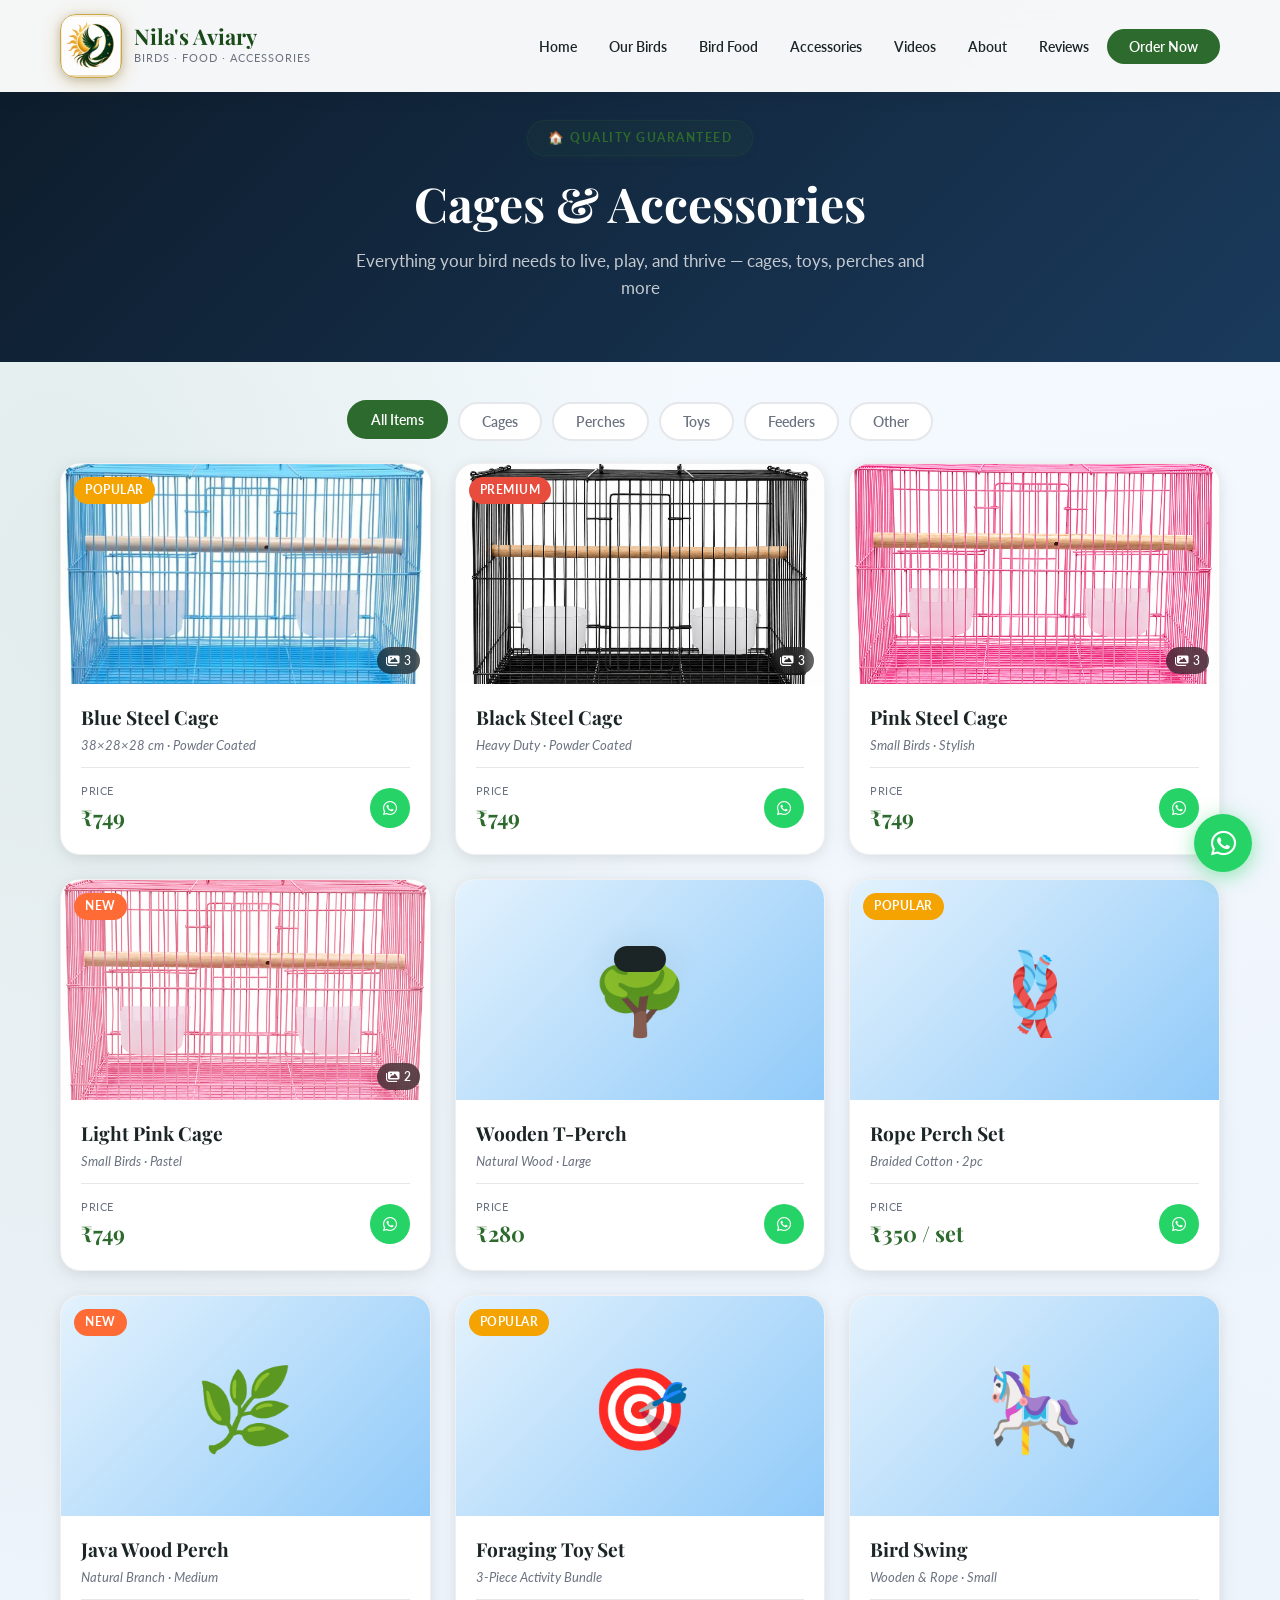
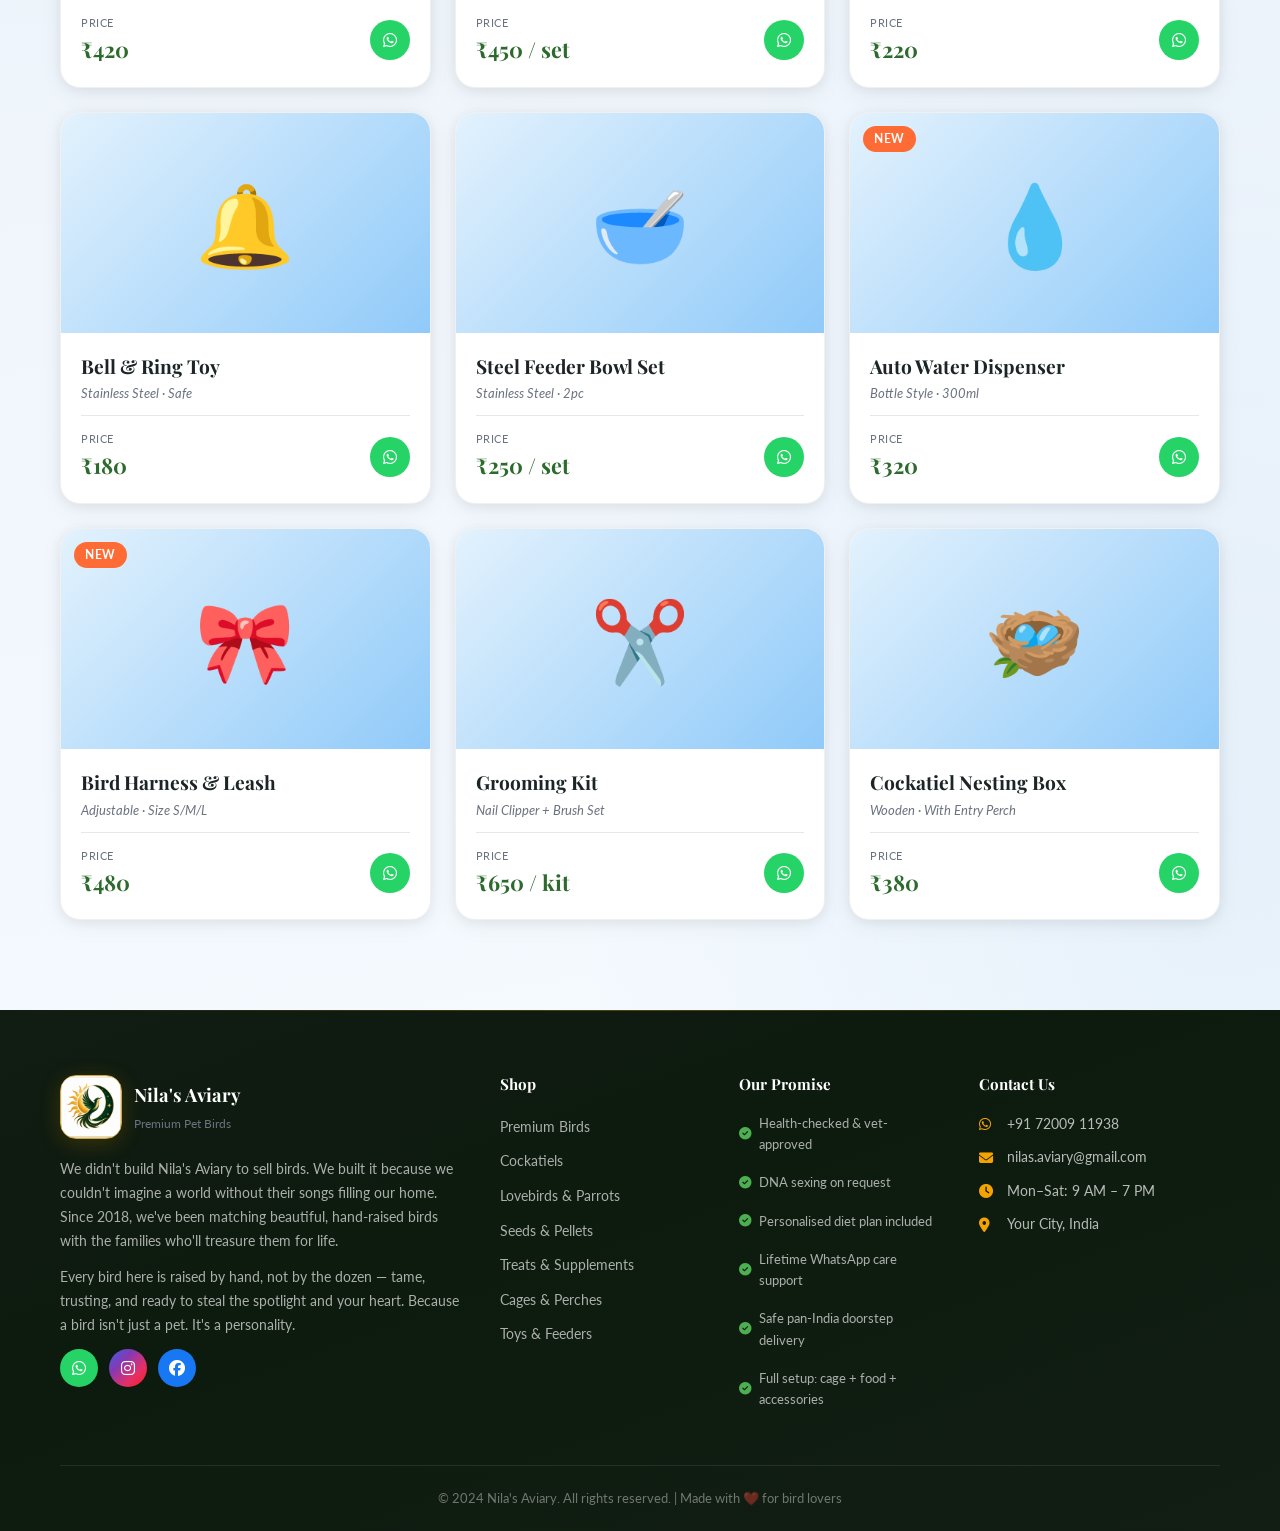
==== accessories.html @ fad1d89e "Redesign home page with trendy hero, bento grid, auto-scroll showcase, and order card - Hero: center" ====
<!DOCTYPE html>
<html lang="en">
<head>
    <meta charset="UTF-8">
    <meta name="viewport" content="width=device-width, initial-scale=1.0">
    <meta name="description" content="Nila's Aviary - Cages, perches, toys, feeders and accessories for your pet birds.">
    <title>Accessories — Nila's Aviary</title>
    <link rel="preconnect" href="https://fonts.googleapis.com">
    <link rel="preconnect" href="https://fonts.gstatic.com" crossorigin>
    <link href="https://fonts.googleapis.com/css2?family=Playfair+Display:wght@400;600;700;800&family=Lato:wght@300;400;600;700&display=swap" rel="stylesheet">
    <link rel="stylesheet" href="https://cdnjs.cloudflare.com/ajax/libs/font-awesome/6.4.0/css/all.min.css">
    <link rel="stylesheet" href="styles.css">
</head>
<body>

    <!-- ===== NAVBAR ===== -->
    <nav class="navbar" id="navbar">
        <div class="container">
            <div class="nav-brand">
                <div class="brand-logo">
                    <img class="logo-bird" src="images/logo.png" alt="Nila's Aviary Logo">
                </div>
                <div class="brand-text">
                    <span class="brand-name">Nila's <span class="brand-aviary">Aviary</span></span>
                    <span class="brand-tagline">Birds · Food · Accessories</span>
                </div>
            </div>
            <button class="nav-toggle" id="navToggle" aria-label="Menu">
                <i class="fas fa-bars"></i>
            </button>
            <ul class="nav-menu" id="navMenu">
                <li><a href="index.html" class="nav-link">Home</a></li>
                <li><a href="birds.html" class="nav-link">Our Birds</a></li>
                <li><a href="food.html" class="nav-link">Bird Food</a></li>
                <li><a href="accessories.html" class="nav-link">Accessories</a></li>
                <li><a href="index.html#videos" class="nav-link">Videos</a></li>
                <li><a href="index.html#about" class="nav-link">About</a></li>
                <li><a href="reviews.html" class="nav-link">Reviews</a></li>
                <li><a href="index.html#order" class="nav-link nav-cta">Order Now</a></li>
            </ul>
        </div>
    </nav>

    <!-- ===== PAGE HERO ===== -->
    <section class="page-hero acc-page-hero">
        <div class="container">
            <span class="tag">🏠 Quality Guaranteed</span>
            <h1>Cages & Accessories</h1>
            <p>Everything your bird needs to live, play, and thrive — cages, toys, perches and more</p>
        </div>
    </section>

    <!-- ===== ACCESSORIES SECTION ===== -->
    <section class="products-section acc-section" id="accessories" style="padding-top: 40px;">
        <div class="container">
            <div class="filter-bar" id="accFilter">
                <button class="filter-btn active" data-filter="all">All Items</button>
                <button class="filter-btn" data-filter="cage">Cages</button>
                <button class="filter-btn" data-filter="perch">Perches</button>
                <button class="filter-btn" data-filter="toy">Toys</button>
                <button class="filter-btn" data-filter="feeder">Feeders</button>
                <button class="filter-btn" data-filter="other">Other</button>
            </div>
            <div class="birds-grid" id="accGrid"></div>
        </div>
    </section>

    <!-- ===== FOOTER ===== -->
    <footer class="footer">
        <div class="container">
            <div class="footer-grid">
                <div class="footer-brand">
                    <div class="footer-logo">
                        <div class="brand-logo">
                            <img class="logo-bird" src="images/logo.png" alt="Nila's Aviary Logo">
                        </div>
                        <div><strong>Nila's Aviary</strong><small>Premium Pet Birds</small></div>
                    </div>
                    <p>We didn't build Nila's Aviary to sell birds. We built it because we couldn't imagine a world without their songs filling our home. Since 2018, we've been matching beautiful, hand-raised birds with the families who'll treasure them for life.</p>
                    <p>Every bird here is raised by hand, not by the dozen — tame, trusting, and ready to steal the spotlight and your heart. Because a bird isn't just a pet. It's a personality.</p>
                    <div class="socials">
                        <a href="https://wa.me/917200911938" target="_blank" class="social wa"><i class="fab fa-whatsapp"></i></a>
                        <a href="#" class="social ig"><i class="fab fa-instagram"></i></a>
                        <a href="#" class="social fb"><i class="fab fa-facebook"></i></a>
                    </div>
                </div>
                <div class="footer-links">
                    <h4>Shop</h4>
                    <ul>
                        <li><a href="birds.html">Premium Birds</a></li>
                        <li><a href="birds.html">Cockatiels</a></li>
                        <li><a href="birds.html">Lovebirds &amp; Parrots</a></li>
                        <li><a href="food.html">Seeds &amp; Pellets</a></li>
                        <li><a href="food.html">Treats &amp; Supplements</a></li>
                        <li><a href="accessories.html">Cages &amp; Perches</a></li>
                        <li><a href="accessories.html">Toys &amp; Feeders</a></li>
                    </ul>
                </div>
                <div class="footer-links">
                    <h4>Our Promise</h4>
                    <ul class="footer-promise">
                        <li><i class="fas fa-check-circle"></i> Health-checked &amp; vet-approved</li>
                        <li><i class="fas fa-check-circle"></i> DNA sexing on request</li>
                        <li><i class="fas fa-check-circle"></i> Personalised diet plan included</li>
                        <li><i class="fas fa-check-circle"></i> Lifetime WhatsApp care support</li>
                        <li><i class="fas fa-check-circle"></i> Safe pan-India doorstep delivery</li>
                        <li><i class="fas fa-check-circle"></i> Full setup: cage + food + accessories</li>
                    </ul>
                </div>
                <div class="footer-contact">
                    <h4>Contact Us</h4>
                    <p><i class="fab fa-whatsapp"></i> +91 72009 11938</p>
                    <p><i class="fas fa-envelope"></i> nilas.aviary@gmail.com</p>
                    <p><i class="fas fa-clock"></i> Mon–Sat: 9 AM – 7 PM</p>
                    <p><i class="fas fa-map-marker-alt"></i> Your City, India</p>
                </div>
            </div>
            <div class="footer-bottom">
                <p>© 2024 Nila's Aviary. All rights reserved. | Made with ❤️ for bird lovers</p>
            </div>
        </div>
    </footer>

    <a href="https://wa.me/917200911938?text=Hi%20Nila's%20Aviary!%20I'm%20interested%20in%20your%20accessories."
       class="wa-float" target="_blank" title="Chat on WhatsApp">
        <i class="fab fa-whatsapp"></i>
        <span class="wa-tooltip">Chat with us!</span>
    </a>
    <button class="btt" id="btt"><i class="fas fa-chevron-up"></i></button>
    <div class="toast" id="toast"></div>
    <script src="script.js"></script>
</body>
</html>
---- styles.css ----
/* ============================================
   NILA'S AVIARY — STYLESHEET
   ============================================ */

:root {
    --green:      #2D6A2D;
    --green-dark: #1A4A1A;
    --green-lt:   #4CAF50;
    --gold:       #F4A300;
    --gold-dk:    #D4880E;
    --orange:     #FF6B35;
    --cream:      #FFF8E7;
    --white:      #ffffff;
    --dark:       #1C2526;
    --gray:       #6B7280;
    --lgray:      #F3F4F6;
    --border:     #E5E7EB;
    --wa:         #25D366;
    --shadow:     0 4px 20px rgba(0,0,0,0.10);
    --shadow-lg:  0 10px 40px rgba(0,0,0,0.15);
    --r:          12px;
    --rl:         20px;
    --t:          all 0.3s ease;
    --fh:         'Playfair Display', serif;
    --fb:         'Lato', sans-serif;
}

/* ----- RESET ----- */
*, *::before, *::after { margin:0; padding:0; box-sizing:border-box; }
html { scroll-behavior: smooth; }
body { font-family: var(--fb); color: var(--dark); background: var(--white); line-height: 1.6; }
a { text-decoration: none; color: inherit; }
img { max-width: 100%; display: block; }
h1,h2,h3,h4 { font-family: var(--fh); line-height: 1.3; font-weight: 700; }
.container { max-width: 1200px; margin: 0 auto; padding: 0 20px; }

/* ----- BUTTONS ----- */
.btn {
    display: inline-flex; align-items: center; gap: 8px;
    padding: 13px 28px; border-radius: 50px;
    font-weight: 700; font-size: 0.95rem; font-family: var(--fb);
    cursor: pointer; transition: var(--t); border: none;
}
.btn-primary  { background: var(--green); color: #fff; }
.btn-primary:hover  { background: var(--green-dark); transform: translateY(-2px); box-shadow: 0 8px 25px rgba(45,106,45,.4); }
.btn-whatsapp { background: var(--wa); color: #fff; }
.btn-whatsapp:hover { background: #1DA851; transform: translateY(-2px); box-shadow: 0 8px 25px rgba(37,211,102,.4); }
.btn-outline   { background: transparent; color: var(--green); border: 2px solid var(--green); }
.btn-outline:hover { background: var(--green); color: #fff; }
.btn-full { width: 100%; justify-content: center; }

/* ----- SECTION HEADER ----- */
.section-header { text-align: center; margin-bottom: 50px; }
.tag {
    display: inline-block; background: rgba(45,106,45,.09); color: var(--green);
    padding: 7px 20px; border-radius: 50px; font-size: .78rem;
    font-weight: 700; letter-spacing: 1.5px; text-transform: uppercase; margin-bottom: 14px;
    border: 1px solid rgba(45,106,45,.18);
    box-shadow: 0 2px 8px rgba(45,106,45,.08);
}
.tag-gold { background: rgba(244,163,0,.2); color: var(--gold); border-color: rgba(244,163,0,.25); }
.section-header h2 { font-size: 2.4rem; color: var(--dark); margin-bottom: 12px; }
.section-header p  { color: var(--gray); font-size: 1.05rem; max-width: 600px; margin: 0 auto; }

/* ============================================
   NAVBAR
   ============================================ */
.navbar {
    position: fixed; top: 0; left: 0; right: 0; z-index: 1000;
    padding: 14px 0;
    background: rgba(255,255,255,.96);
    backdrop-filter: blur(12px);
    -webkit-backdrop-filter: blur(12px);
    box-shadow: 0 2px 20px rgba(0,0,0,.08);
    transition: var(--t);
}
.navbar .container { display: flex; align-items: center; justify-content: space-between; }
.nav-brand { display: flex; align-items: center; gap: 12px; }
.brand-logo {
    width: 62px; height: 64px; border-radius: 16px;
    background: linear-gradient(145deg, #F8EDD5, #F0E2BE, #E8D5A8);
    display: flex; align-items: center; justify-content: center;
    box-shadow: 0 4px 20px rgba(180,130,0,.28), 0 2px 8px rgba(0,0,0,.18);
    position: relative; overflow: hidden; flex-shrink: 0;
    border: 1.5px solid #C9A84C;
}
.brand-logo::before {
    content: ''; position: absolute; inset: 0;
    background: linear-gradient(145deg, rgba(255,255,255,.45) 0%, transparent 55%);
    pointer-events: none;
}
.logo-bird { width: 58px; height: 58px; object-fit: contain; position: relative; z-index: 1; }
.brand-text { display: flex; flex-direction: column; }
.brand-name { font-family: var(--fh); font-size: 1.35rem; font-weight: 700; color: var(--green-dark); line-height: 1; }
.brand-aviary { color: var(--green-dark); }
.brand-tagline { font-size: .68rem; color: var(--gray); letter-spacing: 1px; text-transform: uppercase; margin-top: 2px; }
.nav-menu { display: flex; list-style: none; align-items: center; gap: 4px; }
.nav-link { padding: 8px 14px; border-radius: 8px; font-weight: 600; font-size: .88rem; color: var(--dark); transition: var(--t); }
.nav-link:hover { color: var(--green); background: rgba(45,106,45,.08); }
.nav-cta { background: var(--green); color: #fff !important; border-radius: 50px; padding: 9px 22px; }
.nav-cta:hover { background: var(--green-dark) !important; color: #fff !important; transform: translateY(-2px); }
.nav-toggle { display: none; background: none; border: none; font-size: 1.4rem; cursor: pointer; color: var(--dark); padding: 5px; }

/* ============================================
   HERO
   ============================================ */
.hero {
    min-height: 100vh; background: #020b05;
    display: flex; align-items: center;
    position: relative; overflow: hidden;
    padding: 110px 20px 80px;
}

.hero-bg-img {
    position: absolute;
    top: 40%;
    left: 40%;
    transform: translate(-35%, -35%);
    height: 110%;
    width: auto;
    min-width: 100%;
    z-index: 0;
}

.hero-bg-overlay {
    position: absolute; inset: 0; z-index: 1;
    background:
        linear-gradient(to right,
            rgba(2,11,5,.97)  0%,
            rgba(4,18,8,.93)  25%,
            rgba(6,25,12,.82) 50%,
            rgba(5,18,8,.60)  75%,
            rgba(3,10,5,.45)  100%),
        linear-gradient(to bottom,
            rgba(0,0,0,.55) 0%,
            rgba(0,0,0,.15) 35%,
            rgba(0,0,0,.15) 65%,
            rgba(0,0,0,.60) 100%);
}

/* Animated glow orbs */
.hero-orb { position: absolute; border-radius: 50%; filter: blur(90px); pointer-events: none; animation: orbFloat 10s ease-in-out infinite; }
.orb1 { width: 560px; height: 560px; background: radial-gradient(circle, rgba(0,200,83,.28), transparent 70%); top: -160px; left: -100px; animation-delay: 0s; }
.orb2 { width: 460px; height: 460px; background: radial-gradient(circle, rgba(0,151,167,.22), transparent 70%); bottom: -110px; right: -80px; animation-delay: 3.5s; }
.orb3 { width: 360px; height: 360px; background: radial-gradient(circle, rgba(244,163,0,.15), transparent 70%); bottom: 15%; left: 38%; animation-delay: 7s; }
@keyframes orbFloat {
    0%,100% { transform: translate(0,0) scale(1); }
    33%     { transform: translate(28px,-20px) scale(1.05); }
    66%     { transform: translate(-20px,28px) scale(0.95); }
}

.hero-overlay {
    position: absolute; inset: 0; pointer-events: none;
    background: url("data:image/svg+xml,%3Csvg width='60' height='60' viewBox='0 0 60 60' xmlns='http://www.w3.org/2000/svg'%3E%3Cg fill='%23ffffff' fill-opacity='0.022'%3E%3Cpath d='M36 34v-4h-2v4h-4v2h4v4h2v-4h4v-2h-4zm0-30V0h-2v4h-4v2h4v4h2V6h4V4h-4zM6 34v-4H4v4H0v2h4v4h2v-4h4v-2H6zM6 4V0H4v4H0v2h4v4h2V6h4V4H6z'/%3E%3C/g%3E%3C/svg%3E");
}

.hero-inner {
    display: grid; grid-template-columns: 1fr 1fr;
    gap: 56px; align-items: center; width: 100%; position: relative; z-index: 2;
}
.hero-content { max-width: 540px; }

.hero-split {
    display: grid; grid-template-columns: 1fr 1fr;
    gap: 48px; align-items: start;
    position: relative; z-index: 2; width: 100%;
}
.hero-split .hero-content { text-align: left; }
.hero-split .hero-stats   { justify-content: flex-start; }
.hero-split .hero-buttons { justify-content: flex-start; }
.hero-split .hero-trust-row { justify-content: flex-start; }

.hero-center {
    text-align: center; position: relative; z-index: 2;
    width: 100%;
}

/* Hero 3 equal category cards */
.hero-cats-row {
    display: grid; grid-template-columns: repeat(3, 1fr);
    gap: 14px; margin: 28px 0 32px;
}
.hcat-card {
    position: relative; height: 160px;
    border-radius: 18px; overflow: hidden;
    cursor: pointer; transition: var(--t);
    box-shadow: 0 8px 28px rgba(0,0,0,.4);
}
.hcat-card:hover { transform: translateY(-5px); box-shadow: 0 16px 40px rgba(0,0,0,.55); }
.hcat-card img { position: absolute; inset: 0; width: 100%; height: 100%; object-fit: cover; }
.hcat-fb {
    position: absolute; inset: 0;
    display: none; align-items: center; justify-content: center;
    font-size: 3rem;
}
.hcat-overlay {
    position: absolute; inset: 0;
    background: linear-gradient(to top, rgba(0,0,0,.85) 0%, rgba(0,0,0,.3) 60%, rgba(0,0,0,.1) 100%);
}
.hcat-content {
    position: absolute; bottom: 0; left: 0; right: 0;
    padding: 14px 16px; display: flex; flex-direction: column;
}
.hcat-icon { font-size: 1.4rem; margin-bottom: 4px; }
.hcat-name { font-family: var(--fh); font-size: 1rem; font-weight: 700; color: #fff; line-height: 1.2; }
.hcat-sub  { font-size: .72rem; color: rgba(255,255,255,.65); margin-top: 2px; }

/* Hero bird image card */
.hero-visual { display: flex; justify-content: center; align-items: center; }
.hero-img-card {
    width: 100%; max-width: 420px; border-radius: 28px;
    overflow: hidden; position: relative;
    box-shadow: 0 32px 80px rgba(0,0,0,.6);
    aspect-ratio: 4/5;
}
.hero-img-card img { width: 100%; height: 100%; object-fit: cover; display: block; }
.hero-img-fallback {
    display: none; width: 100%; height: 100%; min-height: 420px;
    align-items: center; justify-content: center;
    font-size: 8rem;
    background: linear-gradient(145deg, #0a2a0a, #3a8a3a);
}
.hero-img-badge {
    position: absolute; top: 18px; left: 18px;
    background: rgba(0,0,0,.5); backdrop-filter: blur(12px);
    border: 1px solid rgba(255,255,255,.15);
    color: #fff; padding: 7px 16px; border-radius: 50px;
    font-size: .78rem; font-weight: 700;
    display: flex; align-items: center; gap: 8px;
}
.hero-img-cats {
    position: absolute; bottom: 18px; left: 18px; right: 18px;
    display: flex; gap: 8px; flex-wrap: wrap;
}
.hero-img-cats span {
    background: rgba(0,0,0,.55); backdrop-filter: blur(10px);
    border: 1px solid rgba(255,255,255,.15);
    color: #fff; padding: 6px 14px; border-radius: 50px;
    font-size: .78rem; font-weight: 600;
}

.hero-badge {
    display: inline-flex; align-items: center; gap: 10px; margin-bottom: 22px;
    background: rgba(255,255,255,.07);
    backdrop-filter: blur(20px); -webkit-backdrop-filter: blur(20px);
    border: 1px solid rgba(255,255,255,.13);
    color: var(--gold); padding: 10px 22px; border-radius: 50px;
    font-size: .82rem; font-weight: 700; margin-bottom: 22px;
    box-shadow: 0 4px 24px rgba(0,0,0,.3), inset 0 1px 0 rgba(255,255,255,.08);
}
.badge-dot {
    width: 8px; height: 8px; border-radius: 50%; flex-shrink: 0;
    background: #4CAF50; box-shadow: 0 0 10px rgba(76,175,80,.9);
    animation: dotPulse 2s ease-in-out infinite;
}
@keyframes dotPulse {
    0%,100% { box-shadow: 0 0 10px rgba(76,175,80,.9); }
    50%     { box-shadow: 0 0 22px rgba(76,175,80,.4); }
}

.hero h1 { font-size: 5.2rem; color: #fff; margin-bottom: 16px; line-height: 1.05; font-weight: 700; text-align: center; }
.hero h1 span {
    background: linear-gradient(135deg, #F4A300 0%, #FFE082 45%, #F4A300 100%);
    background-size: 200% auto;
    -webkit-background-clip: text; -webkit-text-fill-color: transparent;
    background-clip: text;
    animation: shimmer 4s linear infinite;
}
@keyframes shimmer { to { background-position: 200% center; } }

.hero-sub { color: rgba(255,255,255,.7); font-size: 1.08rem; margin-bottom: 28px; max-width: 640px; line-height: 1.75; margin-left: auto; margin-right: auto; }

.hero-cat-pills { display: flex; justify-content: center; gap: 10px; flex-wrap: wrap; margin-bottom: 20px; margin-top: 18px; }
.hcp {
    display: inline-flex; align-items: center; gap: 8px;
    background: rgba(255,255,255,.08); color: rgba(255,255,255,.88);
    border: 1px solid rgba(255,255,255,.18); border-radius: 50px;
    padding: 10px 22px; font-size: .88rem; font-weight: 600;
    transition: var(--t); backdrop-filter: blur(10px);
}
.hcp:hover { background: var(--gold); color: var(--dark); border-color: var(--gold); transform: translateY(-2px); }
.hcp i { font-size: .82rem; }

/* Glass stat cards */
.hero-split .hero-stats { justify-content: center; }
.hero-stats { display: flex; justify-content: center; gap: 10px; margin-bottom: 30px; flex-wrap: wrap; }
.stat {
    display: flex; flex-direction: column;
    background: rgba(255,255,255,.06);
    backdrop-filter: blur(20px); -webkit-backdrop-filter: blur(20px);
    border: 1px solid rgba(255,255,255,.1);
    border-radius: 14px; padding: 12px 18px;
    box-shadow: 0 8px 32px rgba(0,0,0,.2), inset 0 1px 0 rgba(255,255,255,.07);
    transition: var(--t);
}
.stat:hover { background: rgba(255,255,255,.1); transform: translateY(-3px); box-shadow: 0 14px 40px rgba(0,0,0,.3); }
.stat-num { font-size: 1.65rem; font-weight: 700; color: var(--gold); font-family: var(--fh); line-height: 1; }
.stat-label { font-size: .68rem; color: rgba(255,255,255,.55); margin-top: 4px; white-space: nowrap; }

.hero-buttons { display: flex; justify-content: center; gap: 12px; flex-wrap: wrap; margin-bottom: 28px; }
.btn-outline-light {
    background: transparent; color: #fff;
    border: 2px solid rgba(255,255,255,.35); border-radius: 50px;
    padding: 13px 28px; font-weight: 700; font-size: .95rem;
    display: inline-flex; align-items: center; gap: 8px;
    transition: var(--t); cursor: pointer;
}
.btn-outline-light:hover { background: rgba(255,255,255,.12); border-color: rgba(255,255,255,.6); transform: translateY(-2px); }

.hero-trust-row {
    display: flex; flex-wrap: wrap; gap: 20px; justify-content: center;
}
.hero-trust-row span {
    display: flex; align-items: center; gap: 6px;
    font-size: .8rem; color: rgba(255,255,255,.5); font-weight: 500;
}
.hero-trust-row span i { color: var(--green-lt); font-size: .78rem; }

.hero-features {
    display: grid;
    grid-template-columns: 1fr 1fr;
    gap: 8px;
    margin-top: 20px;
}
.hf {
    display: flex;
    align-items: center;
    gap: 12px;
    color: rgba(255,255,255,.82);
    font-size: .88rem;
    font-family: var(--fb);
    font-weight: 500;
    background: rgba(255,255,255,.05);
    border: 1px solid rgba(255,255,255,.15);
    border-radius: 10px;
    padding: 10px 16px;
    transition: var(--t);
}
.hf:hover { background: rgba(255,255,255,.09); border-color: rgba(255,255,255,.25); }
.hf i {
    color: var(--green-lt);
    font-size: .9rem;
    width: 16px;
    flex-shrink: 0;
}

/* Right glass card */
.hero-visual { display: flex; justify-content: center; align-items: center; }
.hero-glass-card {
    width: 100%; max-width: 400px;
    background: rgba(255,255,255,.06);
    backdrop-filter: blur(30px); -webkit-backdrop-filter: blur(30px);
    border: 1px solid rgba(255,255,255,.12);
    border-radius: 28px; padding: 28px 26px;
    box-shadow: 0 28px 70px rgba(0,0,0,.5), inset 0 1px 0 rgba(255,255,255,.1);
    position: relative; overflow: hidden;
}
.hero-glass-card::before {
    content: ''; position: absolute; top: 0; left: 0; right: 0; height: 1px;
    background: linear-gradient(90deg, transparent, rgba(255,255,255,.28), transparent);
}
.hero-glass-card::after {
    content: ''; position: absolute; inset: 0; border-radius: 28px;
    background: linear-gradient(145deg, rgba(255,255,255,.04) 0%, transparent 55%);
    pointer-events: none;
}
.gc-card-header { margin-bottom: 18px; }
.gc-header-pills { display: flex; gap: 8px; margin-bottom: 14px; flex-wrap: wrap; }
.gc-pill {
    background: rgba(255,255,255,.1); color: rgba(255,255,255,.85);
    border: 1px solid rgba(255,255,255,.15);
    padding: 5px 13px; border-radius: 50px;
    font-size: .75rem; font-weight: 600;
    backdrop-filter: blur(8px);
}
.gc-title { font-family: var(--fh); font-size: 1.3rem; color: #fff; font-weight: 700; }
/* Glass card feature list */
.gc-features { display: flex; flex-direction: column; gap: 9px; margin-bottom: 20px; }
.gc-features span {
    display: flex; align-items: center; gap: 12px;
    background: rgba(255,255,255,.05); border: 1px solid rgba(255,255,255,.08);
    border-radius: 12px; padding: 11px 16px;
    color: rgba(255,255,255,.82); font-size: .87rem; font-weight: 500;
    transition: var(--t);
}
.gc-features span:hover { background: rgba(255,255,255,.09); transform: translateX(4px); }
.gc-features span i { color: var(--green-lt); font-size: .9rem; width: 16px; }

/* Mini product slider inside hero glass card */
.gc-slider-wrap { position: relative; }
.gc-slider {
    position: relative;
    height: 270px;
    overflow: hidden;
}
.gc-slide {
    position: absolute;
    inset: 0;
    opacity: 0;
    transition: opacity 0.6s ease;
    display: flex;
    flex-direction: column;
}
.gc-slide.active { opacity: 1; }
.gc-slide-img-wrap {
    width: 100%;
    flex: 1;
    overflow: hidden;
    border-radius: 14px;
    position: relative;
    background: rgba(255,255,255,.08);
    display: flex; align-items: center; justify-content: center;
}
.gc-slide-img-wrap img {
    width: 100%; height: 100%;
    object-fit: cover; display: block;
}
.gc-slide-emoji-fb {
    display: none;
    font-size: 4rem;
}
.gc-slide-info {
    padding: 10px 4px 4px;
    text-align: center;
}
.gc-slide-cat {
    font-size: .68rem; font-weight: 700; letter-spacing: 1.5px;
    text-transform: uppercase; color: var(--gold);
}
.gc-slide-name {
    font-family: var(--fh); font-size: 1rem; font-weight: 700;
    color: #fff; line-height: 1.25; margin-top: 2px;
}
.gc-slider-dots {
    display: flex; justify-content: center;
    gap: 6px; margin-top: 12px;
}
.gc-slider-dots button {
    width: 7px; height: 7px;
    border-radius: 50%;
    background: rgba(255,255,255,.25);
    border: none; cursor: pointer; padding: 0;
    transition: var(--t);
}
.gc-slider-dots button.active { background: var(--gold); transform: scale(1.5); }

/* ============================================
   CATEGORY SWITCH
   ============================================ */
.cat-switch-section {
    padding: 0; background: var(--white);
    border-bottom: 1px solid var(--border);
}
.cat-switch-grid {
    display: grid; grid-template-columns: repeat(3, 1fr);
}
.cat-switch-card {
    display: flex; align-items: center; gap: 16px;
    padding: 22px 28px; border-right: 1px solid var(--border);
    transition: var(--t); cursor: pointer;
}
.cat-switch-card:last-child { border-right: none; }
.cat-switch-card:hover { background: var(--lgray); }
.cat-switch-card:hover .csw-arrow { transform: translateX(4px); color: var(--green); }
.csw-icon {
    width: 52px; height: 52px; border-radius: 14px;
    display: flex; align-items: center; justify-content: center;
    font-size: 1.6rem; flex-shrink: 0;
}
.csw-body { flex: 1; }
.csw-title { font-weight: 700; font-size: .95rem; color: var(--dark); }
.csw-sub   { font-size: .78rem; color: var(--gray); margin-top: 2px; }
.csw-arrow { color: var(--gray); transition: var(--t); font-size: .85rem; }

.hero-shop-label { text-align: center; margin: 44px 0 20px; }
.tag-light {
    background: rgba(255,255,255,.1); color: rgba(255,255,255,.9);
    border-color: rgba(255,255,255,.2);
}
.hero-bento { position: relative; z-index: 2; }

/* ============================================
   TICKER STRIP
   ============================================ */
.ticker-strip {
    display: flex; align-items: stretch; overflow: hidden;
    height: 46px; background: #07110a;
    border-bottom: 1px solid rgba(255,255,255,.05);
}
.ticker-label {
    background: var(--gold); color: var(--dark);
    display: flex; align-items: center; gap: 8px;
    padding: 0 22px; font-weight: 800; font-size: .74rem;
    letter-spacing: 1.5px; text-transform: uppercase;
    white-space: nowrap; flex-shrink: 0;
}
.ticker-viewport { flex: 1; overflow: hidden; }
.ticker-track {
    display: flex; align-items: center; height: 46px;
    animation: tickerMove 38s linear infinite;
    white-space: nowrap;
}
.ticker-track:hover { animation-play-state: paused; }
.ticker-item {
    display: inline-flex; align-items: center; gap: 7px;
    color: rgba(255,255,255,.75); font-size: .82rem; font-weight: 600;
    padding: 0 22px;
}
.ticker-item strong { color: #fff; }
.ticker-item .ti-price { color: var(--gold); font-size: .75rem; }
.ticker-sep { color: rgba(255,255,255,.18); font-size: .9rem; padding: 0 2px; }
@keyframes tickerMove { from { transform: translateX(0); } to { transform: translateX(-50%); } }

/* ============================================
   SHOP CATEGORIES — BENTO GRID
   ============================================ */
.shop-cats {
    padding: 80px 0 70px; position: relative; overflow: hidden;
    background: linear-gradient(160deg, #0d1a0e 0%, #111f12 50%, #0d1a0e 100%);
}
.shop-cats .section-header h2 { color: #fff; }
.shop-cats .section-header p  { color: rgba(255,255,255,.65); }

.cats-bento {
    display: grid;
    grid-template-columns: 1.4fr 1fr;
    grid-template-rows: 278px 278px;
    gap: 18px; position: relative; z-index: 1;
}
.cb-lg { grid-row: span 2; }
.cats-bento .cat-photo-card { height: 100%; }

.cats-grid {
    display: grid; grid-template-columns: repeat(3, 1fr);
    gap: 24px; position: relative; z-index: 1;
}

/* ============================================
   PRODUCT SHOWCASE — AUTO-SCROLL
   ============================================ */
.showcase-section {
    padding: 80px 0 70px;
    background: linear-gradient(160deg, #f4fbf4 0%, #faf7ec 50%, #f4fbf4 100%);
    overflow: hidden;
}
.showcase-rows { margin-top: 44px; display: flex; flex-direction: column; gap: 18px; }
.sc-row {
    display: flex; gap: 16px;
    width: max-content;
    animation: scScroll 42s linear infinite;
    padding: 6px 0;
}
.sc-row-rev { animation: scScrollRev 48s linear infinite; }
.sc-row:hover, .sc-row-rev:hover { animation-play-state: paused; }
@keyframes scScroll    { from { transform: translateX(0); }    to { transform: translateX(-50%); } }
@keyframes scScrollRev { from { transform: translateX(-50%); } to { transform: translateX(0); } }

.sc-card {
    width: 188px; height: 228px;
    border-radius: 18px; overflow: hidden;
    flex-shrink: 0; position: relative;
    background: #e0ead0;
    box-shadow: 0 4px 18px rgba(0,0,0,.1);
    transition: transform .3s ease, box-shadow .3s ease;
    cursor: pointer; display: block;
}
.sc-card:hover { transform: translateY(-8px) scale(1.04); box-shadow: 0 18px 44px rgba(0,0,0,.2); }
.sc-card img { width: 100%; height: 100%; object-fit: cover; display: block; }
.sc-emoji-fb {
    width: 100%; height: 100%;
    display: flex; align-items: center; justify-content: center;
    font-size: 4.5rem;
}
.sc-birds-bg  { background: linear-gradient(135deg, #0a2a0a, #3a8a3a); }
.sc-food-bg   { background: linear-gradient(135deg, #3a2000, #c47a00); }
.sc-acc-bg    { background: linear-gradient(135deg, #0d1f3a, #2d5fa0); }
.sc-card-info {
    position: absolute; bottom: 0; left: 0; right: 0;
    padding: 26px 12px 12px;
    background: linear-gradient(to top, rgba(0,0,0,.9) 0%, transparent 100%);
}
.sc-card-cat { font-size: .62rem; font-weight: 700; letter-spacing: 1.5px; text-transform: uppercase; color: var(--gold); }
.sc-card-name { font-size: .9rem; font-weight: 700; color: #fff; line-height: 1.2; margin-top: 2px; font-family: var(--fh); }
.sc-card-price { font-size: .74rem; color: rgba(255,255,255,.65); margin-top: 3px; }

.cat-photo-card {
    position: relative; height: 500px;
    border-radius: 24px; overflow: hidden;
    cursor: pointer;
    box-shadow: 0 8px 32px rgba(0,0,0,.35);
    transition: var(--t);
}
.cat-photo-card:hover { transform: translateY(-8px); box-shadow: 0 28px 70px rgba(0,0,0,.5); }

.cat-bg-img {
    position: absolute; inset: 0;
    width: 100%; height: 100%; object-fit: cover;
    transition: transform .6s ease;
}
.cat-photo-card:hover .cat-bg-img { transform: scale(1.1); }

.cat-fallback-bg { position: absolute; inset: 0; }
.cat-birds-bg { background: linear-gradient(145deg, #0a2a0a, #1e5c1e, #3a8a3a, #5cb85c); }
.cat-food-bg  { background: linear-gradient(145deg, #3a2000, #7a4800, #c47a00, #f4a300); }
.cat-acc-bg   { background: linear-gradient(145deg, #0d1f3a, #1a3a6a, #2d5fa0, #4a82c8); }

.cat-photo-overlay {
    position: absolute; inset: 0;
    background: linear-gradient(to top, rgba(0,0,0,.92) 0%, rgba(0,0,0,.5) 45%, rgba(0,0,0,.08) 100%);
}

.cat-photo-content {
    position: absolute; bottom: 0; left: 0; right: 0;
    padding: 30px 28px; z-index: 2;
}
.cat-photo-icon {
    font-size: 2.8rem; display: block; margin-bottom: 10px;
    filter: drop-shadow(0 2px 8px rgba(0,0,0,.6));
}
.cat-photo-content h3 { font-family: var(--fh); font-size: 1.6rem; color: #fff; margin-bottom: 8px; }
.cat-photo-content p  { color: rgba(255,255,255,.75); font-size: .88rem; line-height: 1.65; margin-bottom: 14px; }

.cat-tag-list { display: flex; flex-wrap: wrap; gap: 7px; margin-bottom: 20px; }
.cat-tag {
    background: rgba(255,255,255,.14); color: rgba(255,255,255,.92);
    padding: 4px 13px; border-radius: 50px;
    font-size: .73rem; font-weight: 700;
    border: 1px solid rgba(255,255,255,.22);
    backdrop-filter: blur(6px);
}

/* ============================================
   BIRDS SECTION
   ============================================ */
.birds-section {
    padding: 90px 0; position: relative; overflow: hidden;
    background:
        radial-gradient(ellipse at 4% 8%, rgba(45,106,45,.11) 0%, transparent 38%),
        radial-gradient(ellipse at 96% 92%, rgba(45,106,45,.09) 0%, transparent 38%),
        radial-gradient(ellipse at 60% 40%, rgba(244,163,0,.04) 0%, transparent 55%),
        linear-gradient(170deg, #f4fbf4 0%, #eaf6ea 45%, #f6fbf6 100%);
}
.birds-section::before {
    content: ''; position: absolute; inset: 0; pointer-events: none;
    background: url("data:image/svg+xml,%3Csvg xmlns='http://www.w3.org/2000/svg' width='120' height='120'%3E%3Cpath d='M60 10 Q75 35 60 60 Q45 35 60 10Z' fill='%232D6A2D' opacity='.04'/%3E%3Cpath d='M15 70 Q30 95 15 115 Q0 95 15 70Z' fill='%232D6A2D' opacity='.03'/%3E%3Cpath d='M105 65 Q120 90 105 110 Q90 90 105 65Z' fill='%232D6A2D' opacity='.03'/%3E%3C/svg%3E");
}

.filter-bar { display: flex; gap: 10px; flex-wrap: wrap; justify-content: center; margin-bottom: 22px; }
.filter-btn {
    padding: 9px 22px; border-radius: 50px; border: 2px solid var(--border);
    background: var(--white); color: var(--gray); font-weight: 600; font-size: .88rem;
    cursor: pointer; transition: var(--t); font-family: var(--fb);
}
.filter-btn.active, .filter-btn:hover { background: var(--green); border-color: var(--green); color: #fff; transform: translateY(-2px); }

.search-bar { position: relative; max-width: 500px; margin: 0 auto 38px; }
.search-bar i { position: absolute; left: 18px; top: 50%; transform: translateY(-50%); color: var(--gray); }
.search-bar input {
    width: 100%; padding: 13px 20px 13px 46px;
    border: 2px solid var(--border); border-radius: 50px;
    font-size: .95rem; outline: none; transition: var(--t);
    font-family: var(--fb); background: var(--white); color: var(--dark);
}
.search-bar input:focus { border-color: var(--green); box-shadow: 0 0 0 4px rgba(45,106,45,.1); }

.birds-grid { display: grid; grid-template-columns: repeat(auto-fill, minmax(275px, 1fr)); gap: 24px; }

/* ----- BIRD CARD ----- */
.bird-card {
    background: var(--white); border-radius: var(--rl); overflow: hidden;
    box-shadow: 0 2px 12px rgba(0,0,0,.06), 0 6px 24px rgba(0,0,0,.05);
    border: 1px solid rgba(0,0,0,.06);
    transition: var(--t); cursor: pointer; position: relative;
}
.bird-card:hover {
    transform: translateY(-9px);
    box-shadow: 0 24px 64px rgba(0,0,0,.14), 0 4px 16px rgba(45,106,45,.12);
    border-color: rgba(45,106,45,.2);
}

.card-badge {
    position: absolute; top: 13px; left: 13px; z-index: 2;
    padding: 4px 11px; border-radius: 50px; font-size: .72rem;
    font-weight: 700; text-transform: uppercase; letter-spacing: .5px; color: #fff;
}
.badge-popular { background: var(--gold); }
.multi-photo-badge {
    position: absolute; bottom: 10px; right: 10px; z-index: 2;
    background: rgba(0,0,0,.6); color: #fff; padding: 4px 9px;
    border-radius: 20px; font-size: .75rem; font-weight: 600;
    display: flex; align-items: center; gap: 4px; backdrop-filter: blur(4px);
}
.badge-new     { background: var(--orange); }
.badge-pair    { background: #9B59B6; }
.badge-rare    { background: #E74C3C; }
.badge-value   { background: var(--green); }

.avail-dot {
    position: absolute; top: 13px; right: 13px; z-index: 2;
    width: 12px; height: 12px; border-radius: 50%;
    background: #4CAF50; border: 3px solid #fff;
}
.avail-dot.out { background: #EF4444; }

.img-wrap { height: 220px; overflow: hidden; position: relative; cursor: zoom-in; }
.card-img {
    width: 100%; height: 100%; object-fit: cover;
    transition: transform .4s ease;
}
.bird-card:hover .card-img { transform: scale(1.07); }
.img-placeholder {
    width: 100%; height: 100%;
    background: linear-gradient(135deg,#e8f5e9,#a5d6a7);
    display: flex; align-items: center; justify-content: center;
    font-size: 5rem;
}

.card-body { padding: 18px 20px 20px; }
.card-title { font-family: var(--fh); font-size: 1.2rem; font-weight: 700; color: var(--dark); margin-bottom: 2px; }
.card-sp    { color: var(--gray); font-size: .82rem; font-style: italic; margin-bottom: 11px; }
.card-specs { display: flex; flex-wrap: wrap; gap: 6px; margin-bottom: 14px; }
.spec { display: inline-flex; align-items: center; gap: 4px; background: var(--lgray); color: var(--gray); padding: 4px 10px; border-radius: 50px; font-size: .74rem; font-weight: 600; }
.spec i { color: var(--green); font-size: .68rem; }

.card-foot { display: flex; align-items: center; justify-content: space-between; padding-top: 14px; border-top: 1px solid var(--border); }
.price-lbl { font-size: .7rem; color: var(--gray); text-transform: uppercase; letter-spacing: .5px; }
.price-amt { font-size: 1.35rem; font-weight: 700; color: var(--green); font-family: var(--fh); }

.card-actions { display: flex; gap: 8px; }
.ic-btn {
    width: 40px; height: 40px; border-radius: 50%; border: none;
    cursor: pointer; transition: var(--t);
    display: flex; align-items: center; justify-content: center; font-size: 1rem;
}
.ic-btn.wa-btn   { background: var(--wa); color: #fff; }
.ic-btn.wa-btn:hover { background: #1DA851; transform: scale(1.12); }
.ic-btn.inf-btn  { background: var(--lgray); color: var(--green); }
.ic-btn.inf-btn:hover { background: var(--green); color: #fff; transform: scale(1.12); }

.no-results { grid-column: 1/-1; text-align: center; padding: 60px 20px; color: var(--gray); }
.no-results i { font-size: 3rem; margin-bottom: 12px; display: block; opacity: .35; }

/* ============================================
   MODAL
   ============================================ */
.modal-overlay {
    position: fixed; inset: 0; background: rgba(0,0,0,.72);
    z-index: 2000; display: none; align-items: center;
    justify-content: center; padding: 20px;
    backdrop-filter: blur(5px);
}
.modal-overlay.open { display: flex; }
.modal {
    background: var(--white); border-radius: var(--rl);
    max-width: 700px; width: 100%; max-height: 90vh;
    overflow-y: auto; position: relative;
    animation: mIn .3s ease;
}
@keyframes mIn { from{opacity:0;transform:scale(.9) translateY(20px)} to{opacity:1;transform:scale(1) translateY(0)} }
.modal-close {
    position: absolute; top: 14px; right: 14px;
    width: 36px; height: 36px; border-radius: 50%;
    border: none; background: var(--lgray); color: var(--dark);
    font-size: .95rem; cursor: pointer; z-index: 10;
    display: flex; align-items: center; justify-content: center; transition: var(--t);
}
.modal-close:hover { background: var(--green); color: #fff; }
.modal-img { width: 100%; height: 280px; object-fit: cover; border-radius: var(--rl) var(--rl) 0 0; display: block; }
.modal-ph  { width: 100%; height: 260px; background: linear-gradient(135deg,#e8f5e9,#a5d6a7); display: flex; align-items: center; justify-content: center; font-size: 8rem; border-radius: var(--rl) var(--rl) 0 0; }
.modal-body { padding: 28px 30px 30px; }
.modal-name    { font-size: 1.9rem; color: var(--dark); margin-bottom: 4px; }
.modal-spc     { color: var(--gray); font-style: italic; margin-bottom: 10px; }
.modal-price   { font-size: 1.8rem; font-weight: 700; color: var(--green); font-family: var(--fh); margin-bottom: 16px; }
.modal-desc    { color: var(--gray); line-height: 1.75; margin-bottom: 22px; }
.modal-specs   { display: grid; grid-template-columns: 1fr 1fr; gap: 12px; background: var(--lgray); border-radius: var(--r); padding: 18px; margin-bottom: 22px; }
.ms-label { font-size: .72rem; color: var(--gray); text-transform: uppercase; letter-spacing: .5px; font-weight: 700; }
.ms-val   { font-weight: 600; color: var(--dark); font-size: .92rem; margin-top: 2px; }
.modal-actions { display: flex; gap: 12px; flex-wrap: wrap; }

/* ============================================
   ABOUT
   ============================================ */
.about-section {
    padding: 90px 0; position: relative; overflow: hidden;
    background:
        radial-gradient(ellipse at 95% 50%, rgba(45,106,45,.08) 0%, transparent 45%),
        radial-gradient(ellipse at 5% 50%, rgba(244,163,0,.05) 0%, transparent 40%),
        linear-gradient(160deg, #ffffff 0%, #f0faf0 50%, #ffffff 100%);
}
.about-section::after {
    content: ''; position: absolute; top: -200px; right: -200px;
    width: 650px; height: 650px; border-radius: 50%; pointer-events: none;
    background: radial-gradient(circle, rgba(45,106,45,.05), transparent 70%);
}
.about-grid { display: grid; grid-template-columns: 1fr 1.3fr; gap: 60px; align-items: center; }
.about-visual { display: flex; justify-content: center; }
.about-blob {
    width: 360px; height: 380px;
    background: linear-gradient(135deg, #1a5c1a, #2D6A2D, #4CAF50, #a5d6a7);
    border-radius: 30% 70% 70% 30% / 30% 30% 70% 70%;
    display: flex; flex-direction: column; align-items: center; justify-content: center;
    position: relative; animation: morph 8s ease-in-out infinite;
    box-shadow: 0 20px 60px rgba(45,106,45,.35), 0 4px 20px rgba(45,106,45,.2);
}
@keyframes morph {
    0%,100%{border-radius:30% 70% 70% 30%/30% 30% 70% 70%}
    33%{border-radius:70% 30% 30% 70%/70% 70% 30% 30%}
    66%{border-radius:50% 50% 30% 70%/40% 60% 40% 60%}
}
.blob-emoji { font-size: 7rem; animation: floatBird 4s ease-in-out infinite; }
.blob-badge {
    position: absolute; bottom: -20px; right: -15px;
    background: var(--gold); color: #fff; border-radius: 18px;
    padding: 14px 18px; text-align: center; box-shadow: var(--shadow);
}
.badge-num { display: block; font-size: 1.9rem; font-weight: 700; font-family: var(--fh); line-height: 1; }
.badge-txt { font-size: .72rem; opacity: .9; }
.about-content h2 { font-size: 2.1rem; margin-bottom: 18px; }
.about-content > p { color: var(--gray); margin-bottom: 14px; line-height: 1.8; }
.highlights { display: grid; grid-template-columns: 1fr 1fr; gap: 11px; margin: 22px 0 28px; }
.hl { display: flex; align-items: center; gap: 10px; font-size: .9rem; font-weight: 500; }
.hl i { color: var(--green); font-size: .95rem; flex-shrink: 0; }

/* ============================================
   REVIEWS
   ============================================ */
.reviews-section { padding: 90px 0; background: linear-gradient(135deg,#0f2d0f,#1e5c1e); }
.reviews-grid { display: grid; grid-template-columns: repeat(auto-fill,minmax(300px,1fr)); gap: 22px; margin-bottom: 45px; }

.review-card {
    background: rgba(255,255,255,.1); backdrop-filter: blur(10px);
    border: 1px solid rgba(255,255,255,.18); border-radius: var(--rl);
    padding: 24px; color: #fff; transition: var(--t);
}
.review-card:hover { background: rgba(255,255,255,.16); transform: translateY(-4px); }
.rv-header { display: flex; align-items: center; gap: 14px; margin-bottom: 14px; }
.rv-avatar {
    width: 48px; height: 48px; border-radius: 50%;
    background: var(--gold); display: flex; align-items: center;
    justify-content: center; font-weight: 700; font-size: 1.1rem; flex-shrink: 0;
}
.rv-name { display: block; font-size: .95rem; font-weight: 700; }
.rv-date { font-size: .75rem; opacity: .65; }
.rv-stars { margin-bottom: 10px; color: var(--gold); font-size: 1.05rem; letter-spacing: 1px; }
.rv-text { color: rgba(255,255,255,.82); line-height: 1.7; font-size: .92rem; }
.rv-bird { display: inline-block; margin-top: 12px; background: rgba(244,163,0,.2); color: var(--gold); padding: 4px 12px; border-radius: 50px; font-size: .75rem; font-weight: 700; }

.add-review-box {
    text-align: center; padding: 38px;
    background: rgba(255,255,255,.05); border-radius: var(--rl);
    border: 2px dashed rgba(255,255,255,.2);
}
.add-review-box h3 { color: #fff; font-size: 1.4rem; margin-bottom: 8px; }
.add-review-box p  { color: rgba(255,255,255,.65); margin-bottom: 18px; }

.review-form-container {
    display: none; background: var(--white); border-radius: var(--rl);
    padding: 36px; margin-top: 28px;
}
.review-form-container h3 { font-size: 1.4rem; margin-bottom: 22px; color: var(--dark); }

/* Star input */
.star-input { display: flex; gap: 8px; }
.star-input .s { font-size: 2rem; cursor: pointer; color: #ccc; transition: var(--t); }
.star-input .s.on, .star-input .s.hover { color: var(--gold); }

/* ============================================
   ORDER SECTION
   ============================================ */
.order-section {
    padding: 80px 0;
    background: #0b0b0b;
    position: relative; overflow: hidden;
}
.order-section::before {
    content: ''; position: absolute; inset: 0; pointer-events: none;
    background: radial-gradient(ellipse 60% 50% at 50% 50%, rgba(34,139,34,.12), transparent);
}

.order-card-wrap {
    position: relative; max-width: 600px; margin: 0 auto;
}
.order-card-glow {
    position: absolute; inset: -2px; border-radius: 28px;
    background: linear-gradient(135deg, rgba(244,163,0,.4), rgba(34,139,34,.4), rgba(244,163,0,.2));
    filter: blur(8px); opacity: .6; pointer-events: none;
}
.order-card-inner {
    position: relative; background: #141414;
    border: 1px solid rgba(255,255,255,.08);
    border-radius: 26px; padding: 44px 40px;
    text-align: center;
}

.order-card-top { margin-bottom: 32px; }
.order-icon {
    width: 56px; height: 56px; border-radius: 50%; margin: 0 auto 18px;
    background: linear-gradient(135deg, #25d366, #128c7e);
    display: flex; align-items: center; justify-content: center;
    font-size: 1.6rem; color: #fff;
    box-shadow: 0 8px 24px rgba(37,211,102,.35);
}
.order-card-top h2 { font-size: 2rem; color: #fff; margin-bottom: 8px; }
.order-card-top p { color: rgba(255,255,255,.5); font-size: .92rem; }

.order-grid-form {
    display: grid; grid-template-columns: 1fr 1fr;
    gap: 12px; margin-bottom: 20px;
}
.order-grid-form input,
.order-grid-form select {
    padding: 13px 16px;
    border: 1.5px solid rgba(255,255,255,.1); border-radius: 12px;
    background: rgba(255,255,255,.06); color: #fff;
    font-size: .92rem; font-family: var(--fb); outline: none; transition: var(--t);
}
.order-grid-form input::placeholder { color: rgba(255,255,255,.3); }
.order-grid-form select option { background: #141414; color: #fff; }
.order-grid-form input:focus,
.order-grid-form select:focus {
    border-color: #25d366; background: rgba(255,255,255,.09);
    box-shadow: 0 0 0 3px rgba(37,211,102,.12);
}
.order-select-full { grid-column: 1 / -1; }
.order-submit {
    grid-column: 1 / -1; width: 100%; justify-content: center;
    padding: 15px; font-size: 1rem; border-radius: 12px;
    box-shadow: 0 8px 28px rgba(37,211,102,.3);
}

.order-trust {
    display: flex; justify-content: center; gap: 20px; flex-wrap: wrap;
    padding-top: 20px; border-top: 1px solid rgba(255,255,255,.06);
}
.order-trust span {
    font-size: .78rem; color: rgba(255,255,255,.45);
    display: flex; align-items: center; gap: 5px;
}
.order-trust span i { color: #25d366; font-size: .75rem; }

/* ============================================
   FOOTER
   ============================================ */
.footer {
    background: linear-gradient(160deg, #111c12 0%, #0d1a0e 40%, #121e13 100%);
    padding: 65px 0 0; position: relative; overflow: hidden;
}
.footer::before {
    content: ''; position: absolute; top: 0; left: 0; right: 0; height: 1px;
    background: linear-gradient(90deg, transparent, rgba(244,163,0,.3), transparent);
}
.footer-grid { display: grid; grid-template-columns: 2fr 1fr 1fr 1.2fr; gap: 38px; margin-bottom: 46px; }
.footer-logo { display: flex; align-items: center; gap: 12px; margin-bottom: 18px; }
.footer-logo span { font-size: 2rem; }
.footer-logo strong { display: block; color: #fff; font-family: var(--fh); font-size: 1.15rem; }
.footer-logo small  { color: var(--gray); font-size: .72rem; }
.footer-brand p  { font-size: .88rem; color: rgba(255,255,255,.65); line-height: 1.7; margin-bottom: 12px; }
.footer-checklist {
    list-style: none;
    display: flex;
    flex-direction: column;
    gap: 7px;
    margin-bottom: 18px;
}
.footer-checklist li {
    font-size: .83rem;
    color: rgba(255,255,255,.6);
    display: flex;
    align-items: center;
    gap: 8px;
}
.footer-checklist li i { color: var(--green-lt); font-size: .8rem; flex-shrink: 0; }

.footer-promise {
    list-style: none;
    display: flex;
    flex-direction: column;
    gap: 8px;
}
.footer-promise li {
    font-size: .83rem;
    color: rgba(255,255,255,.65);
    display: flex;
    align-items: center;
    gap: 8px;
}
.footer-promise li i { color: var(--green-lt); font-size: .78rem; flex-shrink: 0; }
.socials { display: flex; gap: 11px; }
.social { width: 38px; height: 38px; border-radius: 50%; display: flex; align-items: center; justify-content: center; font-size: 1rem; color: #fff; transition: var(--t); }
.social:hover { transform: translateY(-3px) scale(1.1); }
.social.wa { background: #25D366; }
.social.ig { background: linear-gradient(135deg,#405DE6,#833AB4,#E1306C,#FD1D1D); }
.social.fb { background: #1877F2; }
.footer-links h4, .footer-contact h4 { color: #fff; margin-bottom: 18px; font-size: .95rem; }
.footer-links ul { list-style: none; }
.footer-links ul li { margin-bottom: 9px; }
.footer-links ul li a { color: rgba(255,255,255,.65); font-size: .88rem; transition: var(--t); }
.footer-links ul li a:hover { color: var(--gold); padding-left: 5px; }
.footer-contact p { display: flex; align-items: center; gap: 11px; margin-bottom: 11px; font-size: .88rem; color: rgba(255,255,255,.7); }
.footer-contact p i { width: 17px; color: var(--gold); }
.footer-bottom { border-top: 1px solid rgba(255,255,255,.09); padding: 22px 0; text-align: center; font-size: .82rem; color: rgba(255,255,255,.4); }

/* ============================================
   FLOATING WHATSAPP
   ============================================ */
.wa-float {
    position: fixed; bottom: 28px; right: 28px;
    width: 58px; height: 58px; background: var(--wa);
    color: #fff; border-radius: 50%; display: flex;
    align-items: center; justify-content: center; font-size: 1.8rem;
    z-index: 999; box-shadow: 0 4px 20px rgba(37,211,102,.5); transition: var(--t);
    animation: waPulse 2.5s ease infinite;
}
.wa-float:hover { transform: scale(1.15); }
@keyframes waPulse {
    0%,100%{box-shadow:0 4px 20px rgba(37,211,102,.5),0 0 0 0 rgba(37,211,102,.3)}
    50%{box-shadow:0 4px 20px rgba(37,211,102,.5),0 0 0 15px rgba(37,211,102,0)}
}
.wa-tooltip {
    position: absolute; right: 68px; background: var(--dark); color: #fff;
    padding: 7px 14px; border-radius: 8px; font-size: .82rem; white-space: nowrap;
    opacity: 0; pointer-events: none; transition: var(--t); font-family: var(--fb);
}
.wa-tooltip::after {
    content: ''; position: absolute; right: -5px; top: 50%; transform: translateY(-50%);
    border: 5px solid transparent; border-right: none; border-left-color: var(--dark);
}
.wa-float:hover .wa-tooltip { opacity: 1; }

/* Back to top */
.btt {
    position: fixed; bottom: 98px; right: 30px;
    width: 42px; height: 42px; background: var(--green); color: #fff;
    border: none; border-radius: 50%; cursor: pointer; font-size: .95rem;
    display: flex; align-items: center; justify-content: center;
    z-index: 998; opacity: 0; transform: translateY(20px); transition: var(--t);
}
.btt.show { opacity: 1; transform: translateY(0); }
.btt:hover { background: var(--green-dark); transform: translateY(-3px); }

/* Toast */
.toast {
    position: fixed; bottom: 28px; left: 50%;
    transform: translateX(-50%) translateY(100px);
    background: var(--dark); color: #fff;
    padding: 13px 26px; border-radius: 50px; font-weight: 600;
    font-size: .9rem; z-index: 3000; transition: transform .4s ease;
    box-shadow: var(--shadow-lg); pointer-events: none;
}
.toast.show { transform: translateX(-50%) translateY(0); }
.toast.green { background: var(--green); }

/* ============================================
   RESPONSIVE
   ============================================ */
@media(max-width:1024px) {
    .footer-grid { grid-template-columns: 1fr 1fr; }
    .about-grid  { grid-template-columns: 1fr; }
    .about-visual { order: -1; }
    .about-blob { width: 280px; height: 290px; }
}
@media(max-width:900px) {
    .cats-grid { grid-template-columns: 1fr; gap: 18px; }
    .cat-photo-card { height: 380px; }
}
@media(max-width:768px) {
    .nav-toggle { display: block; }
    .nav-menu {
        display: none; position: absolute; top: 100%; left: 0; right: 0;
        background: #fff; flex-direction: column; padding: 18px; box-shadow: var(--shadow); gap: 5px;
    }
    .nav-menu.open { display: flex; }
    .hero h1 { font-size: 2.6rem; }
    .hero-stats { gap: 10px; }
    .hero-inner { grid-template-columns: 1fr; }
    .hero-visual { display: none; }
    .section-header h2 { font-size: 1.9rem; }
    .order-grid-form { grid-template-columns: 1fr; }
    .order-card-inner { padding: 28px 20px; }
    .highlights  { grid-template-columns: 1fr; }
    .cats-bento  { grid-template-columns: 1fr; grid-template-rows: auto; }
    .cb-lg { height: 420px; }
    .cb-sm { height: 260px; }
    .hero-split       { grid-template-columns: 1fr; }
    .hero-visual      { display: none; }
    .hero-shop-panel  { display: none; }
    .cat-switch-grid { grid-template-columns: 1fr; }
    .cat-switch-card { border-right: none; border-bottom: 1px solid var(--border); }
    .cat-switch-card:last-child { border-bottom: none; }
    .footer-grid { grid-template-columns: 1fr; gap: 28px; }
    .modal-specs { grid-template-columns: 1fr; }
}
@media(max-width:480px) {
    .hero { padding: 95px 16px 60px; }
    .hero h1 { font-size: 2rem; }
    .hero-buttons { flex-direction: column; }
    .birds-grid { grid-template-columns: 1fr; }
    .reviews-grid { grid-template-columns: 1fr; }
    .order-card-top h2 { font-size: 1.6rem; }
    .cat-photo-card { height: 340px; }
}

/* ============================================
   VIDEOS SECTION
   ============================================ */
.videos-section { padding: 90px 0; background: var(--white); }

.videos-grid {
    display: grid;
    grid-template-columns: repeat(auto-fill, minmax(300px, 1fr));
    gap: 24px;
}

.video-card {
    background: var(--dark);
    border-radius: var(--rl);
    overflow: hidden;
    cursor: pointer;
    transition: var(--t);
    position: relative;
    box-shadow: var(--shadow);
}
.video-card:hover { transform: translateY(-6px); box-shadow: var(--shadow-lg); }

.video-thumb {
    position: relative;
    width: 100%;
    padding-top: 56.25%; /* 16:9 */
    background: linear-gradient(135deg, #1a3a1a, #2d6a2d);
    overflow: hidden;
}
.video-thumb img {
    position: absolute; inset: 0;
    width: 100%; height: 100%; object-fit: cover;
    transition: transform .4s ease;
}
.video-card:hover .video-thumb img { transform: scale(1.06); }

.thumb-placeholder {
    position: absolute; inset: 0;
    display: flex; align-items: center; justify-content: center;
    font-size: 4rem;
    background: linear-gradient(135deg, #1a3a1a, #2d6a2d);
}

.play-btn {
    position: absolute; inset: 0;
    display: flex; align-items: center; justify-content: center;
    background: rgba(0,0,0,.35);
    transition: var(--t);
}
.play-btn i {
    width: 60px; height: 60px; border-radius: 50%;
    background: rgba(255,255,255,.92);
    color: var(--green); font-size: 1.4rem;
    display: flex; align-items: center; justify-content: center;
    transition: var(--t); padding-left: 4px;
    box-shadow: 0 4px 20px rgba(0,0,0,.3);
}
.video-card:hover .play-btn i { transform: scale(1.15); background: #fff; }

.video-duration {
    position: absolute; bottom: 10px; right: 10px;
    background: rgba(0,0,0,.75); color: #fff;
    padding: 3px 9px; border-radius: 6px; font-size: .78rem; font-weight: 700;
}

.video-type-badge {
    position: absolute; top: 10px; left: 10px;
    padding: 3px 10px; border-radius: 50px; font-size: .72rem; font-weight: 700;
}
.badge-yt    { background: #FF0000; color: #fff; }
.badge-fb    { background: #1877F2; color: #fff; }
.badge-ig    { background: linear-gradient(135deg, #405DE6, #E1306C); color: #fff; }
.badge-local { background: var(--green); color: #fff; }

.video-info { padding: 16px 18px 18px; }
.video-title { color: #fff; font-family: var(--fh); font-size: 1.05rem; font-weight: 700; margin-bottom: 5px; }
.video-bird  { color: rgba(255,255,255,.55); font-size: .82rem; display: flex; align-items: center; gap: 6px; }
.video-bird i { color: var(--green-lt); }

/* Video Modal */
.video-modal {
    background: #000;
    border-radius: var(--rl);
    max-width: 860px;
    width: 100%;
    position: relative;
    animation: mIn .3s ease;
}
.video-modal .modal-close { background: rgba(255,255,255,.15); color: #fff; top: 12px; right: 12px; }
.video-modal .modal-close:hover { background: #ff4444; }
.video-modal-title {
    color: #fff; font-family: var(--fh); font-size: 1.15rem;
    padding: 14px 50px 14px 20px; border-bottom: 1px solid rgba(255,255,255,.1);
}
.video-wrapper { position: relative; padding-top: 56.25%; width: 100%; }
.video-wrapper iframe,
.video-wrapper video {
    position: absolute; inset: 0; width: 100%; height: 100%;
    border: none; border-radius: 0 0 var(--rl) var(--rl);
}

.no-videos {
    grid-column: 1/-1; text-align: center; padding: 60px 20px; color: var(--gray);
}
.no-videos i { font-size: 3rem; margin-bottom: 14px; display: block; opacity: .3; }

@media(max-width:768px) {
    .videos-grid { grid-template-columns: 1fr; }
}

/* ============================================
   FOOD & ACCESSORIES SECTIONS
   ============================================ */
.food-section {
    padding: 90px 0; position: relative; overflow: hidden;
    background:
        radial-gradient(ellipse at 4% 8%, rgba(244,163,0,.12) 0%, transparent 38%),
        radial-gradient(ellipse at 96% 92%, rgba(244,163,0,.08) 0%, transparent 38%),
        linear-gradient(170deg, #fffef5 0%, #fdf8e4 45%, #fffef8 100%);
}

.acc-section {
    padding: 90px 0; position: relative; overflow: hidden;
    background:
        radial-gradient(ellipse at 4% 8%, rgba(45,106,45,.09) 0%, transparent 38%),
        radial-gradient(ellipse at 96% 92%, rgba(0,100,180,.06) 0%, transparent 38%),
        linear-gradient(170deg, #f5faff 0%, #eef4fb 45%, #f5faff 100%);
}

/* Custom emoji placeholder colours */
.food-ph { background: linear-gradient(135deg, #fff8e1, #ffe082) !important; }
.acc-ph  { background: linear-gradient(135deg, #e3f2fd, #90caf9) !important; }

/* ============================================
   HERO TAGLINE
   ============================================ */
.hero-tagline {
    display: flex; align-items: center; gap: 14px;
    margin-bottom: 22px; flex-wrap: wrap;
}
.hero-tagline span {
    color: var(--gold); font-size: .82rem; font-weight: 700;
    letter-spacing: 2px; text-transform: uppercase;
}
.hero-tagline i { color: rgba(255,255,255,.22); font-size: .3rem; }

/* ============================================
   SECONDARY BUTTON
   ============================================ */
.btn-secondary {
    background: rgba(255,255,255,.1); color: #fff;
    border: 2px solid rgba(255,255,255,.22);
    backdrop-filter: blur(10px); -webkit-backdrop-filter: blur(10px);
}
.btn-secondary:hover {
    background: rgba(255,255,255,.2); transform: translateY(-2px);
    border-color: rgba(255,255,255,.4);
}

/* ============================================
   PRODUCT CAROUSEL (inside Shop section)
   ============================================ */
.shop-carousel-wrap {
    margin-top: 60px;
    padding-top: 52px;
    border-top: 1px solid rgba(255,255,255,.1);
    position: relative;
    z-index: 1;
}
.shop-carousel-header {
    text-align: center;
    margin-bottom: 36px;
}
.shop-carousel-header h3 {
    font-family: var(--fh);
    font-size: 1.9rem;
    font-weight: 700;
    color: #fff;
    margin: 10px 0 8px;
}
.shop-carousel-header p {
    color: rgba(255,255,255,.6);
    font-size: .95rem;
}

.carousel-outer {
    position: relative;
    display: flex;
    align-items: center;
    padding: 0 52px;
    margin-bottom: 20px;
}
.carousel-viewport {
    flex: 1;
    overflow: hidden;
    border-radius: var(--r);
}
.carousel-track {
    display: flex;
    gap: 22px;
    transition: transform 0.55s cubic-bezier(0.25, 0.46, 0.45, 0.94);
    will-change: transform;
}
.carousel-card {
    flex: 0 0 230px;
    width: 230px;
}
.carousel-arrow {
    position: absolute;
    top: 50%;
    transform: translateY(-50%);
    width: 44px;
    height: 44px;
    border-radius: 50%;
    border: none;
    background: rgba(255,255,255,.15);
    color: #fff;
    font-size: 1rem;
    cursor: pointer;
    z-index: 10;
    display: flex;
    align-items: center;
    justify-content: center;
    box-shadow: 0 4px 16px rgba(0,0,0,.35);
    transition: var(--t);
    flex-shrink: 0;
    backdrop-filter: blur(6px);
}
.carousel-arrow:hover { background: var(--gold); color: var(--dark); transform: translateY(-50%) scale(1.1); }
.car-prev { left: 2px; }
.car-next { right: 2px; }

.carousel-dots {
    display: flex;
    justify-content: center;
    gap: 8px;
    flex-wrap: wrap;
    padding: 0 20px;
    margin-top: 18px;
}
.car-dot {
    width: 8px; height: 8px;
    border-radius: 50%;
    background: rgba(255,255,255,.25);
    border: none;
    cursor: pointer;
    padding: 0;
    transition: var(--t);
}
.car-dot.active { background: var(--gold); transform: scale(1.5); }

.car-cat-label {
    position: absolute;
    bottom: 8px; left: 8px;
    background: rgba(0,0,0,.62);
    color: #fff;
    font-size: .68rem;
    padding: 3px 9px;
    border-radius: 20px;
    font-family: var(--fb);
    letter-spacing: .4px;
    pointer-events: none;
}

@media (max-width: 900px) {
    .carousel-outer { padding: 0 48px; }
    .carousel-card  { flex: 0 0 220px; width: 220px; }
}
@media (max-width: 600px) {
    .carousel-outer { padding: 0 40px; }
    .carousel-card  { flex: 0 0 190px; width: 190px; }
}
@media (max-width: 400px) {
    .carousel-card  { flex: 0 0 160px; width: 160px; }
}

/* ============================================
   PAGE HERO (birds.html / food.html / accessories.html)
   ============================================ */
.page-hero {
    background: var(--green-dark);
    padding: 120px 20px 60px;
    text-align: center;
    color: #fff;
}
.page-hero .tag { margin-bottom: 16px; }
.page-hero h1 { font-size: 3rem; color: #fff; margin-bottom: 14px; }
.page-hero p  { color: rgba(255,255,255,.75); font-size: 1.05rem; max-width: 580px; margin: 0 auto; }
.food-page-hero    { background: linear-gradient(135deg, #3d2800, #7a5200); }
.acc-page-hero     { background: linear-gradient(135deg, #0d1b2a, #1a3a5c); }
.reviews-page-hero { background: linear-gradient(135deg, #2a1a00, #5a3800); }

/* Reviews CTA strip (home page) */
.reviews-cta-section {
    background: linear-gradient(135deg, var(--green-dark), #2a5a2a);
    padding: 60px 0;
}
.reviews-cta-inner {
    display: flex;
    align-items: center;
    justify-content: space-between;
    gap: 32px;
    flex-wrap: wrap;
}
.reviews-cta-inner h2 { color: #fff; font-size: 1.8rem; margin: 10px 0 8px; }
.reviews-cta-inner p  { color: rgba(255,255,255,.7); font-size: .97rem; }
.reviews-cta-inner .btn { white-space: nowrap; padding: 14px 32px; flex-shrink: 0; }
@media (max-width: 640px) {
    .reviews-cta-inner { flex-direction: column; text-align: center; }
}
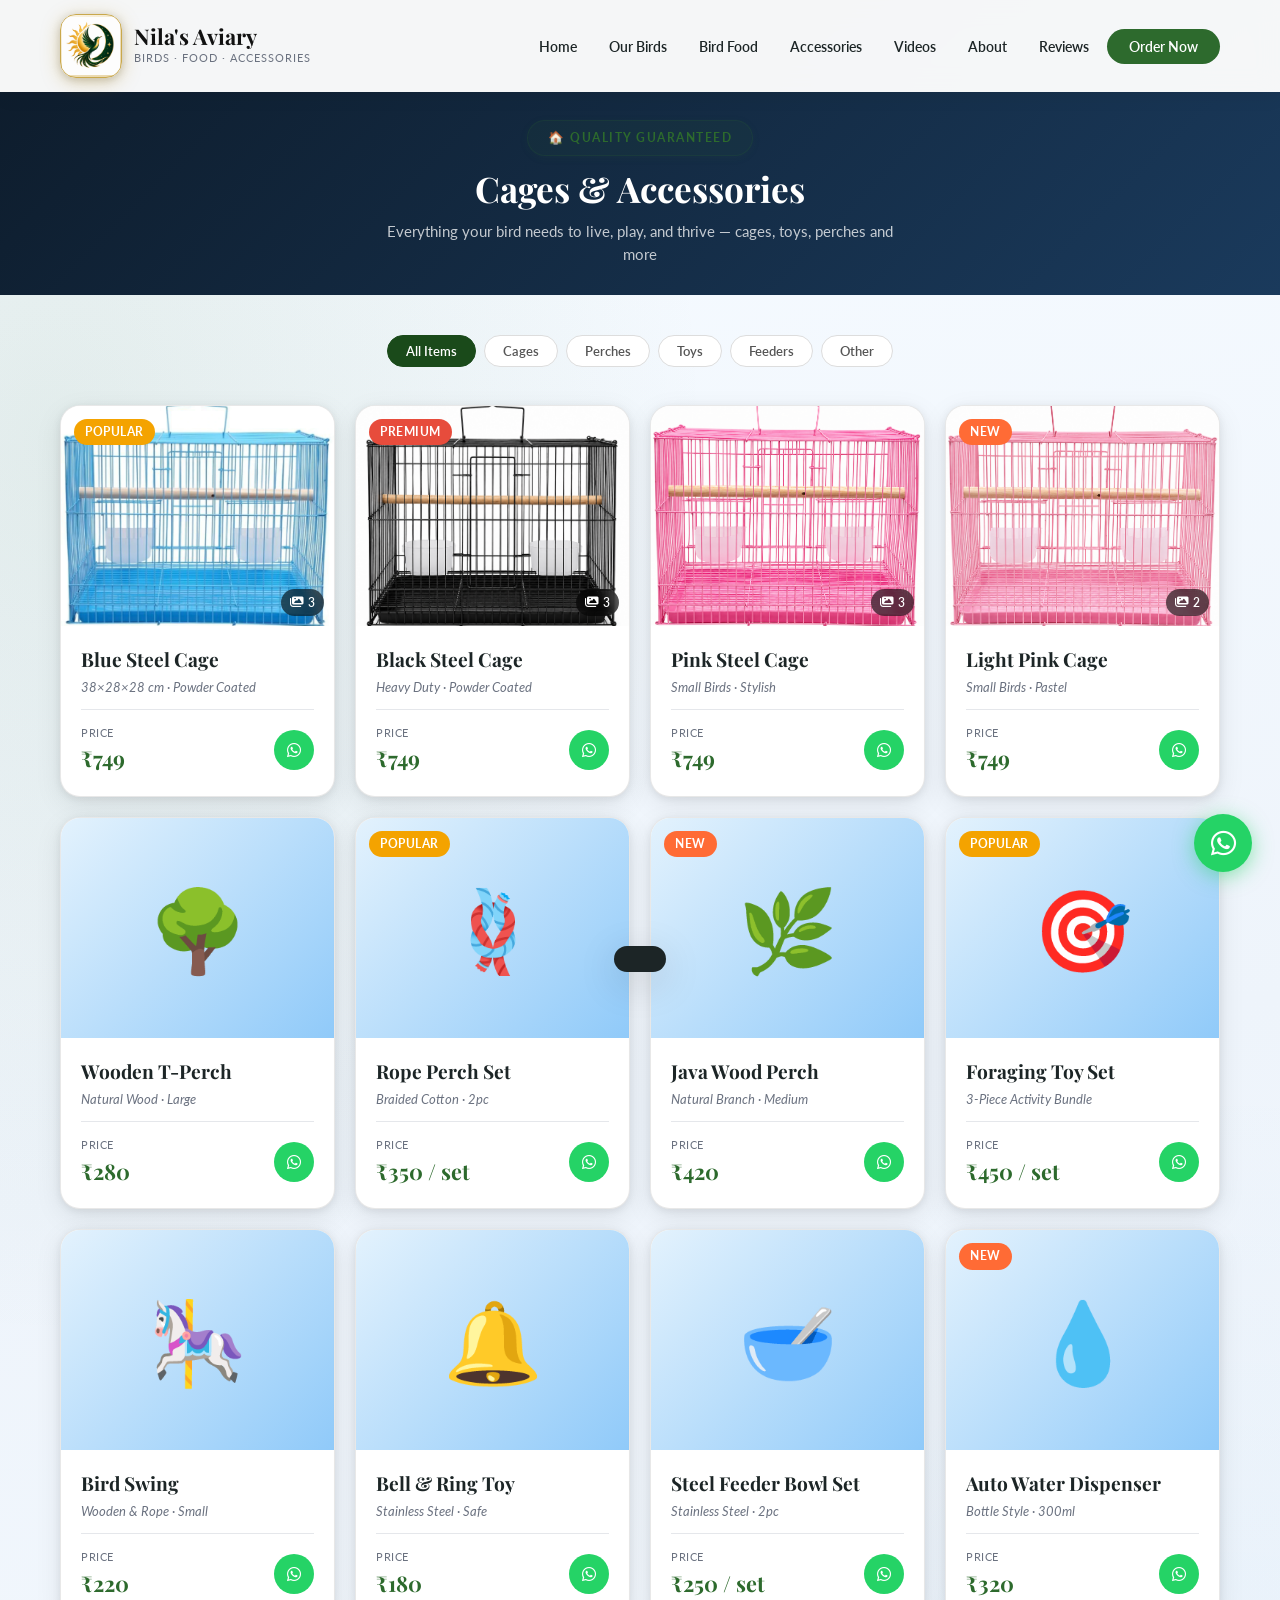
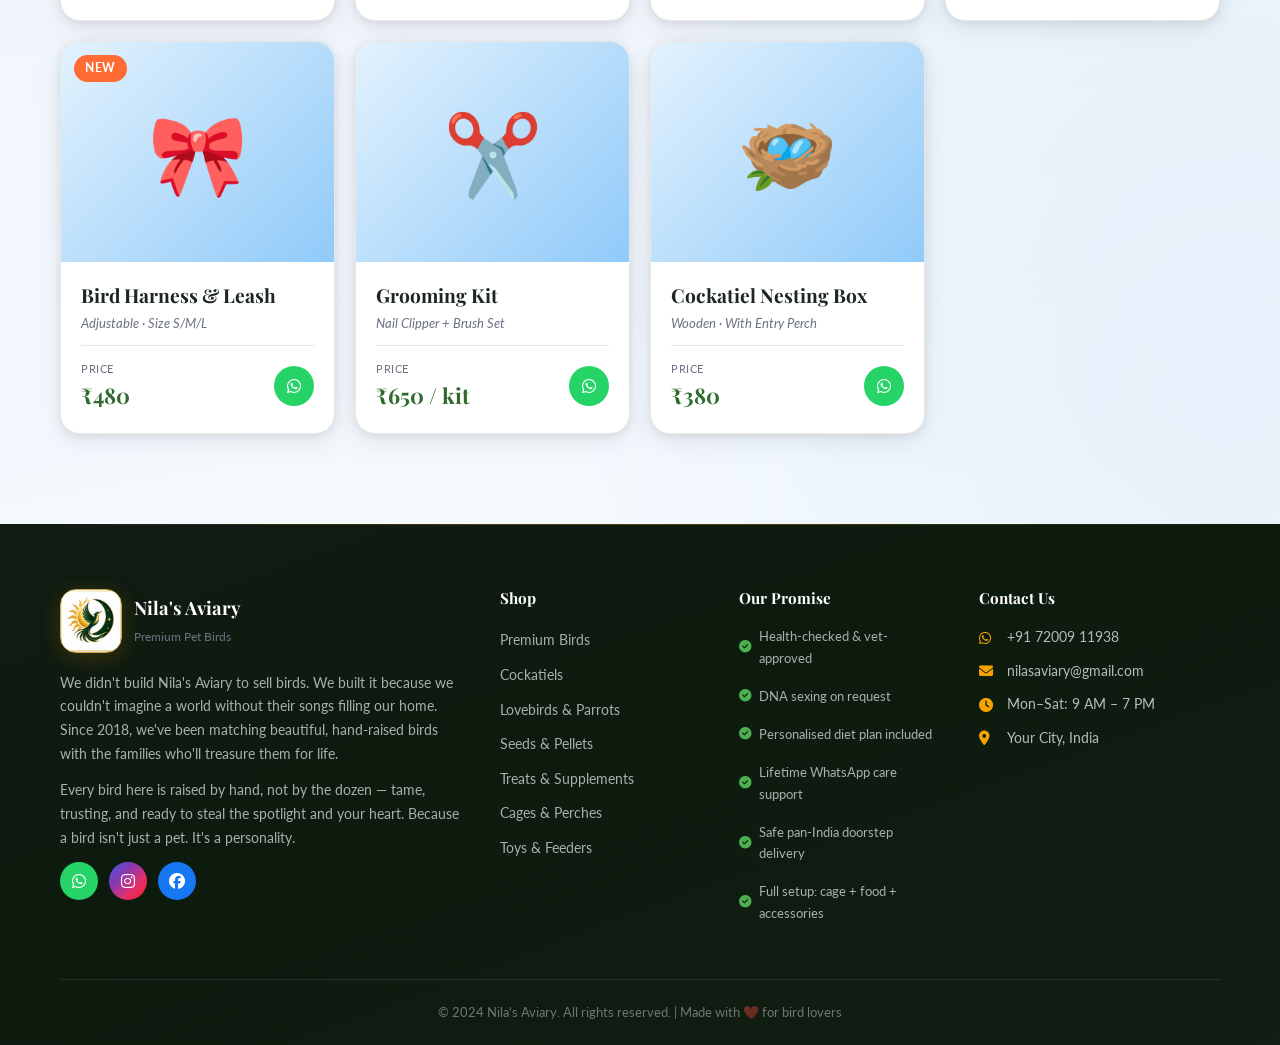
==== commit a5f69587: "Update contact details with correct email and phone number Co-Authored-By: Claude Sonnet 4.6 <norepl" ====
--- a/accessories.html
+++ b/accessories.html
@@ -110,7 +110,7 @@
                 <div class="footer-contact">
                     <h4>Contact Us</h4>
                     <p><i class="fab fa-whatsapp"></i> +91 72009 11938</p>
-                    <p><i class="fas fa-envelope"></i> nilas.aviary@gmail.com</p>
+                    <p><i class="fas fa-envelope"></i> nilasaviary@gmail.com</p>
                     <p><i class="fas fa-clock"></i> Mon–Sat: 9 AM – 7 PM</p>
                     <p><i class="fas fa-map-marker-alt"></i> Your City, India</p>
                 </div>
--- a/styles.css
+++ b/styles.css
@@ -91,8 +91,8 @@
 }
 .logo-bird { width: 58px; height: 58px; object-fit: contain; position: relative; z-index: 1; }
 .brand-text { display: flex; flex-direction: column; }
-.brand-name { font-family: var(--fh); font-size: 1.35rem; font-weight: 700; color: var(--green-dark); line-height: 1; }
-.brand-aviary { color: var(--green-dark); }
+.brand-name { font-family: var(--fh); font-size: 1.35rem; font-weight: 700; color: #111; line-height: 1; }
+.brand-aviary { color: #111; }
 .brand-tagline { font-size: .68rem; color: var(--gray); letter-spacing: 1px; text-transform: uppercase; margin-top: 2px; }
 .nav-menu { display: flex; list-style: none; align-items: center; gap: 4px; }
 .nav-link { padding: 8px 14px; border-radius: 8px; font-weight: 600; font-size: .88rem; color: var(--dark); transition: var(--t); }
@@ -539,7 +539,7 @@
    PRODUCT SHOWCASE — AUTO-SCROLL
    ============================================ */
 .showcase-section {
-    padding: 80px 0 70px;
+    padding: 10px 0 30px;
     background: linear-gradient(160deg, #f4fbf4 0%, #faf7ec 50%, #f4fbf4 100%);
     overflow: hidden;
 }
@@ -633,43 +633,40 @@
    BIRDS SECTION
    ============================================ */
 .birds-section {
-    padding: 90px 0; position: relative; overflow: hidden;
-    background:
-        radial-gradient(ellipse at 4% 8%, rgba(45,106,45,.11) 0%, transparent 38%),
-        radial-gradient(ellipse at 96% 92%, rgba(45,106,45,.09) 0%, transparent 38%),
-        radial-gradient(ellipse at 60% 40%, rgba(244,163,0,.04) 0%, transparent 55%),
-        linear-gradient(170deg, #f4fbf4 0%, #eaf6ea 45%, #f6fbf6 100%);
-}
-.birds-section::before {
-    content: ''; position: absolute; inset: 0; pointer-events: none;
-    background: url("data:image/svg+xml,%3Csvg xmlns='http://www.w3.org/2000/svg' width='120' height='120'%3E%3Cpath d='M60 10 Q75 35 60 60 Q45 35 60 10Z' fill='%232D6A2D' opacity='.04'/%3E%3Cpath d='M15 70 Q30 95 15 115 Q0 95 15 70Z' fill='%232D6A2D' opacity='.03'/%3E%3Cpath d='M105 65 Q120 90 105 110 Q90 90 105 65Z' fill='%232D6A2D' opacity='.03'/%3E%3C/svg%3E");
-}
-
-.filter-bar { display: flex; gap: 10px; flex-wrap: wrap; justify-content: center; margin-bottom: 22px; }
+    padding: 30px 0 60px; position: relative;
+    background: #f7f7f7;
+}
+
+
+.filter-bar { display: flex; gap: 8px; flex-wrap: wrap; margin: 0 0 14px; justify-content: center; }
 .filter-btn {
-    padding: 9px 22px; border-radius: 50px; border: 2px solid var(--border);
-    background: var(--white); color: var(--gray); font-weight: 600; font-size: .88rem;
+    padding: 7px 18px; border-radius: 50px;
+    border: 1.5px solid #ddd;
+    background: #fff; color: #555;
+    font-weight: 600; font-size: .8rem;
     cursor: pointer; transition: var(--t); font-family: var(--fb);
 }
-.filter-btn.active, .filter-btn:hover { background: var(--green); border-color: var(--green); color: #fff; transform: translateY(-2px); }
-
-.search-bar { position: relative; max-width: 500px; margin: 0 auto 38px; }
-.search-bar i { position: absolute; left: 18px; top: 50%; transform: translateY(-50%); color: var(--gray); }
+.filter-btn:hover { border-color: var(--green-dark); color: var(--green-dark); }
+.filter-btn.active { background: var(--green-dark); border-color: var(--green-dark); color: #fff; }
+
+.search-bar { position: relative; width: 100%; max-width: 380px; margin: 0 auto 24px; display: block; }
+.search-bar i { position: absolute; left: 14px; top: 50%; transform: translateY(-50%); color: #aaa; font-size: .78rem; }
 .search-bar input {
-    width: 100%; padding: 13px 20px 13px 46px;
-    border: 2px solid var(--border); border-radius: 50px;
-    font-size: .95rem; outline: none; transition: var(--t);
-    font-family: var(--fb); background: var(--white); color: var(--dark);
-}
-.search-bar input:focus { border-color: var(--green); box-shadow: 0 0 0 4px rgba(45,106,45,.1); }
-
-.birds-grid { display: grid; grid-template-columns: repeat(auto-fill, minmax(275px, 1fr)); gap: 24px; }
+    width: 100%; padding: 10px 16px 10px 36px;
+    border: 1.5px solid #ddd; border-radius: 50px;
+    font-size: .88rem; outline: none; transition: var(--t);
+    font-family: var(--fb); background: #fff; color: #333;
+}
+.search-bar input::placeholder { color: #bbb; }
+.search-bar input:focus { border-color: var(--green-dark); box-shadow: 0 0 0 3px rgba(45,106,45,.08); }
+
+.birds-grid { display: grid; grid-template-columns: repeat(auto-fill, minmax(265px, 1fr)); gap: 20px; padding-top: 24px; }
 
 /* ----- BIRD CARD ----- */
 .bird-card {
     background: var(--white); border-radius: var(--rl); overflow: hidden;
-    box-shadow: 0 2px 12px rgba(0,0,0,.06), 0 6px 24px rgba(0,0,0,.05);
-    border: 1px solid rgba(0,0,0,.06);
+    box-shadow: 0 2px 8px rgba(0,0,0,.08), 0 8px 28px rgba(0,0,0,.08);
+    border: 1px solid rgba(0,0,0,.09);
     transition: var(--t); cursor: pointer; position: relative;
 }
 .bird-card:hover {
@@ -703,10 +700,7 @@
 .avail-dot.out { background: #EF4444; }
 
 .img-wrap { height: 220px; overflow: hidden; position: relative; cursor: zoom-in; }
-.card-img {
-    width: 100%; height: 100%; object-fit: cover;
-    transition: transform .4s ease;
-}
+.card-img { width: 100%; height: 100%; object-fit: cover; transition: transform .4s ease; }
 .bird-card:hover .card-img { transform: scale(1.07); }
 .img-placeholder {
     width: 100%; height: 100%;
@@ -715,6 +709,9 @@
     font-size: 5rem;
 }
 
+.card-img-overlay { display: none; }
+.price-pill { display: none; }
+
 .card-body { padding: 18px 20px 20px; }
 .card-title { font-family: var(--fh); font-size: 1.2rem; font-weight: 700; color: var(--dark); margin-bottom: 2px; }
 .card-sp    { color: var(--gray); font-size: .82rem; font-style: italic; margin-bottom: 11px; }
@@ -751,7 +748,7 @@
 }
 .modal-overlay.open { display: flex; }
 .modal {
-    background: var(--white); border-radius: var(--rl);
+    background: #fff; border-radius: var(--rl);
     max-width: 700px; width: 100%; max-height: 90vh;
     overflow-y: auto; position: relative;
     animation: mIn .3s ease;
@@ -868,7 +865,7 @@
    ORDER SECTION
    ============================================ */
 .order-section {
-    padding: 80px 0;
+    padding: 40px 0;
     background: #0b0b0b;
     position: relative; overflow: hidden;
 }
@@ -878,7 +875,7 @@
 }
 
 .order-card-wrap {
-    position: relative; max-width: 600px; margin: 0 auto;
+    position: relative; max-width: 680px; margin: 0 auto;
 }
 .order-card-glow {
     position: absolute; inset: -2px; border-radius: 28px;
@@ -888,28 +885,28 @@
 .order-card-inner {
     position: relative; background: #141414;
     border: 1px solid rgba(255,255,255,.08);
-    border-radius: 26px; padding: 44px 40px;
+    border-radius: 26px; padding: 14px 40px;
     text-align: center;
 }
 
-.order-card-top { margin-bottom: 32px; }
+.order-card-top { margin-bottom: 10px; }
 .order-icon {
-    width: 56px; height: 56px; border-radius: 50%; margin: 0 auto 18px;
+    width: 40px; height: 40px; border-radius: 50%; margin: 0 auto 10px;
     background: linear-gradient(135deg, #25d366, #128c7e);
     display: flex; align-items: center; justify-content: center;
-    font-size: 1.6rem; color: #fff;
-    box-shadow: 0 8px 24px rgba(37,211,102,.35);
-}
-.order-card-top h2 { font-size: 2rem; color: #fff; margin-bottom: 8px; }
-.order-card-top p { color: rgba(255,255,255,.5); font-size: .92rem; }
+    font-size: 1.2rem; color: #fff;
+    box-shadow: 0 6px 18px rgba(37,211,102,.35);
+}
+.order-card-top h2 { font-size: 1.5rem; color: #fff; margin-bottom: 4px; }
+.order-card-top p { color: rgba(255,255,255,.5); font-size: .85rem; }
 
 .order-grid-form {
     display: grid; grid-template-columns: 1fr 1fr;
-    gap: 12px; margin-bottom: 20px;
+    gap: 10px; margin-bottom: 14px;
 }
 .order-grid-form input,
 .order-grid-form select {
-    padding: 13px 16px;
+    padding: 10px 14px;
     border: 1.5px solid rgba(255,255,255,.1); border-radius: 12px;
     background: rgba(255,255,255,.06); color: #fff;
     font-size: .92rem; font-family: var(--fb); outline: none; transition: var(--t);
@@ -924,13 +921,13 @@
 .order-select-full { grid-column: 1 / -1; }
 .order-submit {
     grid-column: 1 / -1; width: 100%; justify-content: center;
-    padding: 15px; font-size: 1rem; border-radius: 12px;
-    box-shadow: 0 8px 28px rgba(37,211,102,.3);
+    padding: 11px; font-size: .95rem; border-radius: 12px;
+    box-shadow: 0 6px 20px rgba(37,211,102,.3);
 }
 
 .order-trust {
     display: flex; justify-content: center; gap: 20px; flex-wrap: wrap;
-    padding-top: 20px; border-top: 1px solid rgba(255,255,255,.06);
+    padding-top: 12px; border-top: 1px solid rgba(255,255,255,.06);
 }
 .order-trust span {
     font-size: .78rem; color: rgba(255,255,255,.45);
@@ -1103,7 +1100,7 @@
 /* ============================================
    VIDEOS SECTION
    ============================================ */
-.videos-section { padding: 90px 0; background: var(--white); }
+.videos-section { padding: 10px 0 30px; background: var(--white); }
 
 .videos-grid {
     display: grid;
@@ -1381,13 +1378,13 @@
    ============================================ */
 .page-hero {
     background: var(--green-dark);
-    padding: 120px 20px 60px;
+    padding: 120px 20px 28px;
     text-align: center;
     color: #fff;
 }
-.page-hero .tag { margin-bottom: 16px; }
-.page-hero h1 { font-size: 3rem; color: #fff; margin-bottom: 14px; }
-.page-hero p  { color: rgba(255,255,255,.75); font-size: 1.05rem; max-width: 580px; margin: 0 auto; }
+.page-hero .tag { margin-bottom: 10px; }
+.page-hero h1 { font-size: 2.2rem; color: #fff; margin-bottom: 8px; }
+.page-hero p  { color: rgba(255,255,255,.75); font-size: .92rem; max-width: 520px; margin: 0 auto; }
 .food-page-hero    { background: linear-gradient(135deg, #3d2800, #7a5200); }
 .acc-page-hero     { background: linear-gradient(135deg, #0d1b2a, #1a3a5c); }
 .reviews-page-hero { background: linear-gradient(135deg, #2a1a00, #5a3800); }
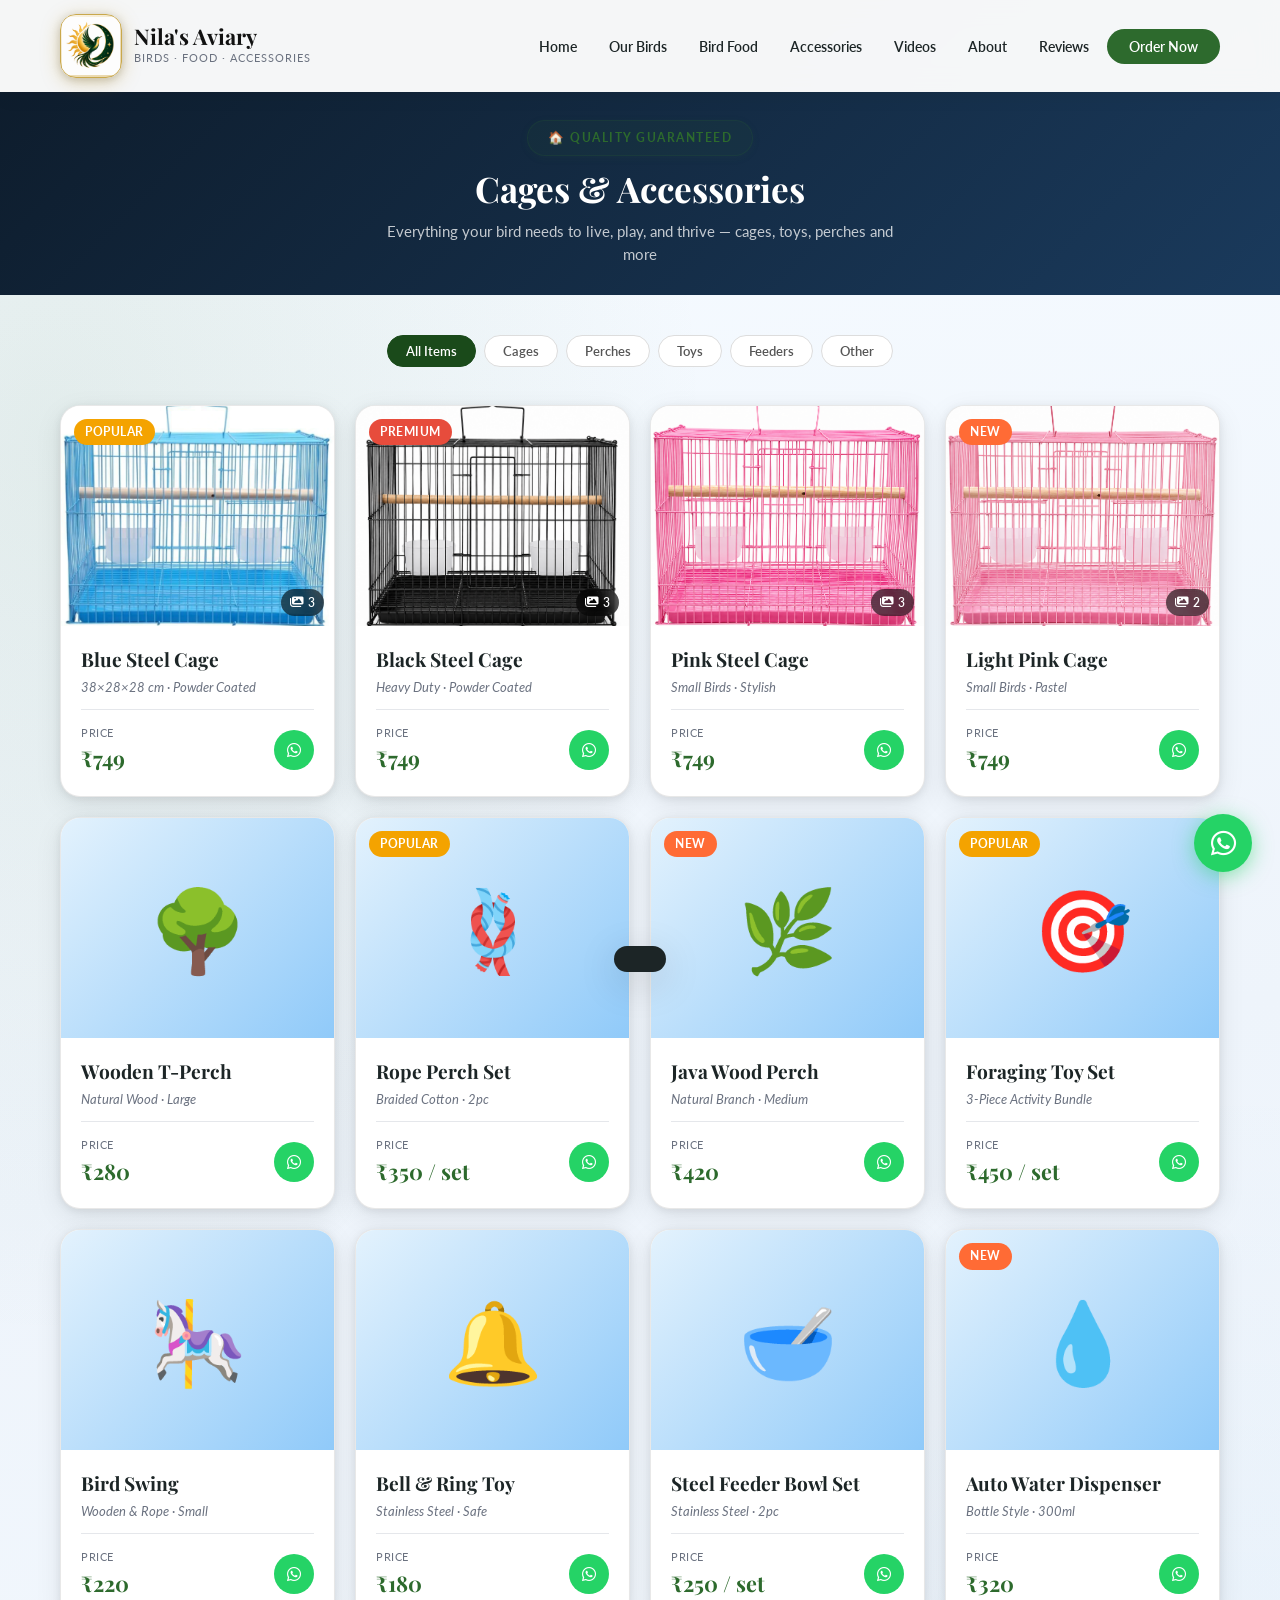
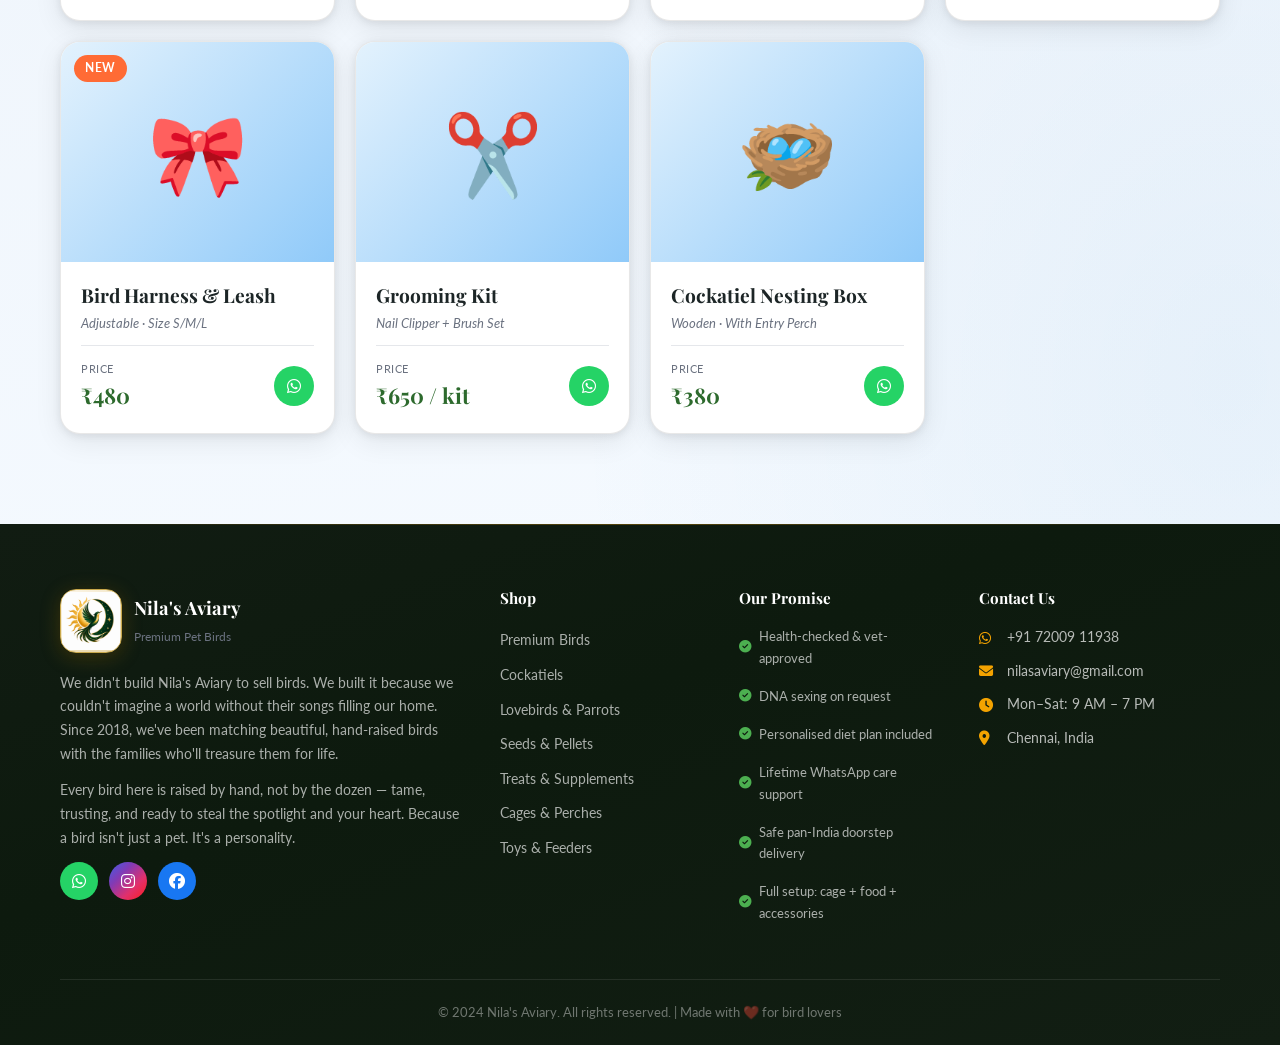
==== commit 3fdd3258: "Update location to Chennai, India Co-Authored-By: Claude Sonnet 4.6 <noreply@anthropic.com>" ====
--- a/accessories.html
+++ b/accessories.html
@@ -112,7 +112,7 @@
                     <p><i class="fab fa-whatsapp"></i> +91 72009 11938</p>
                     <p><i class="fas fa-envelope"></i> nilasaviary@gmail.com</p>
                     <p><i class="fas fa-clock"></i> Mon–Sat: 9 AM – 7 PM</p>
-                    <p><i class="fas fa-map-marker-alt"></i> Your City, India</p>
+                    <p><i class="fas fa-map-marker-alt"></i> Chennai, India</p>
                 </div>
             </div>
             <div class="footer-bottom">
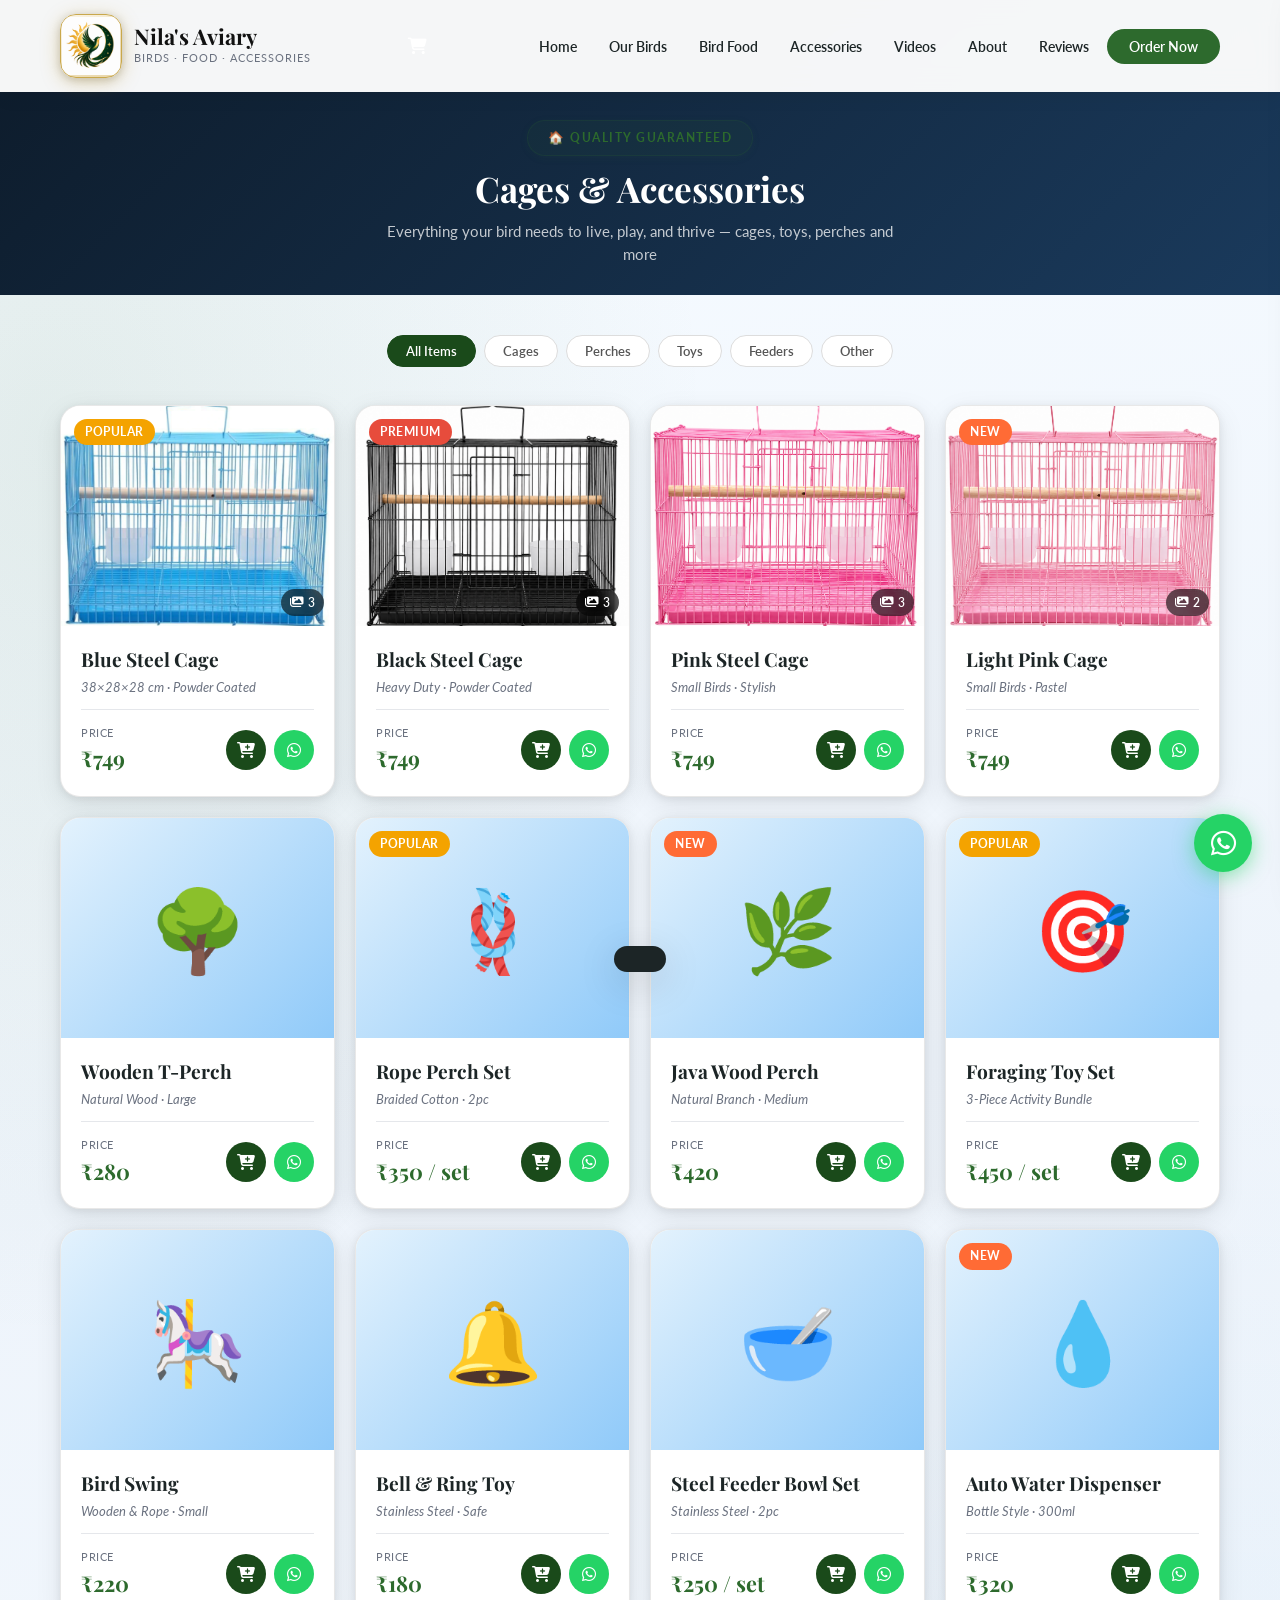
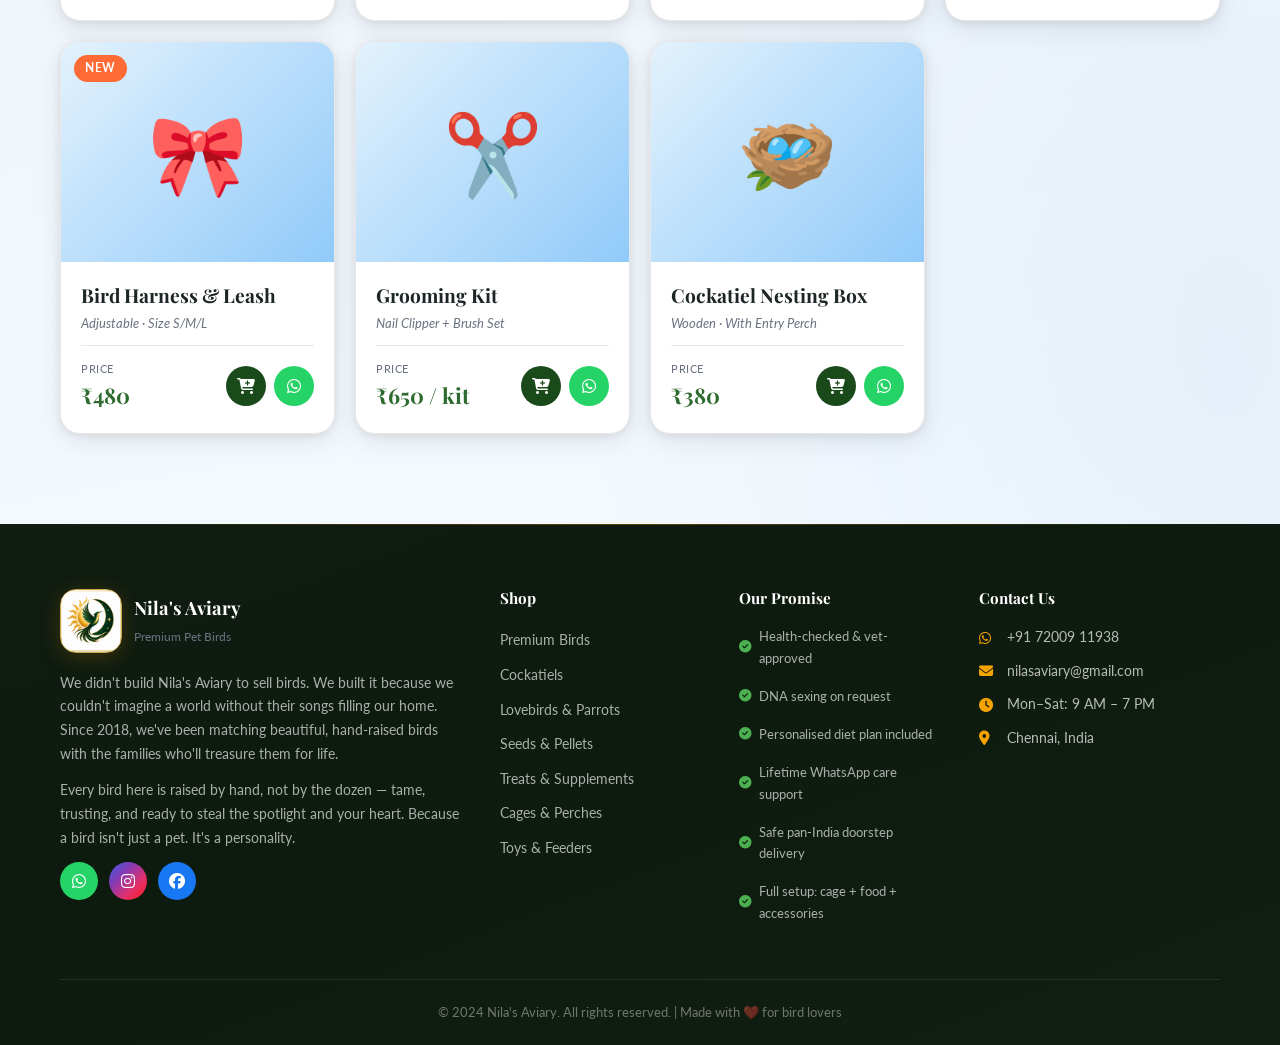
==== commit 5b189455: "Add cart, checkout, and Razorpay payment integration - cart.js: localStorage cart with drawer UI inj" ====
--- a/accessories.html
+++ b/accessories.html
@@ -128,6 +128,7 @@
     </a>
     <button class="btt" id="btt"><i class="fas fa-chevron-up"></i></button>
     <div class="toast" id="toast"></div>
+    <script src="cart.js"></script>
     <script src="script.js"></script>
 </body>
 </html>
--- a/styles.css
+++ b/styles.css
@@ -1407,3 +1407,229 @@
 @media (max-width: 640px) {
     .reviews-cta-inner { flex-direction: column; text-align: center; }
 }
+
+/* ============================================
+   CART NAV BUTTON
+   ============================================ */
+.cart-nav-btn {
+    position: relative; background: none; border: none; cursor: pointer;
+    padding: 7px 9px; color: #fff; font-size: 1.05rem;
+    display: flex; align-items: center; border-radius: 8px;
+    transition: var(--t); margin-right: 2px;
+}
+.navbar.scrolled .cart-nav-btn { color: var(--dark); }
+.cart-nav-btn:hover { background: rgba(255,255,255,.12); }
+.navbar.scrolled .cart-nav-btn:hover { background: rgba(0,0,0,.06); }
+.cart-badge {
+    position: absolute; top: 1px; right: 1px;
+    background: var(--orange); color: #fff;
+    font-size: .6rem; font-weight: 800;
+    min-width: 16px; height: 16px; border-radius: 50px;
+    display: flex; align-items: center; justify-content: center;
+    padding: 0 4px; line-height: 1; pointer-events: none;
+}
+
+/* cart button on product cards */
+.cart-btn { background: var(--green-dark) !important; color: #fff !important; }
+.cart-btn:hover { background: var(--green) !important; transform: scale(1.1); }
+
+/* ============================================
+   CART DRAWER
+   ============================================ */
+.cart-overlay {
+    position: fixed; inset: 0; background: rgba(0,0,0,.5);
+    z-index: 1998; opacity: 0; pointer-events: none; transition: opacity .3s;
+}
+.cart-overlay.open { opacity: 1; pointer-events: all; }
+
+.cart-drawer {
+    position: fixed; top: 0; right: 0; height: 100vh;
+    width: 360px; max-width: 100vw; background: #fff;
+    z-index: 1999; transform: translateX(110%);
+    transition: transform .35s cubic-bezier(.4,0,.2,1);
+    display: flex; flex-direction: column;
+    box-shadow: -6px 0 40px rgba(0,0,0,.18);
+}
+.cart-drawer.open { transform: translateX(0); }
+
+.cart-header {
+    display: flex; align-items: center; justify-content: space-between;
+    padding: 16px 20px; background: var(--green-dark);
+    flex-shrink: 0;
+}
+.cart-title {
+    font-size: .95rem; font-weight: 700; color: #fff;
+    display: flex; align-items: center; gap: 8px; font-family: var(--fb);
+}
+.cart-close {
+    background: none; border: none; cursor: pointer;
+    color: rgba(255,255,255,.7); font-size: 1rem; padding: 6px;
+    border-radius: 6px; transition: var(--t);
+}
+.cart-close:hover { background: rgba(255,255,255,.15); color: #fff; }
+
+.cart-items { flex: 1; overflow-y: auto; padding: 10px 16px; }
+
+.cart-empty {
+    display: flex; flex-direction: column; align-items: center;
+    justify-content: center; height: 100%; padding: 48px 24px; text-align: center;
+}
+.cart-empty i { font-size: 3rem; color: #e0e0e0; margin-bottom: 14px; }
+.cart-empty p { font-size: 1rem; font-weight: 700; color: #999; margin-bottom: 4px; }
+.cart-empty span { font-size: .82rem; color: #bbb; }
+
+.cart-item {
+    display: flex; gap: 12px; align-items: flex-start;
+    padding: 11px 0; border-bottom: 1px solid #f2f2f2;
+}
+.ci-img {
+    width: 58px; height: 58px; border-radius: 10px; overflow: hidden;
+    flex-shrink: 0; background: #f7f7f7;
+    display: flex; align-items: center; justify-content: center;
+}
+.ci-img img { width: 100%; height: 100%; object-fit: cover; }
+.ci-emoji { font-size: 1.8rem; display: flex; align-items: center; justify-content: center; width: 100%; height: 100%; }
+
+.ci-info { flex: 1; min-width: 0; }
+.ci-name  { font-size: .84rem; font-weight: 600; color: #222; margin-bottom: 3px; line-height: 1.3; white-space: nowrap; overflow: hidden; text-overflow: ellipsis; }
+.ci-price { font-size: .88rem; color: var(--green-dark); font-weight: 700; margin-bottom: 8px; }
+.ci-qty   { display: flex; align-items: center; gap: 8px; }
+.ci-qty button {
+    width: 26px; height: 26px; border-radius: 50%;
+    border: 1.5px solid #e0e0e0; background: #fff;
+    cursor: pointer; font-size: .65rem; color: #555;
+    display: flex; align-items: center; justify-content: center; transition: var(--t);
+}
+.ci-qty button:hover { border-color: var(--green-dark); color: var(--green-dark); }
+.ci-qty span { font-size: .88rem; font-weight: 700; min-width: 18px; text-align: center; }
+.ci-remove {
+    background: none; border: none; cursor: pointer;
+    color: #d0d0d0; font-size: .82rem; padding: 4px; flex-shrink: 0;
+    transition: var(--t); border-radius: 4px;
+}
+.ci-remove:hover { color: #e74c3c; background: #fff0f0; }
+
+.cart-footer { padding: 14px 18px; border-top: 1px solid #eee; background: #fafafa; flex-shrink: 0; }
+.cart-subtotal {
+    display: flex; justify-content: space-between; align-items: center;
+    margin-bottom: 12px;
+}
+.cart-subtotal span:first-child { font-size: .9rem; color: #666; font-weight: 600; }
+.cart-total-amt { font-size: 1.25rem; font-weight: 800; color: var(--green-dark); }
+
+.btn-cart-checkout {
+    display: flex; align-items: center; justify-content: center; gap: 8px;
+    width: 100%; padding: 13px; border-radius: 12px;
+    background: var(--green-dark); color: #fff;
+    font-weight: 700; font-size: .93rem; text-decoration: none;
+    transition: var(--t); margin-bottom: 8px; font-family: var(--fb);
+}
+.btn-cart-checkout:hover { background: var(--green); }
+.cart-clear-btn {
+    display: block; width: 100%; background: none; border: none;
+    cursor: pointer; color: #bbb; font-size: .78rem; padding: 6px;
+    text-align: center; font-family: var(--fb); transition: var(--t);
+}
+.cart-clear-btn:hover { color: #e74c3c; }
+
+.cart-toast {
+    position: fixed; bottom: 90px; left: 50%; transform: translateX(-50%) translateY(16px);
+    background: #1a1a1a; color: #fff; padding: 10px 22px; border-radius: 50px;
+    font-size: .83rem; font-weight: 600; z-index: 3000;
+    opacity: 0; pointer-events: none; transition: all .3s; white-space: nowrap;
+    max-width: 90vw; text-align: center;
+}
+.cart-toast.show { opacity: 1; transform: translateX(-50%) translateY(0); }
+
+/* ============================================
+   CHECKOUT PAGE
+   ============================================ */
+.checkout-section { padding: 36px 0 80px; background: #f7f7f7; }
+.checkout-grid {
+    display: grid; grid-template-columns: 1fr 1.15fr; gap: 24px; align-items: start;
+}
+.checkout-box {
+    background: #fff; border-radius: 18px; padding: 28px 26px;
+    box-shadow: 0 2px 14px rgba(0,0,0,.07); border: 1px solid #eee;
+}
+.checkout-box h3 {
+    font-size: 1rem; font-weight: 700; color: #333; margin-bottom: 18px;
+    padding-bottom: 12px; border-bottom: 1px solid #f0f0f0;
+    font-family: var(--fb); display: flex; align-items: center; gap: 8px;
+}
+.checkout-box h3 i { color: var(--green-dark); }
+
+.co-item {
+    display: flex; gap: 12px; align-items: center;
+    padding: 10px 0; border-bottom: 1px solid #f5f5f5;
+}
+.co-item-img {
+    width: 52px; height: 52px; border-radius: 10px; overflow: hidden;
+    background: #f5f5f5; flex-shrink: 0;
+    display: flex; align-items: center; justify-content: center;
+}
+.co-item-img img { width: 100%; height: 100%; object-fit: cover; }
+.co-item-info { flex: 1; min-width: 0; }
+.co-item-name { font-size: .87rem; font-weight: 600; color: #333; white-space: nowrap; overflow: hidden; text-overflow: ellipsis; }
+.co-item-sub  { font-size: .78rem; color: #999; margin-top: 2px; }
+.co-item-price { font-size: .92rem; font-weight: 700; color: var(--green-dark); flex-shrink: 0; }
+
+.co-total {
+    display: flex; justify-content: space-between; align-items: center;
+    padding: 16px 0 0; margin-top: 4px; border-top: 2px solid #f0f0f0;
+    font-weight: 700;
+}
+.co-total span:first-child { font-size: 1rem; color: #555; }
+.co-total span:last-child  { font-size: 1.3rem; color: var(--green-dark); }
+.co-delivery-note {
+    font-size: .78rem; color: #aaa; margin-top: 12px;
+    display: flex; align-items: center; gap: 6px;
+}
+.co-delivery-note i { color: var(--green-dark); }
+
+.checkout-form { display: flex; flex-direction: column; gap: 11px; margin-bottom: 18px; }
+.checkout-form input,
+.checkout-form textarea {
+    padding: 11px 15px; border: 1.5px solid #e5e5e5; border-radius: 10px;
+    font-size: .89rem; font-family: var(--fb); outline: none; transition: var(--t);
+    background: #fafafa; color: #333; width: 100%;
+}
+.checkout-form input:focus,
+.checkout-form textarea:focus { border-color: var(--green-dark); background: #fff; box-shadow: 0 0 0 3px rgba(45,106,45,.08); }
+.checkout-form textarea { resize: vertical; min-height: 76px; }
+
+.checkout-or {
+    display: flex; align-items: center; gap: 12px; margin-bottom: 14px;
+    color: #bbb; font-size: .78rem; font-weight: 600;
+}
+.checkout-or::before, .checkout-or::after { content: ''; flex: 1; height: 1px; background: #eee; }
+
+.checkout-actions { display: flex; flex-direction: column; gap: 10px; margin-bottom: 14px; }
+.co-btn {
+    display: flex; align-items: center; justify-content: center; gap: 9px;
+    padding: 14px; border-radius: 12px; border: none; cursor: pointer;
+    font-weight: 700; font-size: .92rem; font-family: var(--fb); transition: var(--t);
+    width: 100%;
+}
+.co-btn-wa  { background: #25d366; color: #fff; }
+.co-btn-wa:hover { background: #1db954; }
+.co-btn-pay { background: #072654; color: #fff; }
+.co-btn-pay:hover { background: #0d3470; }
+
+.co-note {
+    font-size: .76rem; color: #aaa; line-height: 1.8; text-align: center;
+}
+.co-note i { color: var(--green-dark); margin-right: 4px; }
+.co-note strong { color: #666; }
+
+.co-empty-page {
+    text-align: center; padding: 80px 20px;
+}
+.co-empty-page i { font-size: 3.5rem; color: #ddd; display: block; margin-bottom: 16px; }
+.co-empty-page h3 { font-size: 1.4rem; color: #555; margin-bottom: 8px; }
+.co-empty-page p { color: #aaa; }
+
+@media (max-width: 768px) {
+    .checkout-grid { grid-template-columns: 1fr; }
+    .cart-drawer { width: 100vw; }
+}
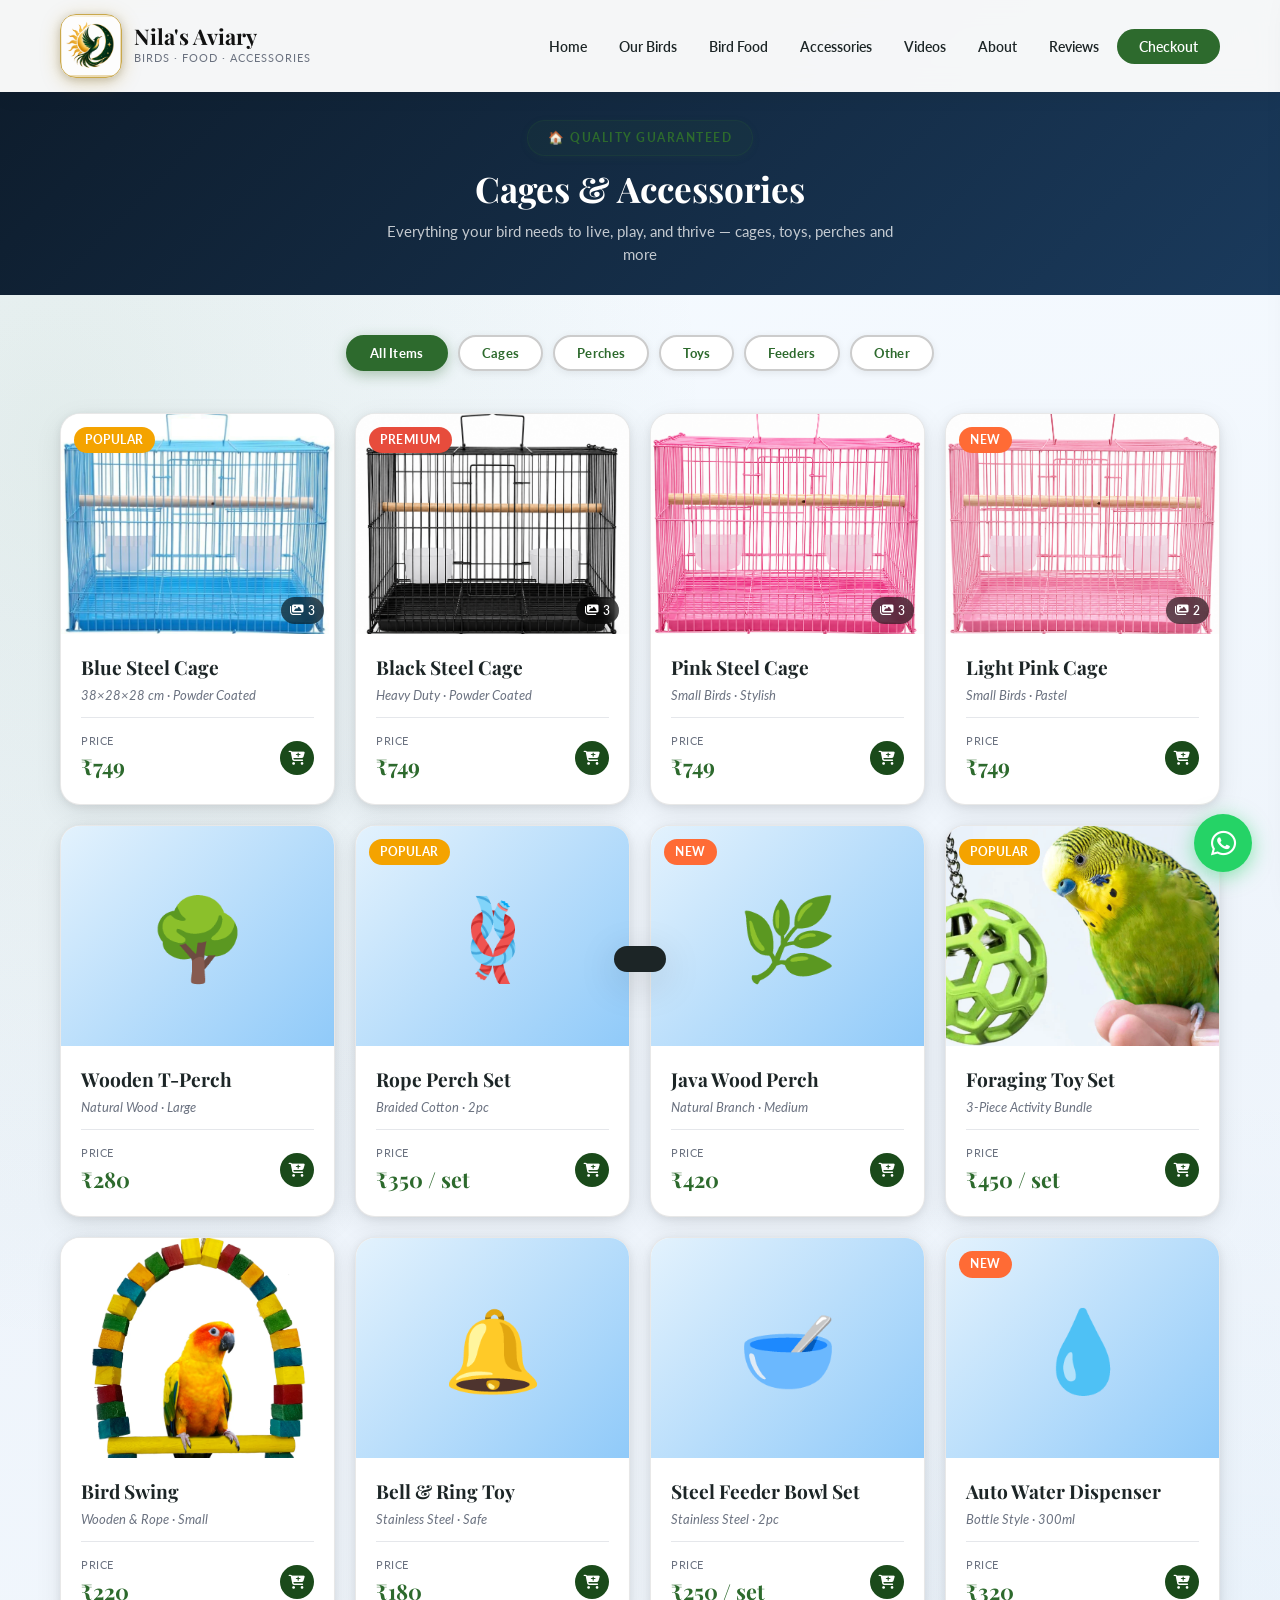
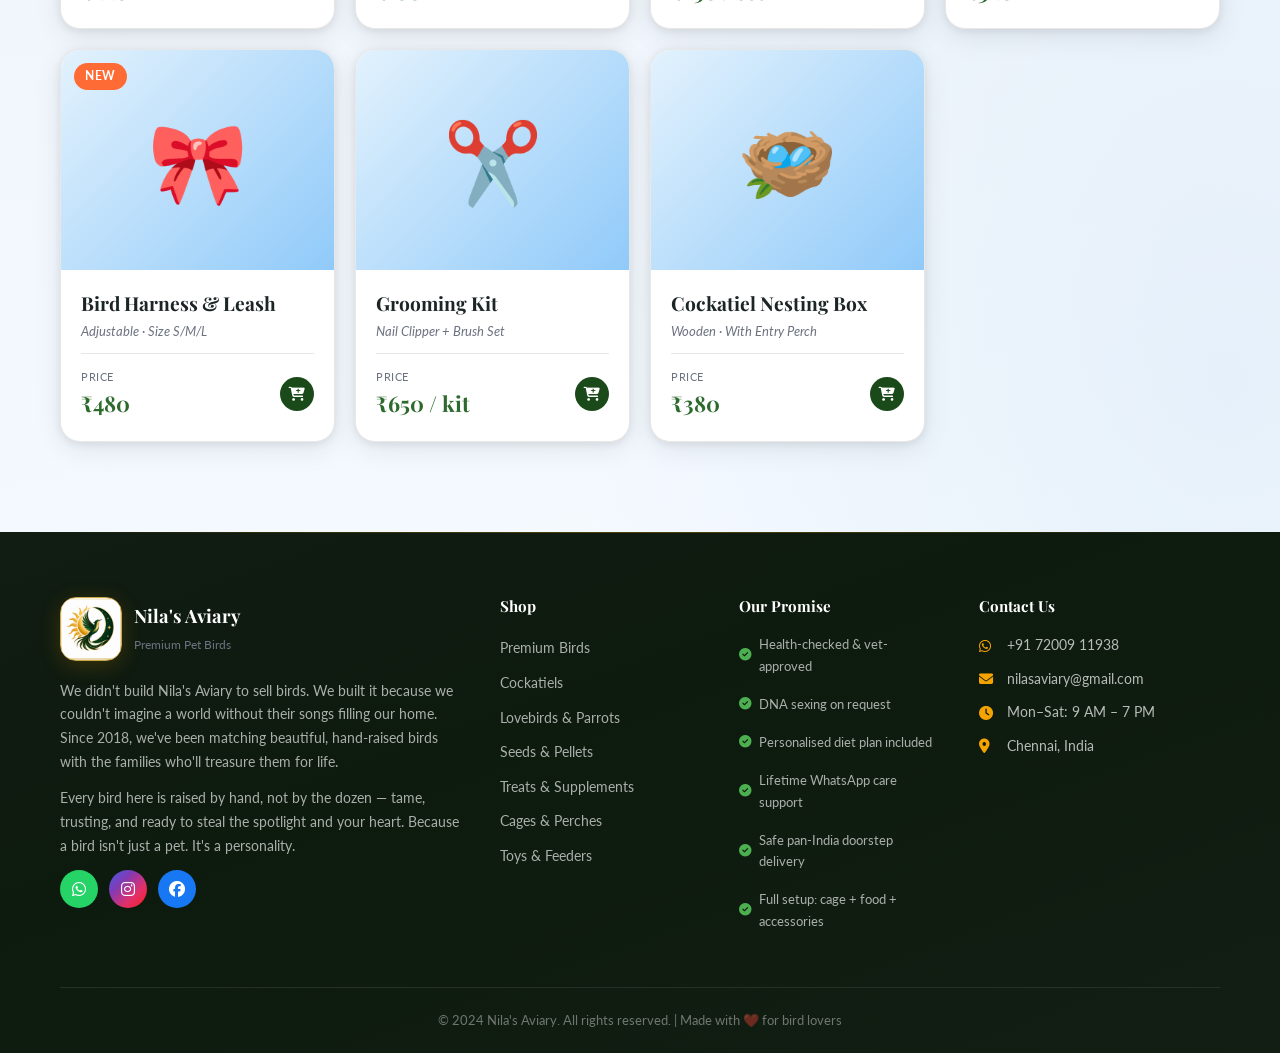
==== commit 16657f92: "UI polish: nav, heroes, cart, filters, and image links - Rename 'Order Now' to 'Checkout' across all" ====
--- a/accessories.html
+++ b/accessories.html
@@ -36,7 +36,7 @@
                 <li><a href="index.html#videos" class="nav-link">Videos</a></li>
                 <li><a href="index.html#about" class="nav-link">About</a></li>
                 <li><a href="reviews.html" class="nav-link">Reviews</a></li>
-                <li><a href="index.html#order" class="nav-link nav-cta">Order Now</a></li>
+                <li><a href="checkout.html" class="nav-link nav-cta">Checkout</a></li>
             </ul>
         </div>
     </nav>
--- a/styles.css
+++ b/styles.css
@@ -95,10 +95,12 @@
 .brand-aviary { color: #111; }
 .brand-tagline { font-size: .68rem; color: var(--gray); letter-spacing: 1px; text-transform: uppercase; margin-top: 2px; }
 .nav-menu { display: flex; list-style: none; align-items: center; gap: 4px; }
-.nav-link { padding: 8px 14px; border-radius: 8px; font-weight: 600; font-size: .88rem; color: var(--dark); transition: var(--t); }
+.nav-link { padding: 8px 14px; border-radius: 8px; font-weight: 600; font-size: .88rem; color: var(--dark); transition: var(--t); text-decoration: none; }
 .nav-link:hover { color: var(--green); background: rgba(45,106,45,.08); }
+.nav-link:active { color: var(--green-dark); background: rgba(45,106,45,.15); }
 .nav-cta { background: var(--green); color: #fff !important; border-radius: 50px; padding: 9px 22px; }
 .nav-cta:hover { background: var(--green-dark) !important; color: #fff !important; transform: translateY(-2px); }
+.nav-cta:active { background: var(--green-dark) !important; color: #fff !important; transform: translateY(0); }
 .nav-toggle { display: none; background: none; border: none; font-size: 1.4rem; cursor: pointer; color: var(--dark); padding: 5px; }
 
 /* ============================================
@@ -185,7 +187,9 @@
     border-radius: 18px; overflow: hidden;
     cursor: pointer; transition: var(--t);
     box-shadow: 0 8px 28px rgba(0,0,0,.4);
-}
+    text-decoration: none; display: block;
+}
+.hcat-card:active { transform: translateY(-2px) scale(.98); box-shadow: 0 6px 20px rgba(0,0,0,.4); }
 .hcat-card:hover { transform: translateY(-5px); box-shadow: 0 16px 40px rgba(0,0,0,.55); }
 .hcat-card img { position: absolute; inset: 0; width: 100%; height: 100%; object-fit: cover; }
 .hcat-fb {
@@ -634,20 +638,21 @@
    ============================================ */
 .birds-section {
     padding: 30px 0 60px; position: relative;
-    background: #f7f7f7;
-}
-
-
-.filter-bar { display: flex; gap: 8px; flex-wrap: wrap; margin: 0 0 14px; justify-content: center; }
+    background: linear-gradient(160deg, #e8f5e9 0%, #f1f8e9 50%, #e0f2f1 100%);
+}
+
+
+.filter-bar { display: flex; gap: 10px; flex-wrap: wrap; margin: 0 0 18px; justify-content: center; }
 .filter-btn {
-    padding: 7px 18px; border-radius: 50px;
-    border: 1.5px solid #ddd;
-    background: #fff; color: #555;
-    font-weight: 600; font-size: .8rem;
+    padding: 8px 22px; border-radius: 50px;
+    border: 2px solid #ccc;
+    background: #fff; color: #2d6a2d;
+    font-weight: 700; font-size: .82rem; letter-spacing: .3px;
     cursor: pointer; transition: var(--t); font-family: var(--fb);
-}
-.filter-btn:hover { border-color: var(--green-dark); color: var(--green-dark); }
-.filter-btn.active { background: var(--green-dark); border-color: var(--green-dark); color: #fff; }
+    box-shadow: 0 2px 8px rgba(0,0,0,.08);
+}
+.filter-btn:hover { background: #f0f0f0; border-color: #2d6a2d; }
+.filter-btn.active { background: #2d6a2d; color: #fff; border-color: #2d6a2d; box-shadow: 0 4px 14px rgba(45,106,45,.35); }
 
 .search-bar { position: relative; width: 100%; max-width: 380px; margin: 0 auto 24px; display: block; }
 .search-bar i { position: absolute; left: 14px; top: 50%; transform: translateY(-50%); color: #aaa; font-size: .78rem; }
@@ -885,7 +890,7 @@
 .order-card-inner {
     position: relative; background: #141414;
     border: 1px solid rgba(255,255,255,.08);
-    border-radius: 26px; padding: 14px 40px;
+    border-radius: 26px; padding: 12px 40px 20px;
     text-align: center;
 }
 
@@ -905,16 +910,19 @@
     gap: 10px; margin-bottom: 14px;
 }
 .order-grid-form input,
-.order-grid-form select {
+.order-grid-form select,
+.order-grid-form textarea {
     padding: 10px 14px;
     border: 1.5px solid rgba(255,255,255,.1); border-radius: 12px;
     background: rgba(255,255,255,.06); color: #fff;
     font-size: .92rem; font-family: var(--fb); outline: none; transition: var(--t);
 }
-.order-grid-form input::placeholder { color: rgba(255,255,255,.3); }
+.order-grid-form input::placeholder,
+.order-grid-form textarea::placeholder { color: rgba(255,255,255,.3); }
 .order-grid-form select option { background: #141414; color: #fff; }
 .order-grid-form input:focus,
-.order-grid-form select:focus {
+.order-grid-form select:focus,
+.order-grid-form textarea:focus {
     border-color: #25d366; background: rgba(255,255,255,.09);
     box-shadow: 0 0 0 3px rgba(37,211,102,.12);
 }
@@ -1385,8 +1393,48 @@
 .page-hero .tag { margin-bottom: 10px; }
 .page-hero h1 { font-size: 2.2rem; color: #fff; margin-bottom: 8px; }
 .page-hero p  { color: rgba(255,255,255,.75); font-size: .92rem; max-width: 520px; margin: 0 auto; }
-.food-page-hero    { background: linear-gradient(135deg, #3d2800, #7a5200); }
-.acc-page-hero     { background: linear-gradient(135deg, #0d1b2a, #1a3a5c); }
+.food-page-hero {
+    position: relative;
+    background: url('images/food/Mixedseeds.jpg') center center/cover no-repeat;
+}
+.food-page-hero::before {
+    content: ''; position: absolute; inset: 0; pointer-events: none; z-index: 0;
+    background: rgba(0,0,0,.48);
+}
+.food-page-hero .container { position: relative; z-index: 1; }
+.acc-page-hero { background: linear-gradient(135deg, #0d1b2a, #1a3a5c); }
+
+/* ---- Birds page-hero — our_bird background + floating circles ---- */
+.birds-page-hero {
+    position: relative; overflow: hidden;
+    background: url('images/our_bird.jpg') center 2%/cover no-repeat;
+}
+.birds-page-hero::before {
+    content: ''; position: absolute; inset: 0; pointer-events: none; z-index: 0;
+    background: rgba(0,0,0,.42);
+}
+
+.birds-page-hero .container { position: relative; z-index: 1; }
+.bph-imgs { position: absolute; inset: 0; pointer-events: none; z-index: 2; }
+.bph-img {
+    position: absolute; border-radius: 50%; overflow: hidden;
+    border: 2.5px solid rgba(255,255,255,.22);
+    box-shadow: 0 10px 32px rgba(0,0,0,.4);
+}
+.bph-img img { width: 100%; height: 100%; object-fit: cover; display: block; }
+
+.bi-1 { width: 105px; height: 105px; right: 6%;  top: 18%; animation: bphFloat 4.5s ease-in-out infinite; }
+.bi-2 { width: 80px;  height: 80px;  right: 16%; bottom: 14%; animation: bphFloat 4.5s ease-in-out infinite 1.4s; }
+.bi-3 { width: 62px;  height: 62px;  right: 4%;  bottom: 18%; animation: bphFloat 4.5s ease-in-out infinite 2.5s; }
+
+@keyframes bphFloat {
+    0%, 100% { transform: translateY(0); }
+    50%       { transform: translateY(-9px); }
+}
+
+@media (max-width: 768px) {
+    .bph-imgs { display: none; }
+}
 .reviews-page-hero { background: linear-gradient(135deg, #2a1a00, #5a3800); }
 
 /* Reviews CTA strip (home page) */
@@ -1428,10 +1476,44 @@
     display: flex; align-items: center; justify-content: center;
     padding: 0 4px; line-height: 1; pointer-events: none;
 }
-
-/* cart button on product cards */
-.cart-btn { background: var(--green-dark) !important; color: #fff !important; }
-.cart-btn:hover { background: var(--green) !important; transform: scale(1.1); }
+.cart-badge-cta {
+    position: absolute; top: -7px; right: -10px;
+    background: #e53935; color: #fff;
+    font-size: .62rem; font-weight: 800;
+    min-width: 18px; height: 18px; border-radius: 50px;
+    display: inline-flex; align-items: center; justify-content: center;
+    padding: 0 4px; line-height: 1; pointer-events: none;
+    border: 2px solid #fff;
+}
+
+/* inline qty control on product cards */
+.card-qty-wrap { display: flex; align-items: center; }
+
+.qty-add-btn {
+    width: 34px; height: 34px; border-radius: 50%;
+    background: var(--green-dark); color: #fff; border: none;
+    cursor: pointer; font-size: .9rem; display: flex;
+    align-items: center; justify-content: center; transition: var(--t);
+}
+.qty-add-btn:hover { background: var(--green); transform: scale(1.08); }
+
+.qty-ctrl {
+    display: flex; align-items: center;
+    background: #f4f4f4; border-radius: 50px;
+    border: 1.5px solid #e0e0e0;
+}
+.qty-btn {
+    width: 30px; height: 30px; border: none; background: transparent;
+    cursor: pointer; font-size: .6rem; color: #444;
+    display: flex; align-items: center; justify-content: center;
+    transition: var(--t); border-radius: 50px;
+}
+.qty-btn:hover { background: var(--green-dark); color: #fff; }
+.qty-num {
+    min-width: 22px; text-align: center;
+    font-size: .88rem; font-weight: 700; color: #111;
+    font-family: var(--fb);
+}
 
 /* ============================================
    CART DRAWER
@@ -1625,11 +1707,78 @@
 .co-empty-page {
     text-align: center; padding: 80px 20px;
 }
-.co-empty-page i { font-size: 3.5rem; color: #ddd; display: block; margin-bottom: 16px; }
-.co-empty-page h3 { font-size: 1.4rem; color: #555; margin-bottom: 8px; }
-.co-empty-page p { color: #aaa; }
+.co-empty-page i { font-size: 3.5rem; color: rgba(255,255,255,.2); display: block; margin-bottom: 16px; }
+.co-empty-page h3 { font-size: 1.4rem; color: rgba(255,255,255,.7); margin-bottom: 8px; }
+.co-empty-page p { color: rgba(255,255,255,.4); }
+
+/* ---- Checkout page (dark card) ---- */
+.co-page { padding-top: 110px; min-height: 100vh; }
+.co-card-wide { max-width: 860px; }
+
+.co-body-grid {
+    display: grid; grid-template-columns: 1fr 1fr;
+    gap: 16px; text-align: left; margin-bottom: 5px;
+}
+.co-section-label {
+    font-size: .72rem; font-weight: 700; color: rgba(255,255,255,.4);
+    text-transform: uppercase; letter-spacing: .8px;
+    margin-bottom: 12px; padding-bottom: 8px;
+    border-bottom: 1px solid rgba(255,255,255,.06);
+}
+
+/* Summary items */
+.co-dark-item {
+    display: flex; gap: 10px; align-items: center;
+    padding: 8px 0; border-bottom: 1px solid rgba(255,255,255,.05);
+}
+.co-dark-item-img {
+    width: 44px; height: 44px; border-radius: 8px; overflow: hidden;
+    background: rgba(255,255,255,.08); flex-shrink: 0;
+    display: flex; align-items: center; justify-content: center; font-size: 1.5rem;
+}
+.co-dark-item-img img { width: 100%; height: 100%; object-fit: cover; }
+.co-dark-item-info { flex: 1; min-width: 0; }
+.co-dark-item-name  { font-size: .82rem; font-weight: 600; color: rgba(255,255,255,.85); white-space: nowrap; overflow: hidden; text-overflow: ellipsis; }
+.co-dark-item-sub   { font-size: .74rem; color: rgba(255,255,255,.35); margin-top: 1px; }
+.co-dark-item-price { font-size: .86rem; font-weight: 700; color: #25d366; flex-shrink: 0; }
+
+.co-dark-total {
+    display: flex; justify-content: space-between; align-items: center;
+    padding: 12px 0 8px; border-top: 1px solid rgba(255,255,255,.08); margin-top: 4px;
+}
+.co-dark-total span:first-child { font-size: .88rem; color: rgba(255,255,255,.45); font-weight: 600; }
+.co-dark-total span:last-child  { font-size: 1.2rem; font-weight: 800; color: #25d366; }
+
+.co-delivery-note { font-size: .74rem; color: rgba(255,255,255,.3); display: flex; align-items: center; gap: 5px; margin-top: 6px; }
+.co-delivery-note i { color: #25d366; }
+
+/* Form inputs inherit order-grid-form dark style */
+.co-details-form textarea {
+    resize: vertical; min-height: 68px; grid-column: 1 / -1;
+}
+.co-details-form input:last-of-type { grid-column: 1 / -1; }
+
+/* Payment buttons */
+.co-pay-label {
+    font-size: .72rem; font-weight: 700; color: rgba(255,255,255,.35);
+    text-transform: uppercase; letter-spacing: .8px; margin: 14px 0 8px;
+}
+.co-pay-btns { display: grid; grid-template-columns: 1fr 1fr; gap: 10px; }
+.co-pay-btn {
+    padding: 12px; border-radius: 12px; border: none; cursor: pointer;
+    font-weight: 700; font-size: .88rem; font-family: var(--fb);
+    display: flex; align-items: center; justify-content: center; gap: 7px;
+    transition: var(--t);
+}
+.co-pay-online {
+    background: rgba(255,255,255,.08); color: rgba(255,255,255,.8);
+    border: 1.5px solid rgba(255,255,255,.12);
+}
+.co-pay-online:hover { background: rgba(255,255,255,.14); }
 
 @media (max-width: 768px) {
     .checkout-grid { grid-template-columns: 1fr; }
     .cart-drawer { width: 100vw; }
-}
+    .co-body-grid { grid-template-columns: 1fr; }
+    .co-pay-btns  { grid-template-columns: 1fr; }
+}
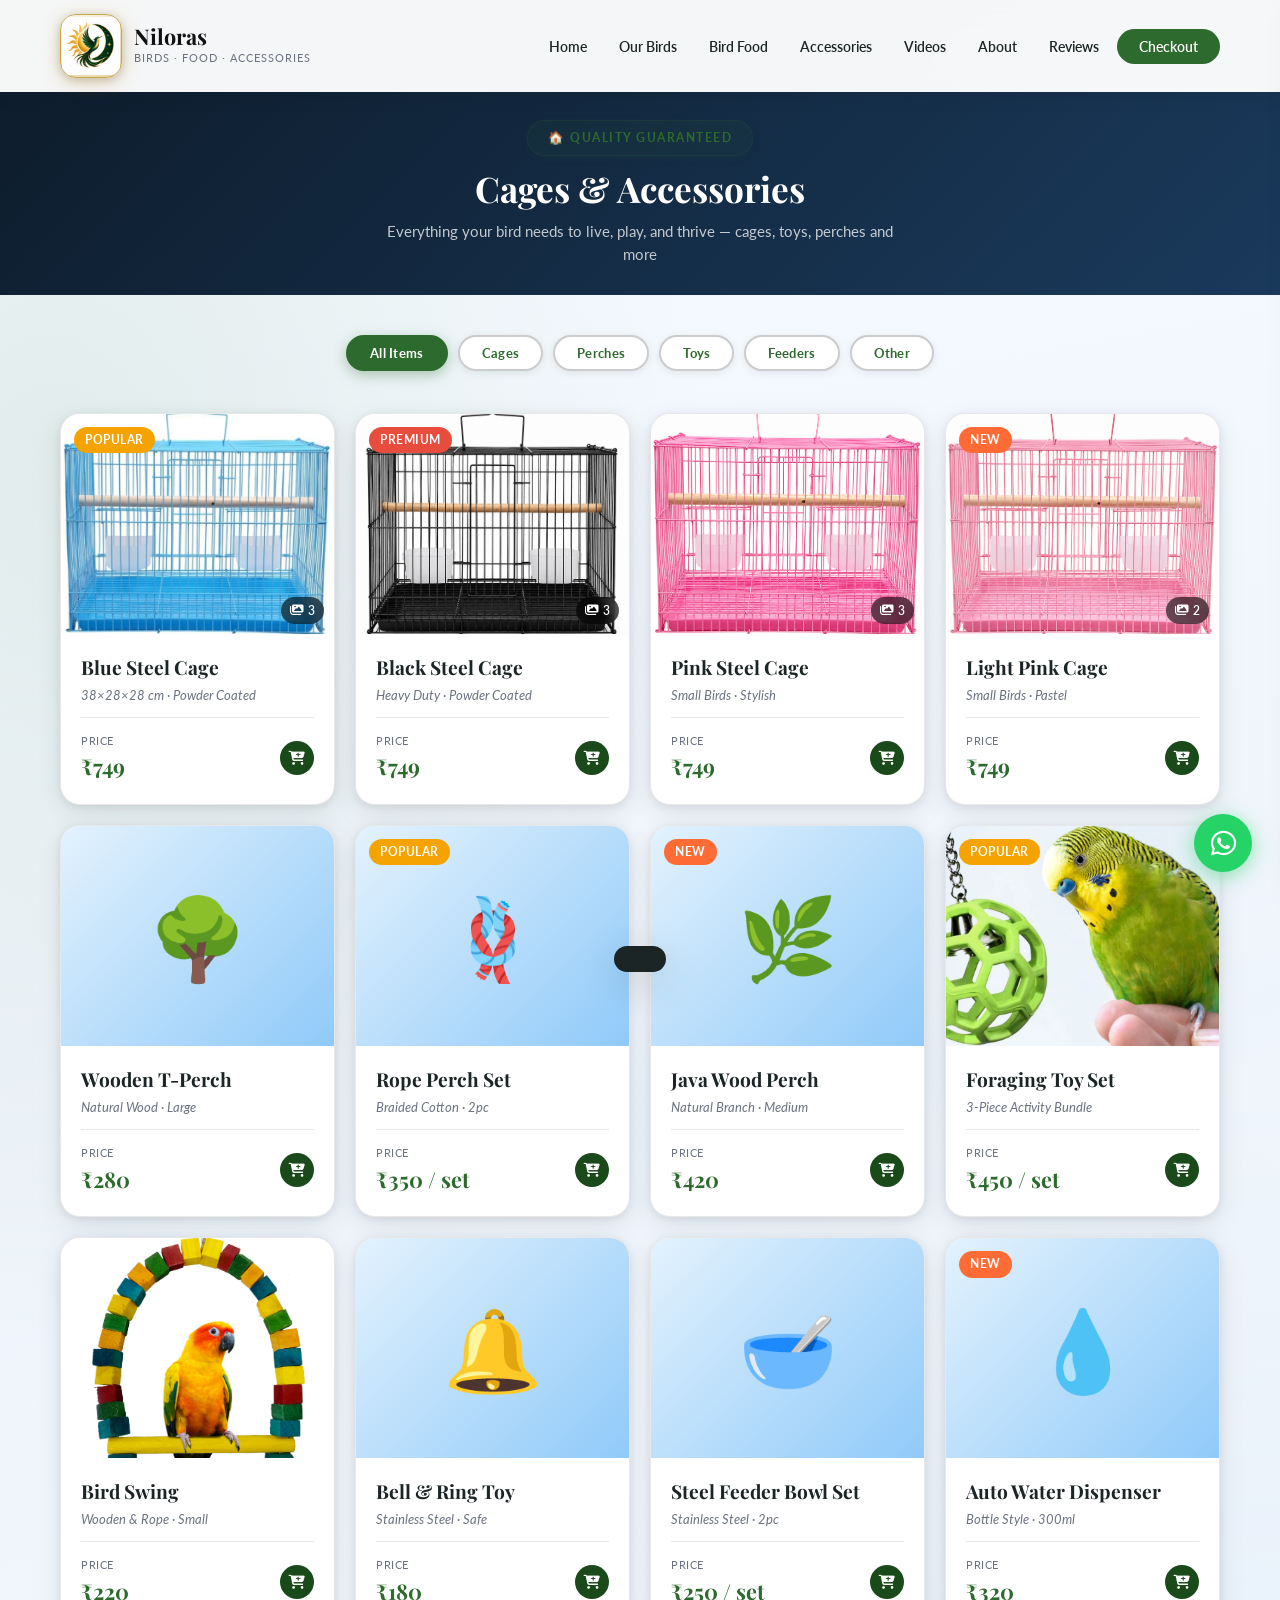
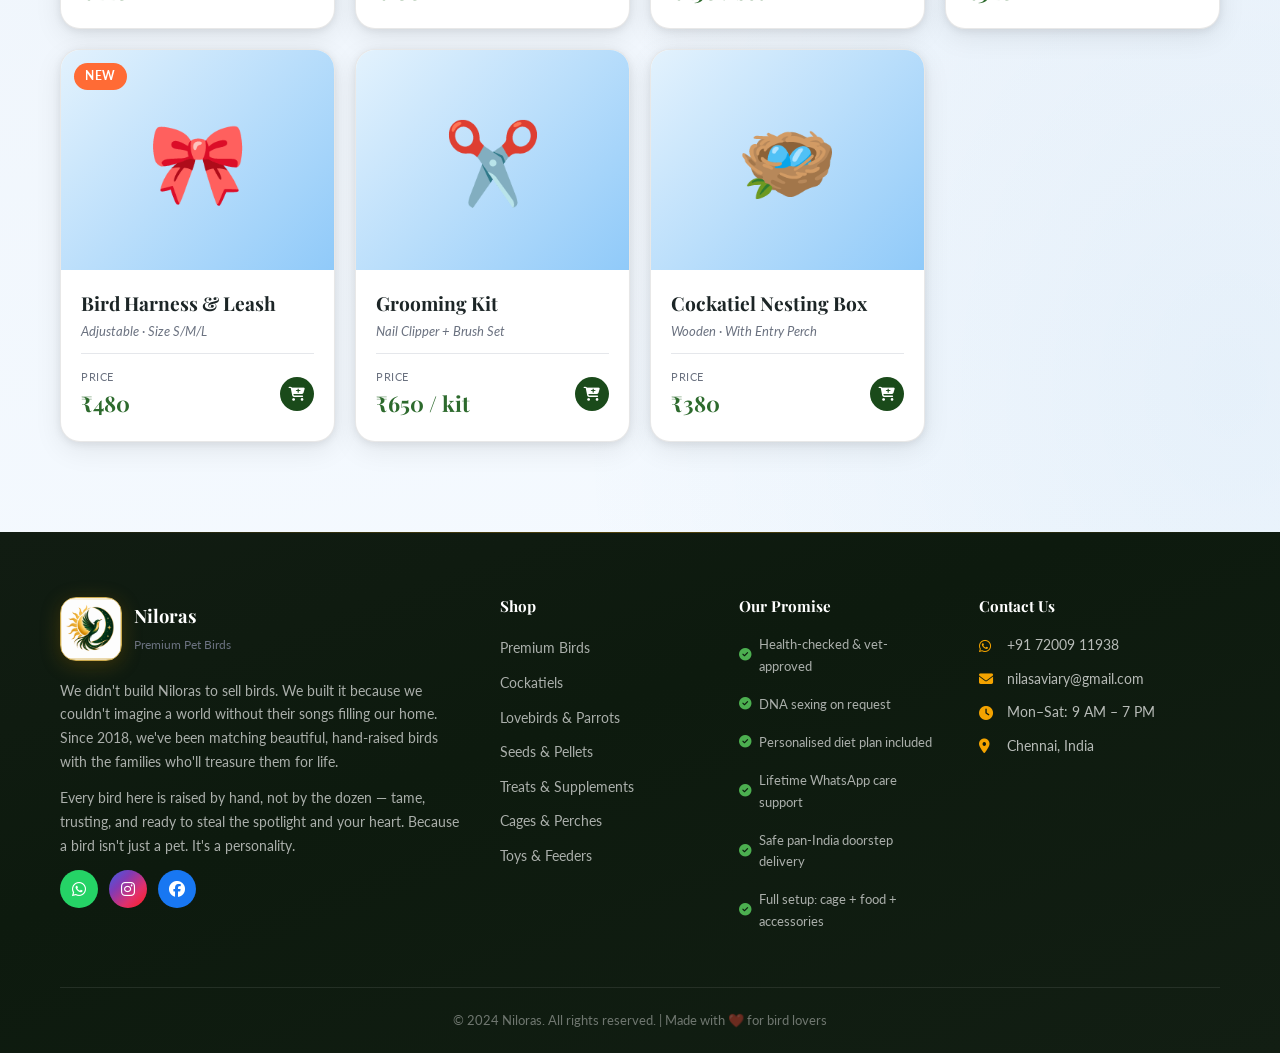
==== commit b1c38e82: "Rebrand: rename Nila's Aviary to Niloras across all pages Co-Authored-By: Claude Sonnet 4.6 <noreply" ====
--- a/accessories.html
+++ b/accessories.html
@@ -1,10 +1,10 @@
-<!DOCTYPE html>
+﻿<!DOCTYPE html>
 <html lang="en">
 <head>
     <meta charset="UTF-8">
     <meta name="viewport" content="width=device-width, initial-scale=1.0">
-    <meta name="description" content="Nila's Aviary - Cages, perches, toys, feeders and accessories for your pet birds.">
-    <title>Accessories — Nila's Aviary</title>
+    <meta name="description" content="Niloras - Cages, perches, toys, feeders and accessories for your pet birds.">
+    <title>Accessories — Niloras</title>
     <link rel="preconnect" href="https://fonts.googleapis.com">
     <link rel="preconnect" href="https://fonts.gstatic.com" crossorigin>
     <link href="https://fonts.googleapis.com/css2?family=Playfair+Display:wght@400;600;700;800&family=Lato:wght@300;400;600;700&display=swap" rel="stylesheet">
@@ -18,10 +18,10 @@
         <div class="container">
             <div class="nav-brand">
                 <div class="brand-logo">
-                    <img class="logo-bird" src="images/logo.png" alt="Nila's Aviary Logo">
+                    <img class="logo-bird" src="images/logo.png" alt="Niloras Logo">
                 </div>
                 <div class="brand-text">
-                    <span class="brand-name">Nila's <span class="brand-aviary">Aviary</span></span>
+                    <span class="brand-name">Niloras</span>
                     <span class="brand-tagline">Birds · Food · Accessories</span>
                 </div>
             </div>
@@ -72,11 +72,11 @@
                 <div class="footer-brand">
                     <div class="footer-logo">
                         <div class="brand-logo">
-                            <img class="logo-bird" src="images/logo.png" alt="Nila's Aviary Logo">
+                            <img class="logo-bird" src="images/logo.png" alt="Niloras Logo">
                         </div>
-                        <div><strong>Nila's Aviary</strong><small>Premium Pet Birds</small></div>
+                        <div><strong>Niloras</strong><small>Premium Pet Birds</small></div>
                     </div>
-                    <p>We didn't build Nila's Aviary to sell birds. We built it because we couldn't imagine a world without their songs filling our home. Since 2018, we've been matching beautiful, hand-raised birds with the families who'll treasure them for life.</p>
+                    <p>We didn't build Niloras to sell birds. We built it because we couldn't imagine a world without their songs filling our home. Since 2018, we've been matching beautiful, hand-raised birds with the families who'll treasure them for life.</p>
                     <p>Every bird here is raised by hand, not by the dozen — tame, trusting, and ready to steal the spotlight and your heart. Because a bird isn't just a pet. It's a personality.</p>
                     <div class="socials">
                         <a href="https://wa.me/917200911938" target="_blank" class="social wa"><i class="fab fa-whatsapp"></i></a>
@@ -116,12 +116,12 @@
                 </div>
             </div>
             <div class="footer-bottom">
-                <p>© 2024 Nila's Aviary. All rights reserved. | Made with ❤️ for bird lovers</p>
+                <p>© 2024 Niloras. All rights reserved. | Made with ❤️ for bird lovers</p>
             </div>
         </div>
     </footer>
 
-    <a href="https://wa.me/917200911938?text=Hi%20Nila's%20Aviary!%20I'm%20interested%20in%20your%20accessories."
+    <a href="https://wa.me/917200911938?text=Hi%20Niloras%20Aviary!%20I'm%20interested%20in%20your%20accessories."
        class="wa-float" target="_blank" title="Chat on WhatsApp">
         <i class="fab fa-whatsapp"></i>
         <span class="wa-tooltip">Chat with us!</span>
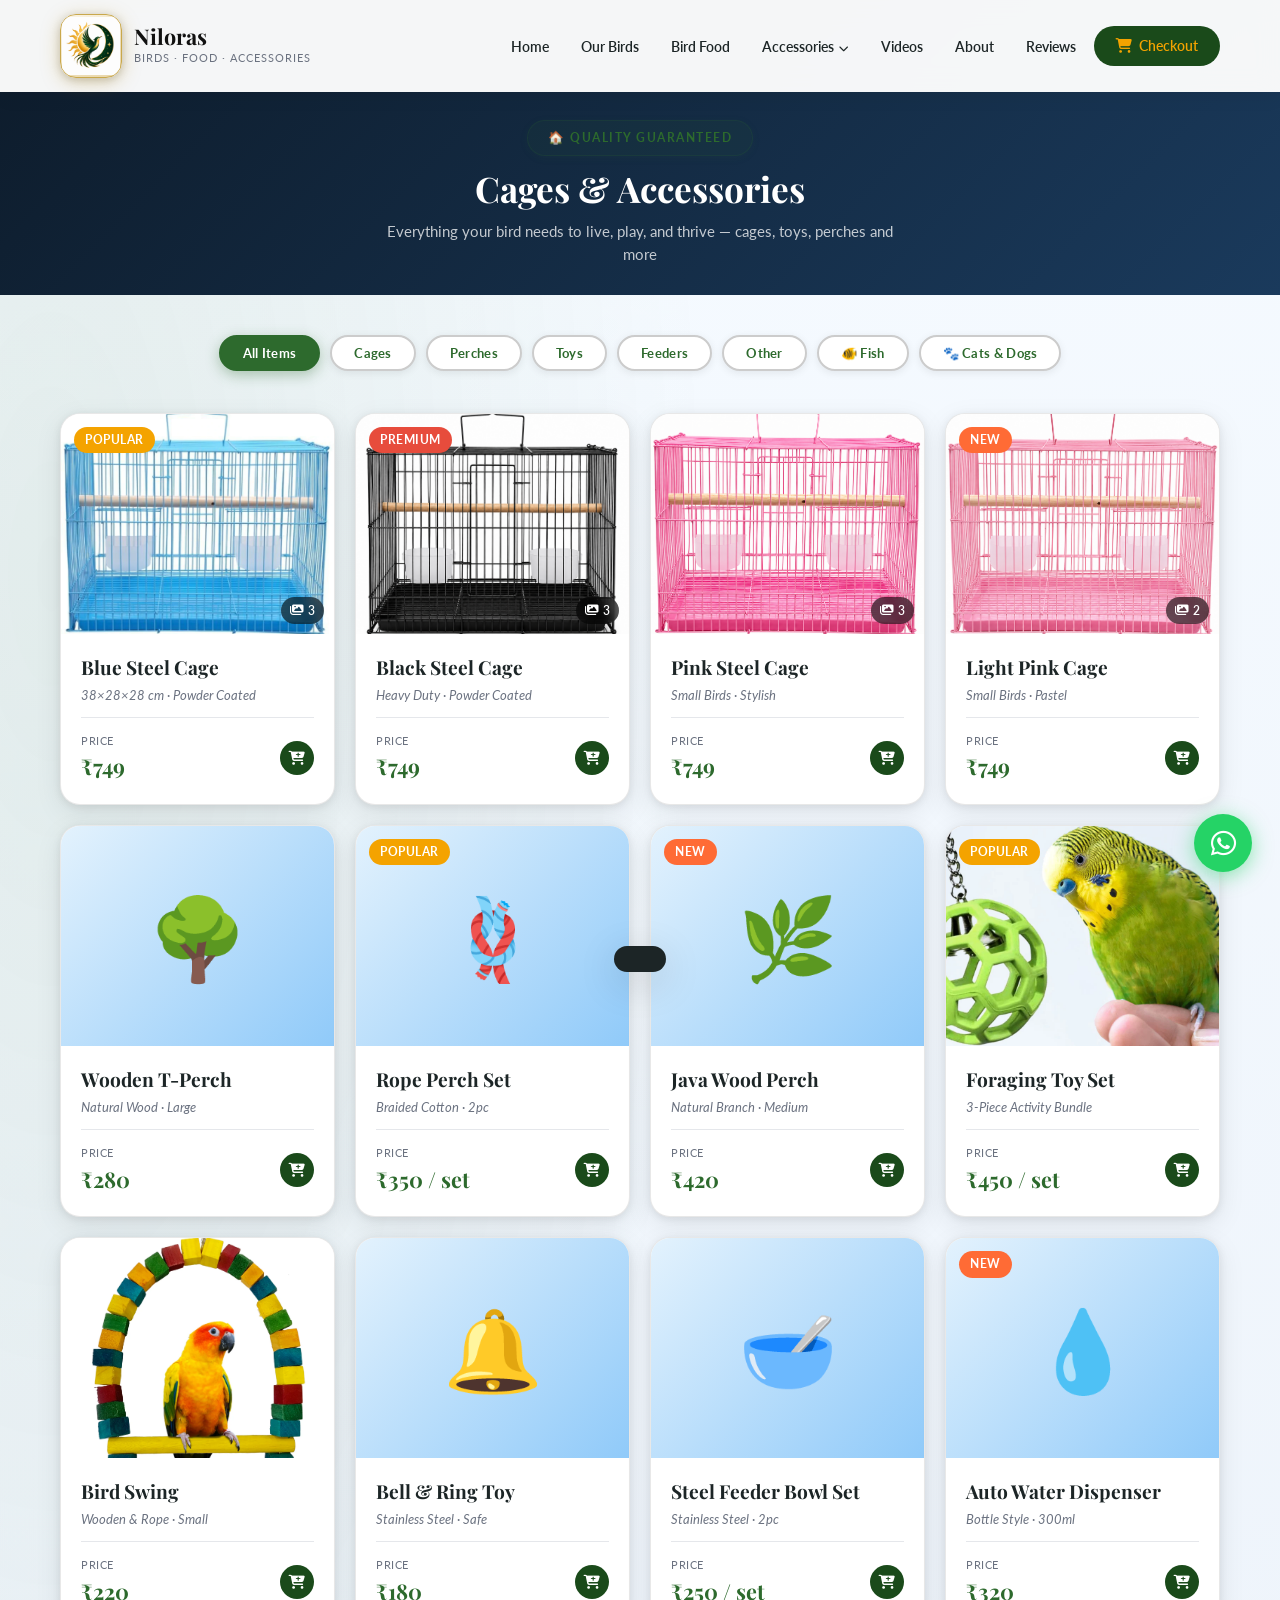
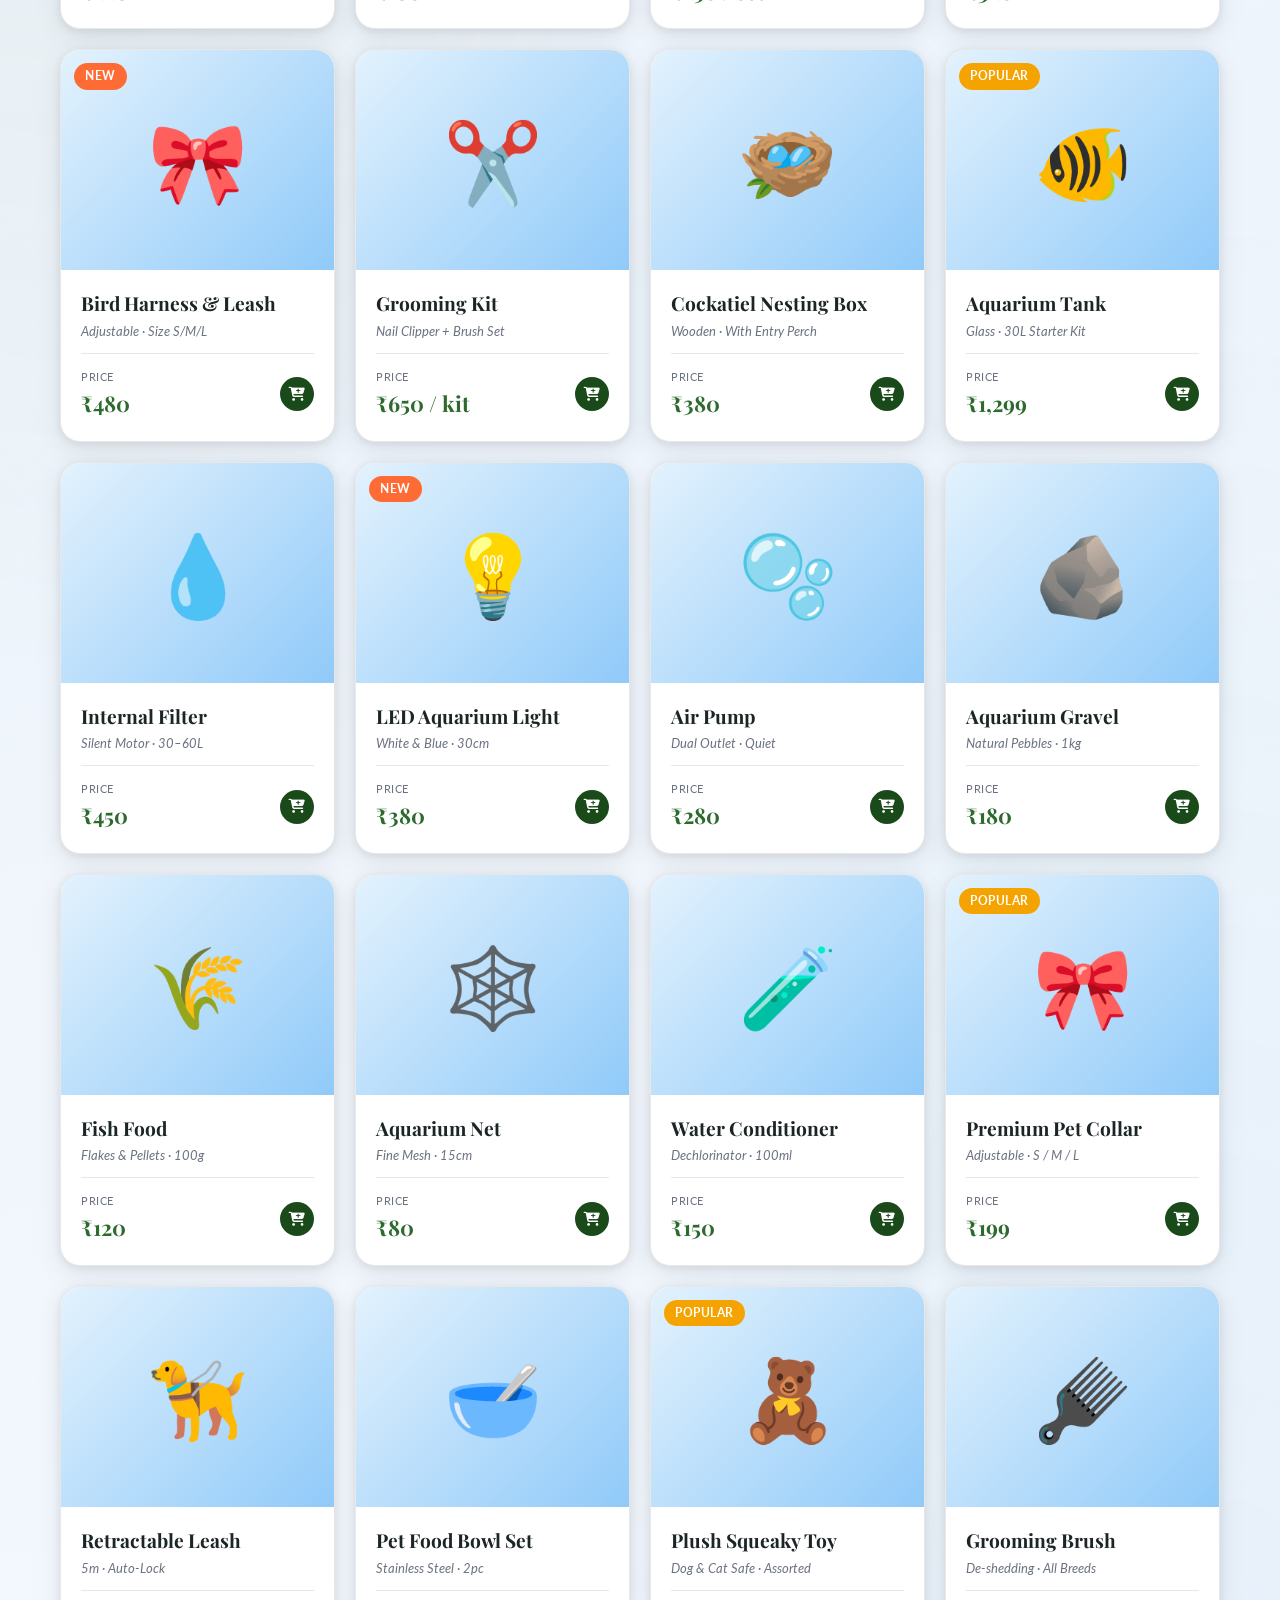
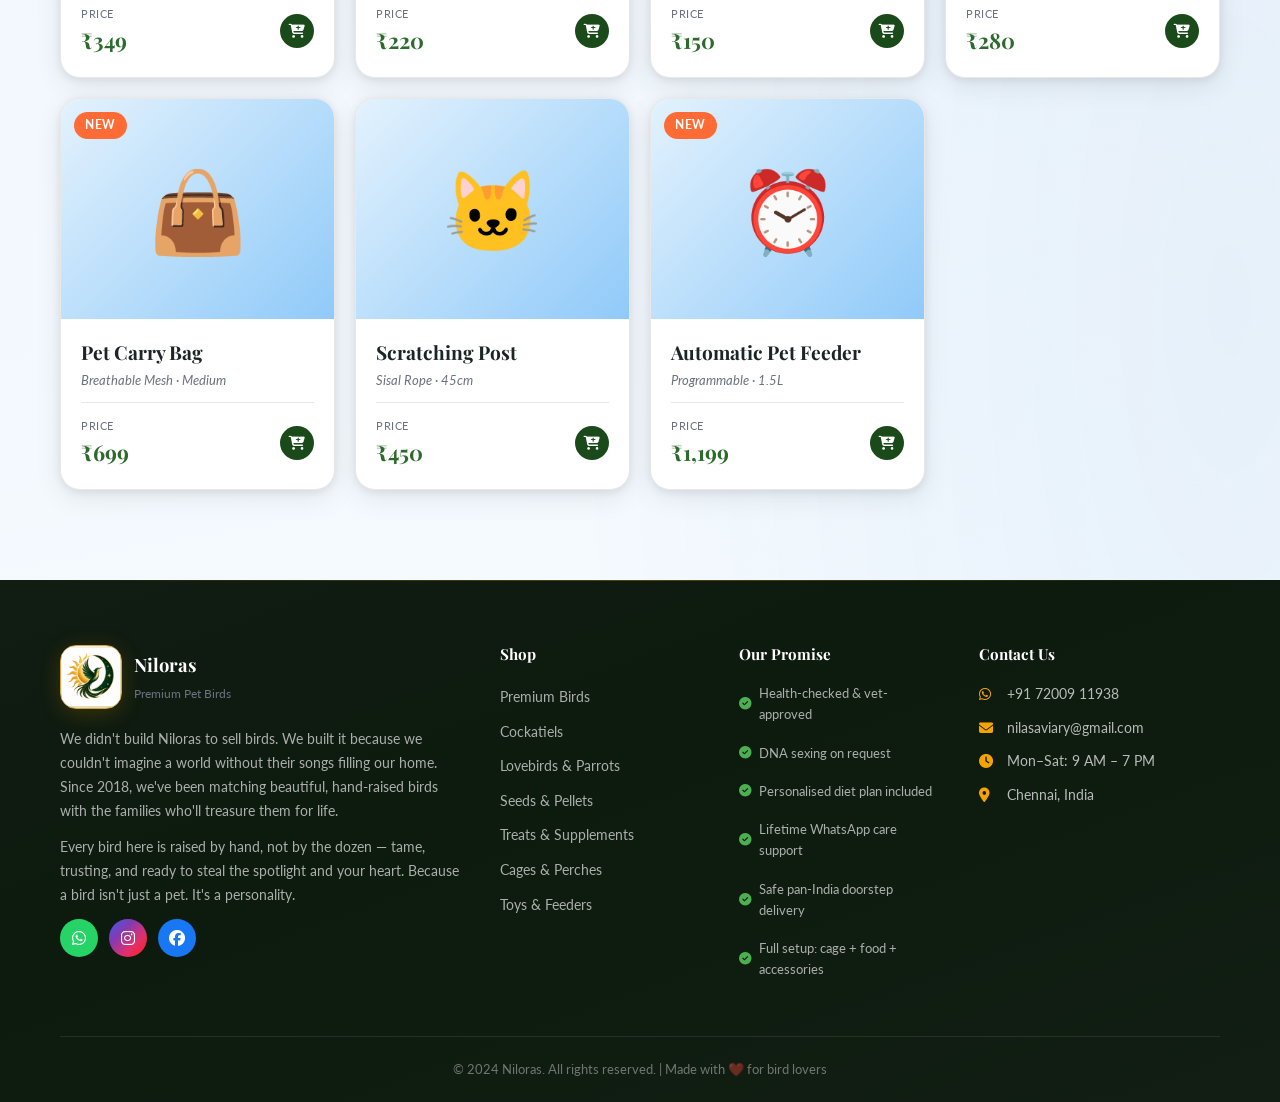
==== commit d4975d9d: "Add Accessories dropdown nav, fish/pet categories, hero & cart updates - Accessories nav item now sh" ====
--- a/accessories.html
+++ b/accessories.html
@@ -32,11 +32,18 @@
                 <li><a href="index.html" class="nav-link">Home</a></li>
                 <li><a href="birds.html" class="nav-link">Our Birds</a></li>
                 <li><a href="food.html" class="nav-link">Bird Food</a></li>
-                <li><a href="accessories.html" class="nav-link">Accessories</a></li>
+                <li class="nav-dropdown">
+                    <a href="accessories.html" class="nav-link nav-dropdown-toggle">Accessories <i class="fas fa-chevron-down nav-dd-arrow"></i></a>
+                    <ul class="nav-dropdown-menu">
+                        <li><a href="accessories.html" class="nav-dd-link"><i class="fas fa-dove"></i> Bird Accessories</a></li>
+                        <li><a href="accessories.html#fish" class="nav-dd-link"><i class="fas fa-fish"></i> Fish Accessories</a></li>
+                        <li><a href="accessories.html#pets" class="nav-dd-link"><i class="fas fa-paw"></i> Dogs &amp; Cats</a></li>
+                    </ul>
+                </li>
                 <li><a href="index.html#videos" class="nav-link">Videos</a></li>
                 <li><a href="index.html#about" class="nav-link">About</a></li>
                 <li><a href="reviews.html" class="nav-link">Reviews</a></li>
-                <li><a href="checkout.html" class="nav-link nav-cta">Checkout</a></li>
+                <li><a href="checkout.html" class="nav-link nav-cta"><i class="fas fa-cart-shopping"></i> Checkout</a></li>
             </ul>
         </div>
     </nav>
@@ -60,6 +67,8 @@
                 <button class="filter-btn" data-filter="toy">Toys</button>
                 <button class="filter-btn" data-filter="feeder">Feeders</button>
                 <button class="filter-btn" data-filter="other">Other</button>
+                <button class="filter-btn" data-filter="fish" id="fish">🐠 Fish</button>
+                <button class="filter-btn" data-filter="pets" id="pets">🐾 Cats & Dogs</button>
             </div>
             <div class="birds-grid" id="accGrid"></div>
         </div>
--- a/styles.css
+++ b/styles.css
@@ -98,9 +98,33 @@
 .nav-link { padding: 8px 14px; border-radius: 8px; font-weight: 600; font-size: .88rem; color: var(--dark); transition: var(--t); text-decoration: none; }
 .nav-link:hover { color: var(--green); background: rgba(45,106,45,.08); }
 .nav-link:active { color: var(--green-dark); background: rgba(45,106,45,.15); }
-.nav-cta { background: var(--green); color: #fff !important; border-radius: 50px; padding: 9px 22px; }
-.nav-cta:hover { background: var(--green-dark) !important; color: #fff !important; transform: translateY(-2px); }
-.nav-cta:active { background: var(--green-dark) !important; color: #fff !important; transform: translateY(0); }
+
+/* Accessories dropdown */
+.nav-dropdown { position: relative; }
+.nav-dd-arrow { font-size: .62rem; margin-left: 2px; transition: transform .25s; }
+.nav-dropdown:hover .nav-dd-arrow { transform: rotate(180deg); }
+.nav-dropdown-menu {
+    position: absolute; top: calc(100% + 8px); left: 0;
+    background: #fff; border-radius: 14px; min-width: 200px;
+    box-shadow: 0 8px 32px rgba(0,0,0,.14); border: 1px solid rgba(0,0,0,.07);
+    list-style: none; padding: 8px; z-index: 2000;
+    opacity: 0; pointer-events: none; transform: translateY(-8px);
+    transition: opacity .22s, transform .22s;
+}
+.nav-dropdown:hover .nav-dropdown-menu { opacity: 1; pointer-events: all; transform: translateY(0); }
+.nav-dd-link {
+    display: flex; align-items: center; gap: 10px;
+    padding: 10px 14px; border-radius: 8px;
+    color: var(--dark); font-size: .86rem; font-weight: 600;
+    text-decoration: none; transition: var(--t);
+}
+.nav-dd-link:hover { background: #f0f7f0; color: var(--green-dark); }
+.nav-dd-link i { color: var(--green-dark); width: 16px; text-align: center; }
+.nav-cta { background: var(--green-dark); color: #F4A300 !important; border-radius: 50px; padding: 9px 22px; display: inline-flex; align-items: center; gap: 7px; }
+.nav-cta i { color: #F4A300; font-size: .9rem; }
+.nav-cta:hover { background: #1a4d1a !important; color: #FFD54F !important; transform: translateY(-2px); }
+.nav-cta:hover i { color: #FFD54F; }
+.nav-cta:active { background: #1a4d1a !important; color: #F4A300 !important; transform: translateY(0); }
 .nav-toggle { display: none; background: none; border: none; font-size: 1.4rem; cursor: pointer; color: var(--dark); padding: 5px; }
 
 /* ============================================
@@ -177,13 +201,14 @@
     width: 100%;
 }
 
-/* Hero 3 equal category cards */
+/* Hero 5 equal category cards */
 .hero-cats-row {
-    display: grid; grid-template-columns: repeat(3, 1fr);
+    display: grid; grid-template-columns: repeat(5, 220px);
     gap: 14px; margin: 28px 0 32px;
+    justify-content: flex-start;
 }
 .hcat-card {
-    position: relative; height: 160px;
+    position: relative; height: 180px;
     border-radius: 18px; overflow: hidden;
     cursor: pointer; transition: var(--t);
     box-shadow: 0 8px 28px rgba(0,0,0,.4);
@@ -244,7 +269,7 @@
 }
 
 .hero-badge {
-    display: inline-flex; align-items: center; gap: 10px; margin-bottom: 22px;
+    display: inline-flex; align-items: center; gap: 10px; margin-bottom: 5px;
     background: rgba(255,255,255,.07);
     backdrop-filter: blur(20px); -webkit-backdrop-filter: blur(20px);
     border: 1px solid rgba(255,255,255,.13);
@@ -607,6 +632,8 @@
 .cat-birds-bg { background: linear-gradient(145deg, #0a2a0a, #1e5c1e, #3a8a3a, #5cb85c); }
 .cat-food-bg  { background: linear-gradient(145deg, #3a2000, #7a4800, #c47a00, #f4a300); }
 .cat-acc-bg   { background: linear-gradient(145deg, #0d1f3a, #1a3a6a, #2d5fa0, #4a82c8); }
+.cat-fish-bg  { background: linear-gradient(145deg, #001a33, #003d6b, #0077b6, #00b4d8); }
+.cat-pet-bg   { background: linear-gradient(145deg, #2d1000, #7a3500, #c45e00, #e8874a); }
 
 .cat-photo-overlay {
     position: absolute; inset: 0;
@@ -1094,6 +1121,7 @@
     .cat-switch-card:last-child { border-bottom: none; }
     .footer-grid { grid-template-columns: 1fr; gap: 28px; }
     .modal-specs { grid-template-columns: 1fr; }
+    .hero-cats-row { grid-template-columns: repeat(3, 1fr); }
 }
 @media(max-width:480px) {
     .hero { padding: 95px 16px 60px; }
@@ -1103,6 +1131,7 @@
     .reviews-grid { grid-template-columns: 1fr; }
     .order-card-top h2 { font-size: 1.6rem; }
     .cat-photo-card { height: 340px; }
+    .hero-cats-row { grid-template-columns: repeat(2, 1fr); }
 }
 
 /* ============================================
@@ -1525,14 +1554,14 @@
 .cart-overlay.open { opacity: 1; pointer-events: all; }
 
 .cart-drawer {
-    position: fixed; top: 0; right: 0; height: 100vh;
-    width: 360px; max-width: 100vw; background: #fff;
-    z-index: 1999; transform: translateX(110%);
+    position: fixed; top: 0; left: 0; right: 0; height: 100vh;
+    width: 100vw; background: #fff;
+    z-index: 1999; transform: translateY(-110%);
     transition: transform .35s cubic-bezier(.4,0,.2,1);
     display: flex; flex-direction: column;
-    box-shadow: -6px 0 40px rgba(0,0,0,.18);
-}
-.cart-drawer.open { transform: translateX(0); }
+    box-shadow: 0 6px 40px rgba(0,0,0,.18);
+}
+.cart-drawer.open { transform: translateY(0); }
 
 .cart-header {
     display: flex; align-items: center; justify-content: space-between;
@@ -1550,7 +1579,7 @@
 }
 .cart-close:hover { background: rgba(255,255,255,.15); color: #fff; }
 
-.cart-items { flex: 1; overflow-y: auto; padding: 10px 16px; }
+.cart-items { flex: 1; overflow-y: auto; padding: 16px 20px; }
 
 .cart-empty {
     display: flex; flex-direction: column; align-items: center;
@@ -1591,7 +1620,7 @@
 }
 .ci-remove:hover { color: #e74c3c; background: #fff0f0; }
 
-.cart-footer { padding: 14px 18px; border-top: 1px solid #eee; background: #fafafa; flex-shrink: 0; }
+.cart-footer { padding: 14px 20px; border-top: 1px solid #eee; background: #fafafa; flex-shrink: 0; }
 .cart-subtotal {
     display: flex; justify-content: space-between; align-items: center;
     margin-bottom: 12px;
@@ -1778,7 +1807,6 @@
 
 @media (max-width: 768px) {
     .checkout-grid { grid-template-columns: 1fr; }
-    .cart-drawer { width: 100vw; }
     .co-body-grid { grid-template-columns: 1fr; }
     .co-pay-btns  { grid-template-columns: 1fr; }
 }
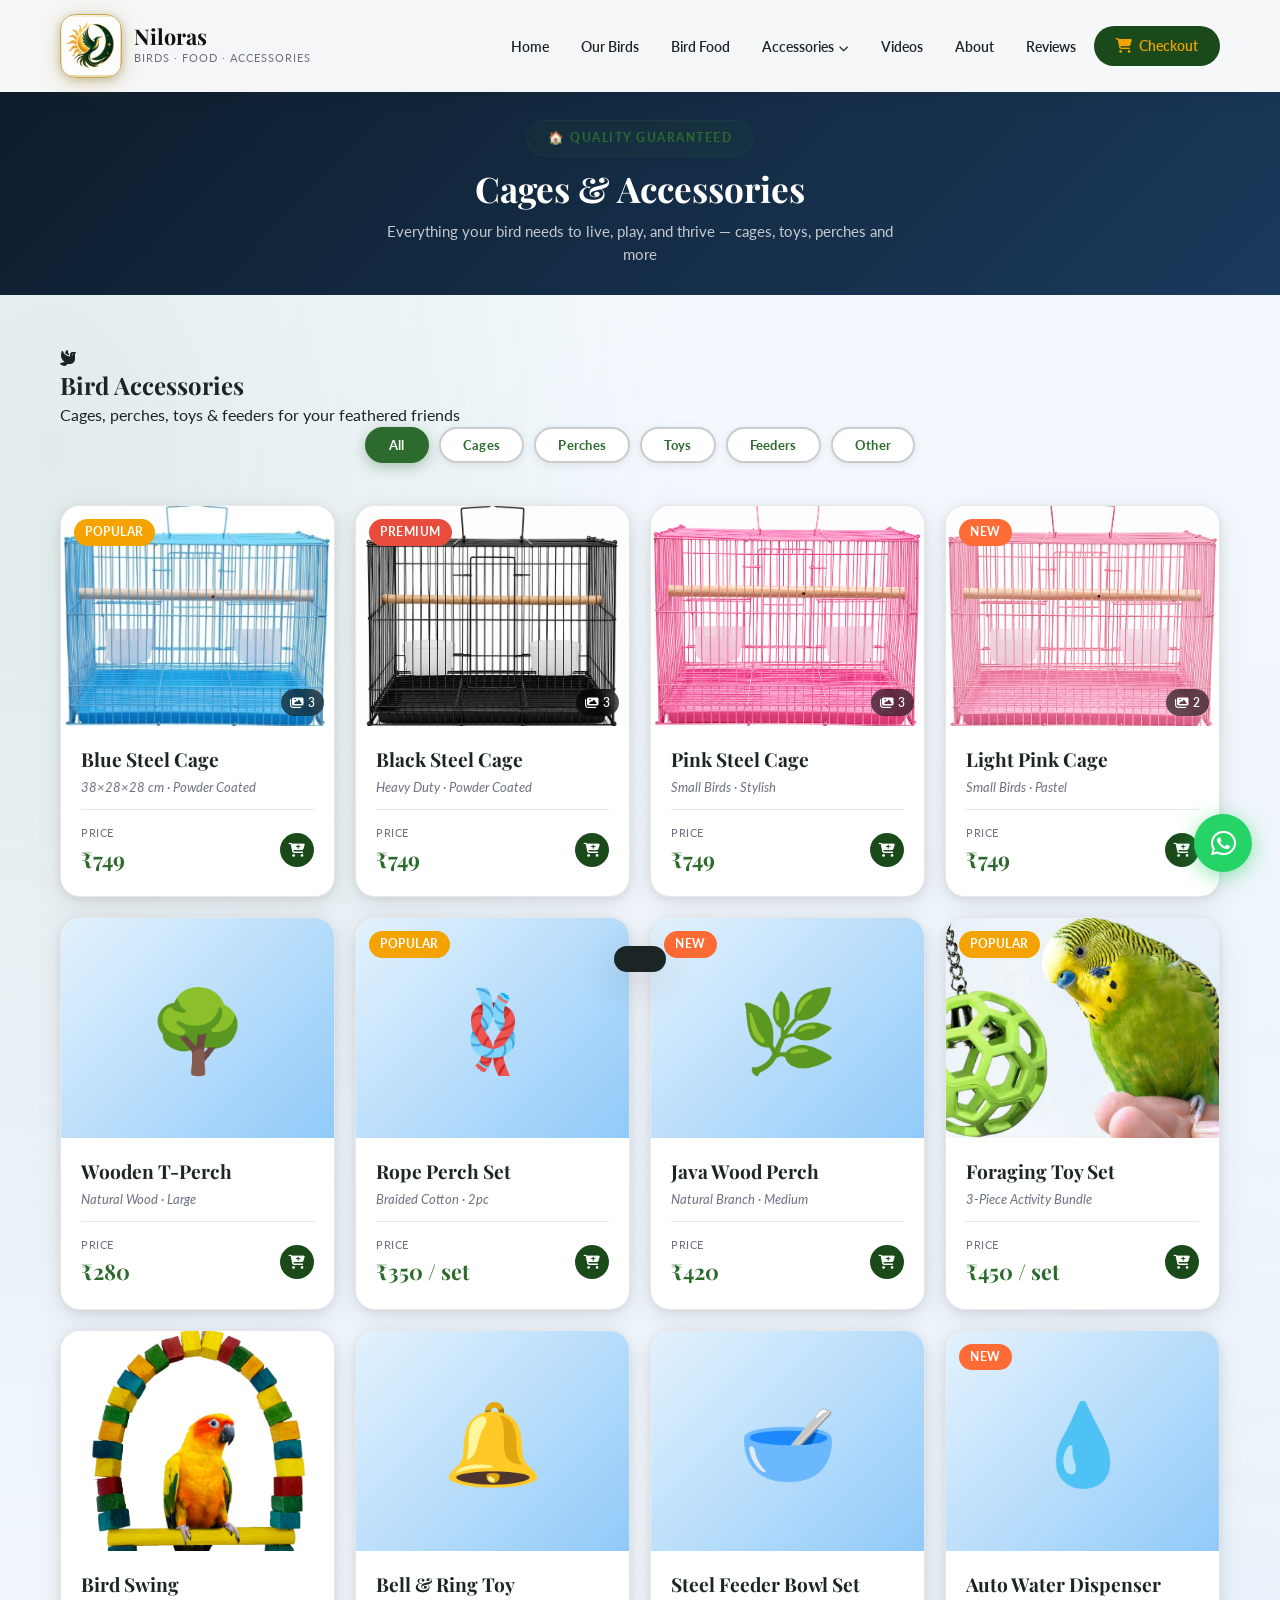
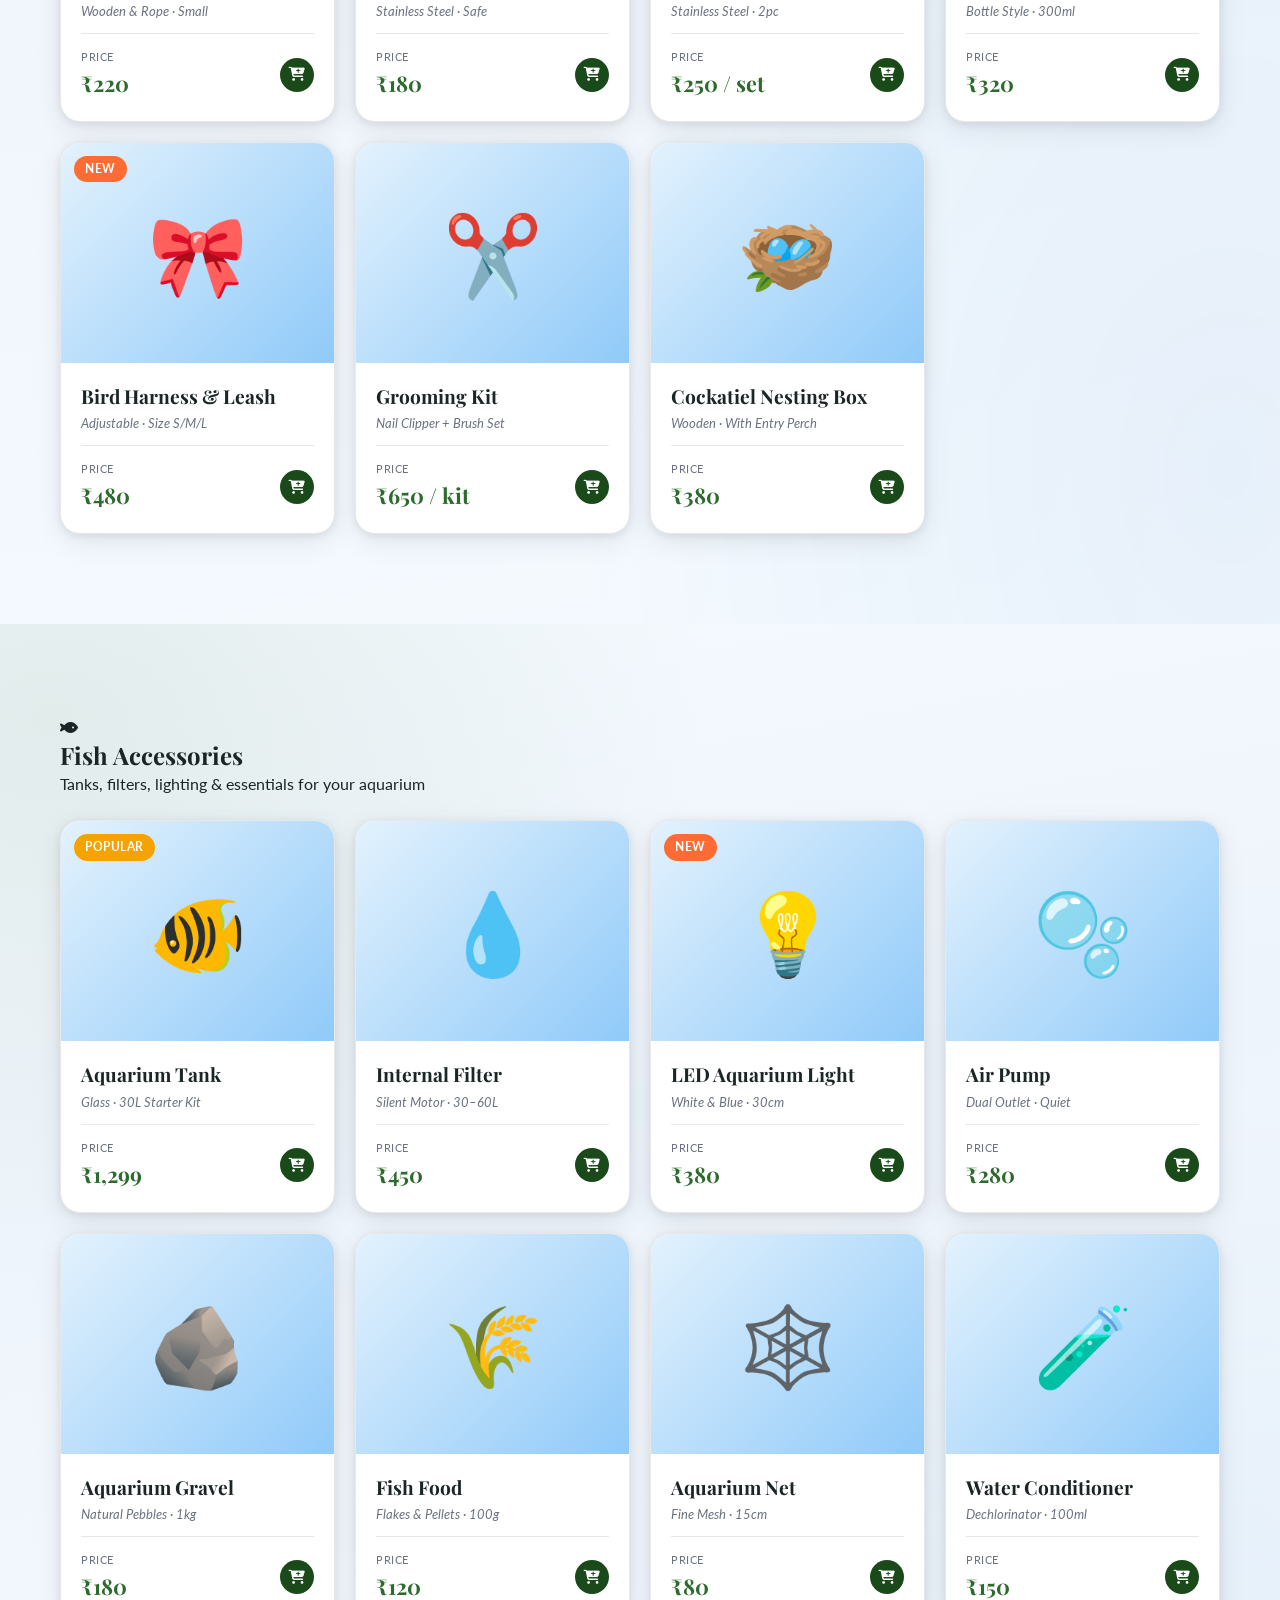
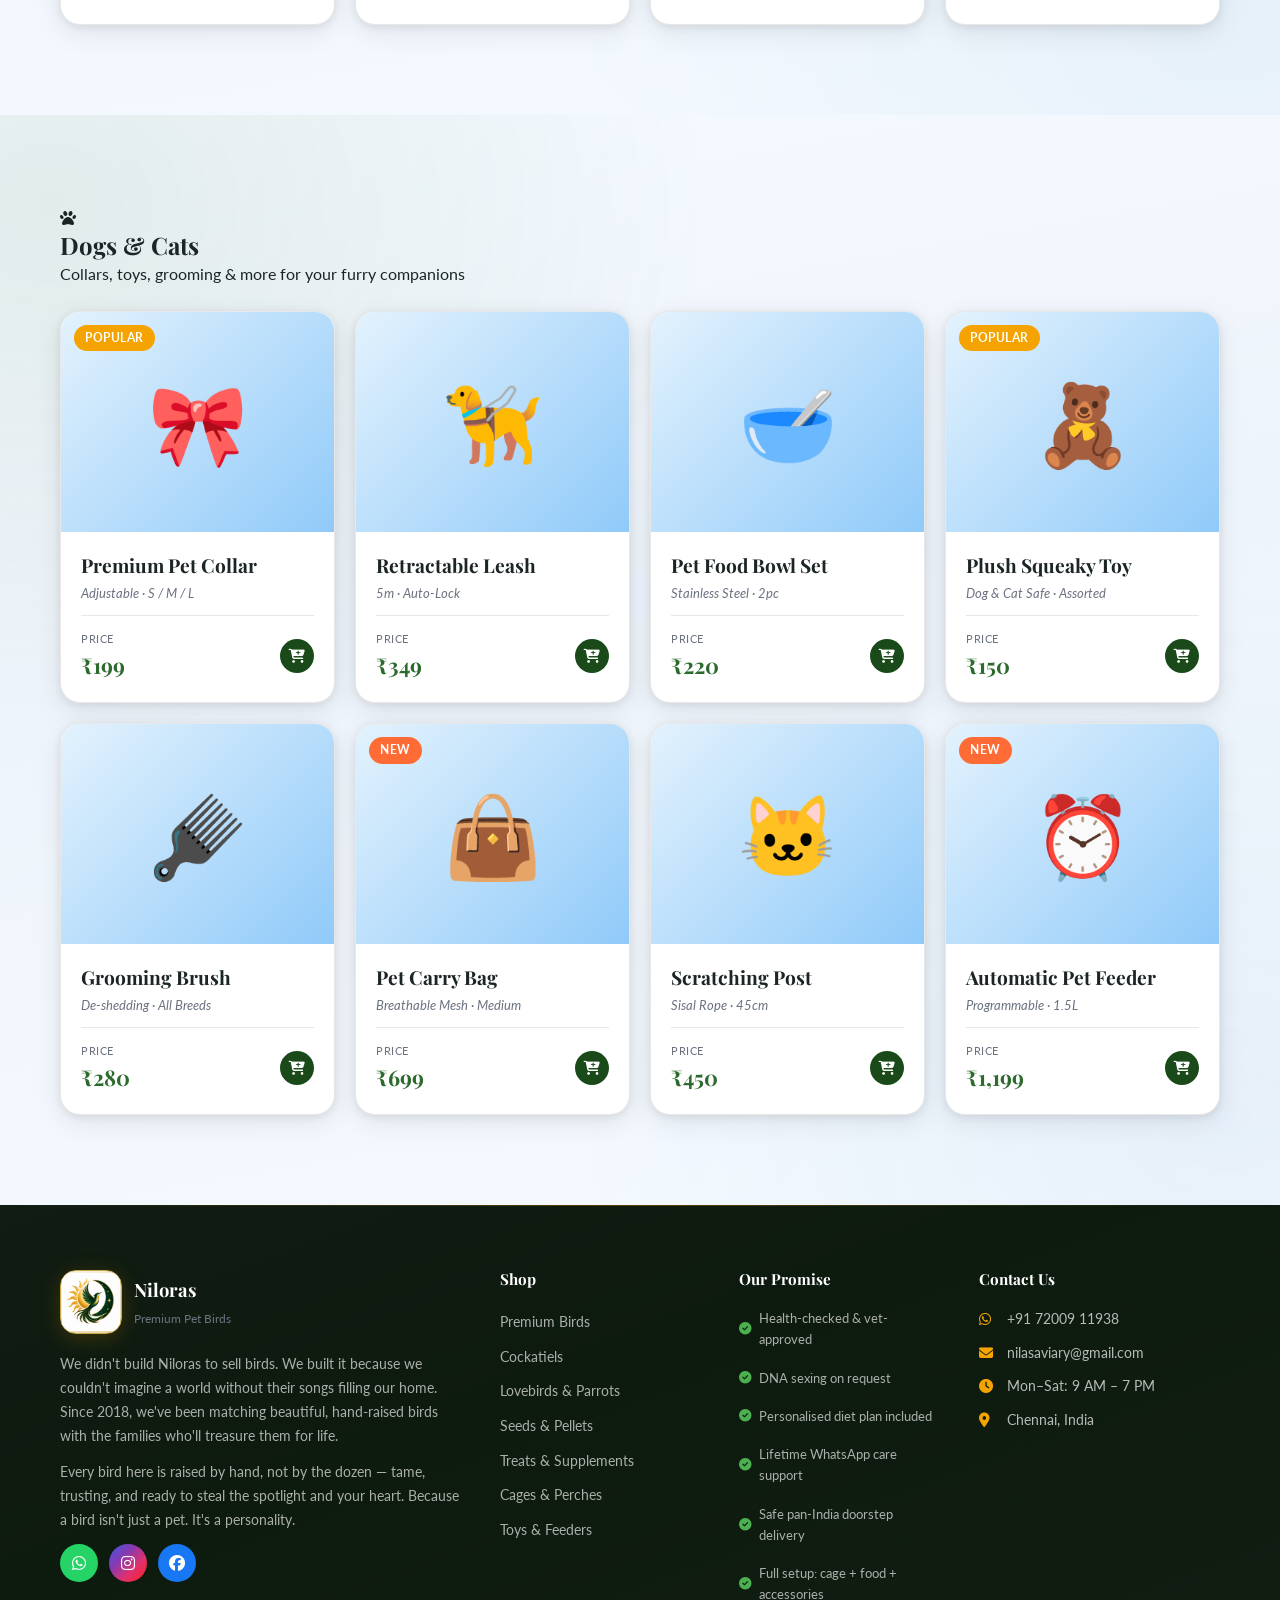
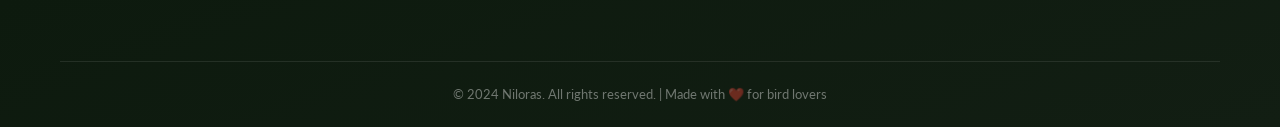
==== commit defab0fe: "Redesigned" ====
--- a/accessories.html
+++ b/accessories.html
@@ -35,7 +35,7 @@
                 <li class="nav-dropdown">
                     <a href="accessories.html" class="nav-link nav-dropdown-toggle">Accessories <i class="fas fa-chevron-down nav-dd-arrow"></i></a>
                     <ul class="nav-dropdown-menu">
-                        <li><a href="accessories.html" class="nav-dd-link"><i class="fas fa-dove"></i> Bird Accessories</a></li>
+                        <li><a href="accessories.html#bird" class="nav-dd-link"><i class="fas fa-dove"></i> Bird Accessories</a></li>
                         <li><a href="accessories.html#fish" class="nav-dd-link"><i class="fas fa-fish"></i> Fish Accessories</a></li>
                         <li><a href="accessories.html#pets" class="nav-dd-link"><i class="fas fa-paw"></i> Dogs &amp; Cats</a></li>
                     </ul>
@@ -57,20 +57,53 @@
         </div>
     </section>
 
-    <!-- ===== ACCESSORIES SECTION ===== -->
-    <section class="products-section acc-section" id="accessories" style="padding-top: 40px;">
+    <!-- ===== BIRD ACCESSORIES ===== -->
+    <section class="products-section acc-section acc-split-section" id="bird" style="padding-top: 50px;">
         <div class="container">
-            <div class="filter-bar" id="accFilter">
-                <button class="filter-btn active" data-filter="all">All Items</button>
+            <div class="acc-split-header">
+                <div class="acc-split-icon acc-icon-bird"><i class="fas fa-dove"></i></div>
+                <div>
+                    <h2 class="acc-split-title">Bird Accessories</h2>
+                    <p class="acc-split-sub">Cages, perches, toys & feeders for your feathered friends</p>
+                </div>
+            </div>
+            <div class="filter-bar" id="birdAccFilter">
+                <button class="filter-btn active" data-filter="all">All</button>
                 <button class="filter-btn" data-filter="cage">Cages</button>
                 <button class="filter-btn" data-filter="perch">Perches</button>
                 <button class="filter-btn" data-filter="toy">Toys</button>
                 <button class="filter-btn" data-filter="feeder">Feeders</button>
                 <button class="filter-btn" data-filter="other">Other</button>
-                <button class="filter-btn" data-filter="fish" id="fish">🐠 Fish</button>
-                <button class="filter-btn" data-filter="pets" id="pets">🐾 Cats & Dogs</button>
             </div>
-            <div class="birds-grid" id="accGrid"></div>
+            <div class="birds-grid" id="birdAccGrid"></div>
+        </div>
+    </section>
+
+    <!-- ===== FISH ACCESSORIES ===== -->
+    <section class="products-section acc-section acc-split-section acc-split-alt" id="fish">
+        <div class="container">
+            <div class="acc-split-header">
+                <div class="acc-split-icon acc-icon-fish"><i class="fas fa-fish"></i></div>
+                <div>
+                    <h2 class="acc-split-title">Fish Accessories</h2>
+                    <p class="acc-split-sub">Tanks, filters, lighting & essentials for your aquarium</p>
+                </div>
+            </div>
+            <div class="birds-grid" id="fishAccGrid"></div>
+        </div>
+    </section>
+
+    <!-- ===== DOG & CAT ACCESSORIES ===== -->
+    <section class="products-section acc-section acc-split-section" id="pets">
+        <div class="container">
+            <div class="acc-split-header">
+                <div class="acc-split-icon acc-icon-pets"><i class="fas fa-paw"></i></div>
+                <div>
+                    <h2 class="acc-split-title">Dogs & Cats</h2>
+                    <p class="acc-split-sub">Collars, toys, grooming & more for your furry companions</p>
+                </div>
+            </div>
+            <div class="birds-grid" id="petsAccGrid"></div>
         </div>
     </section>
 
